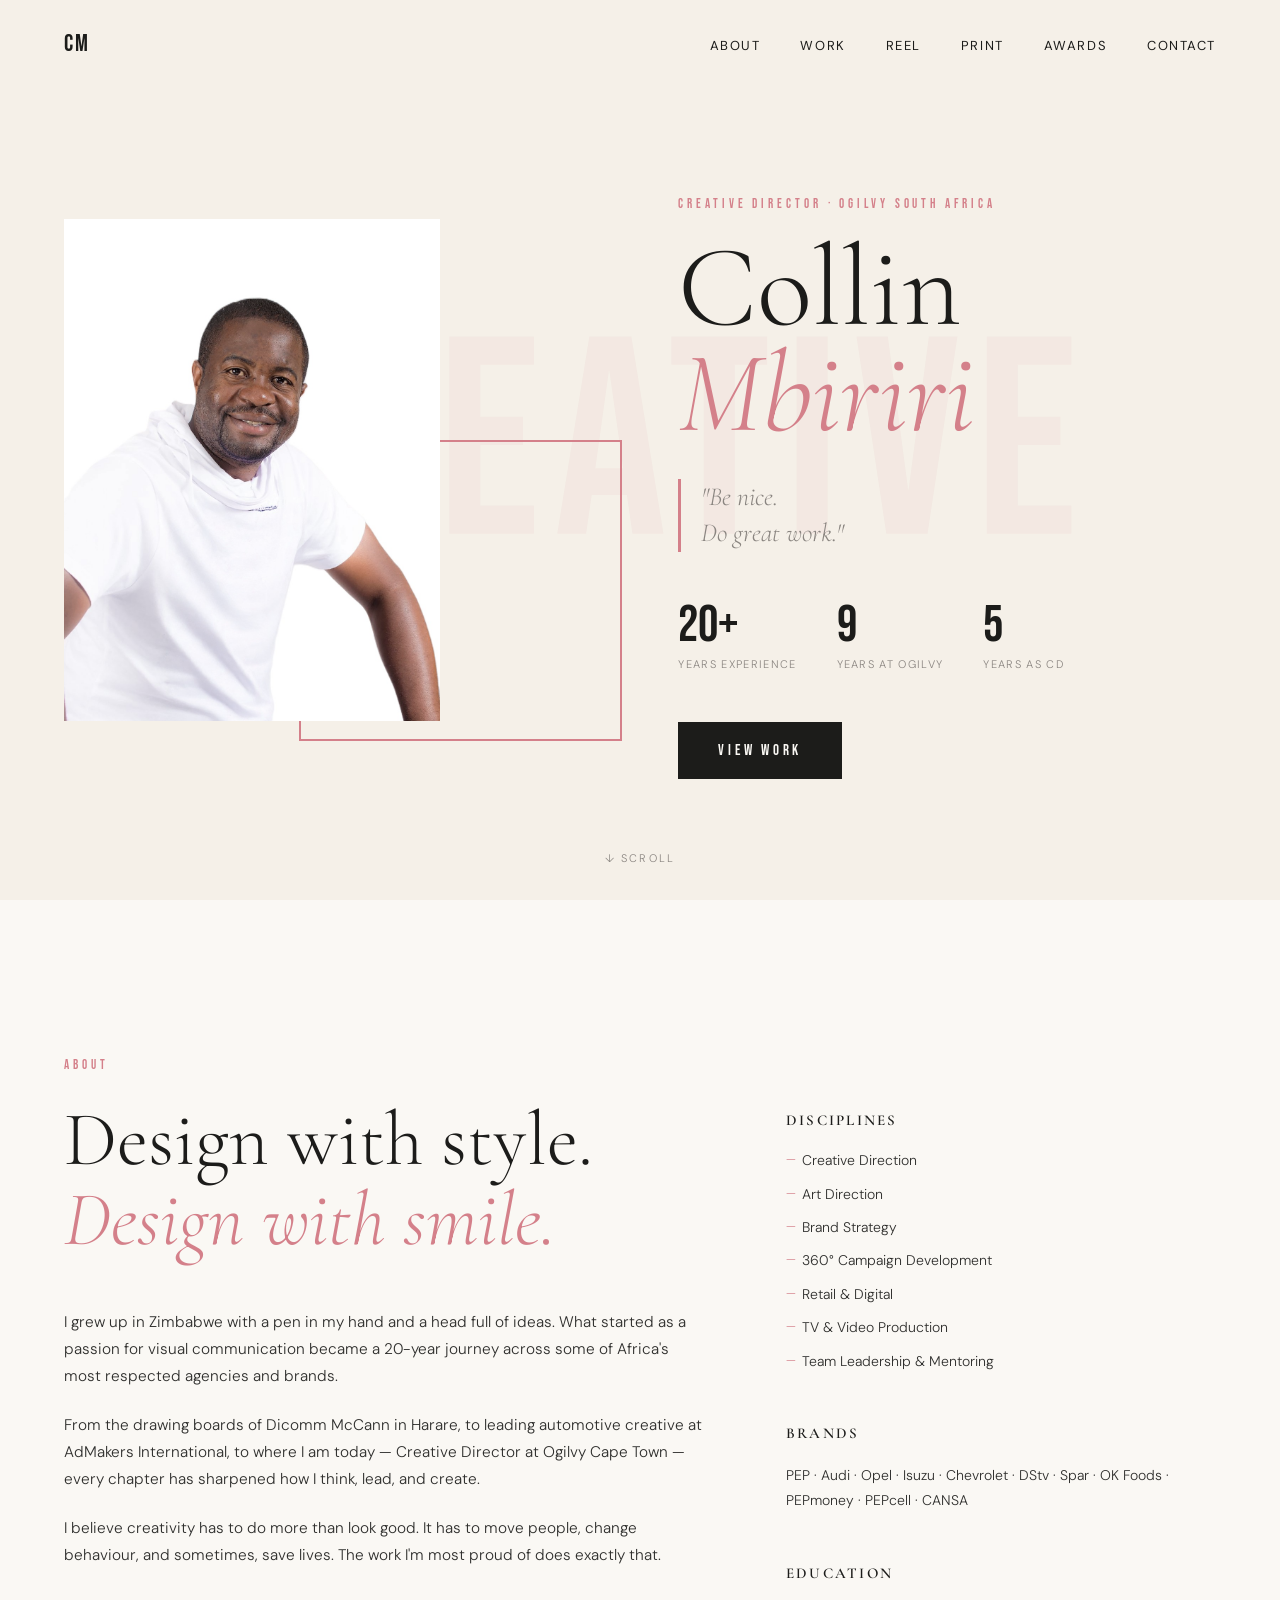
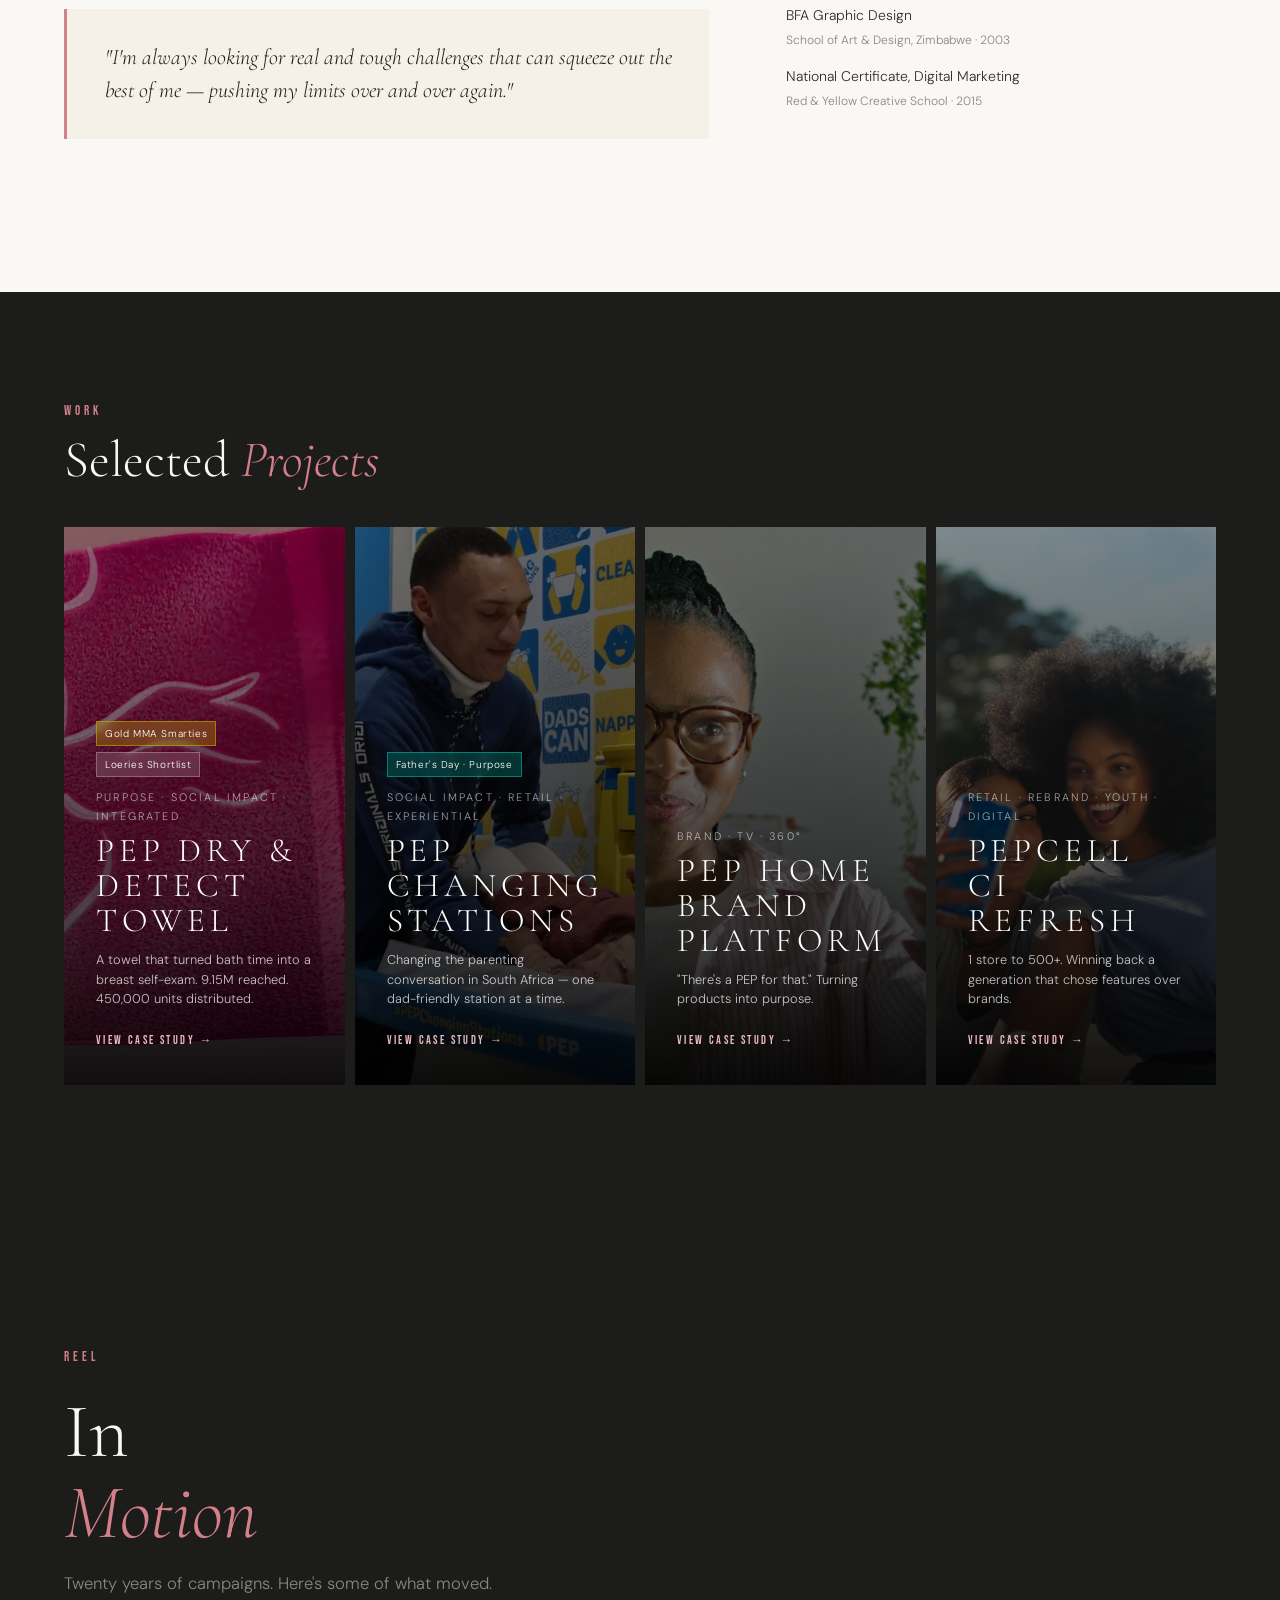
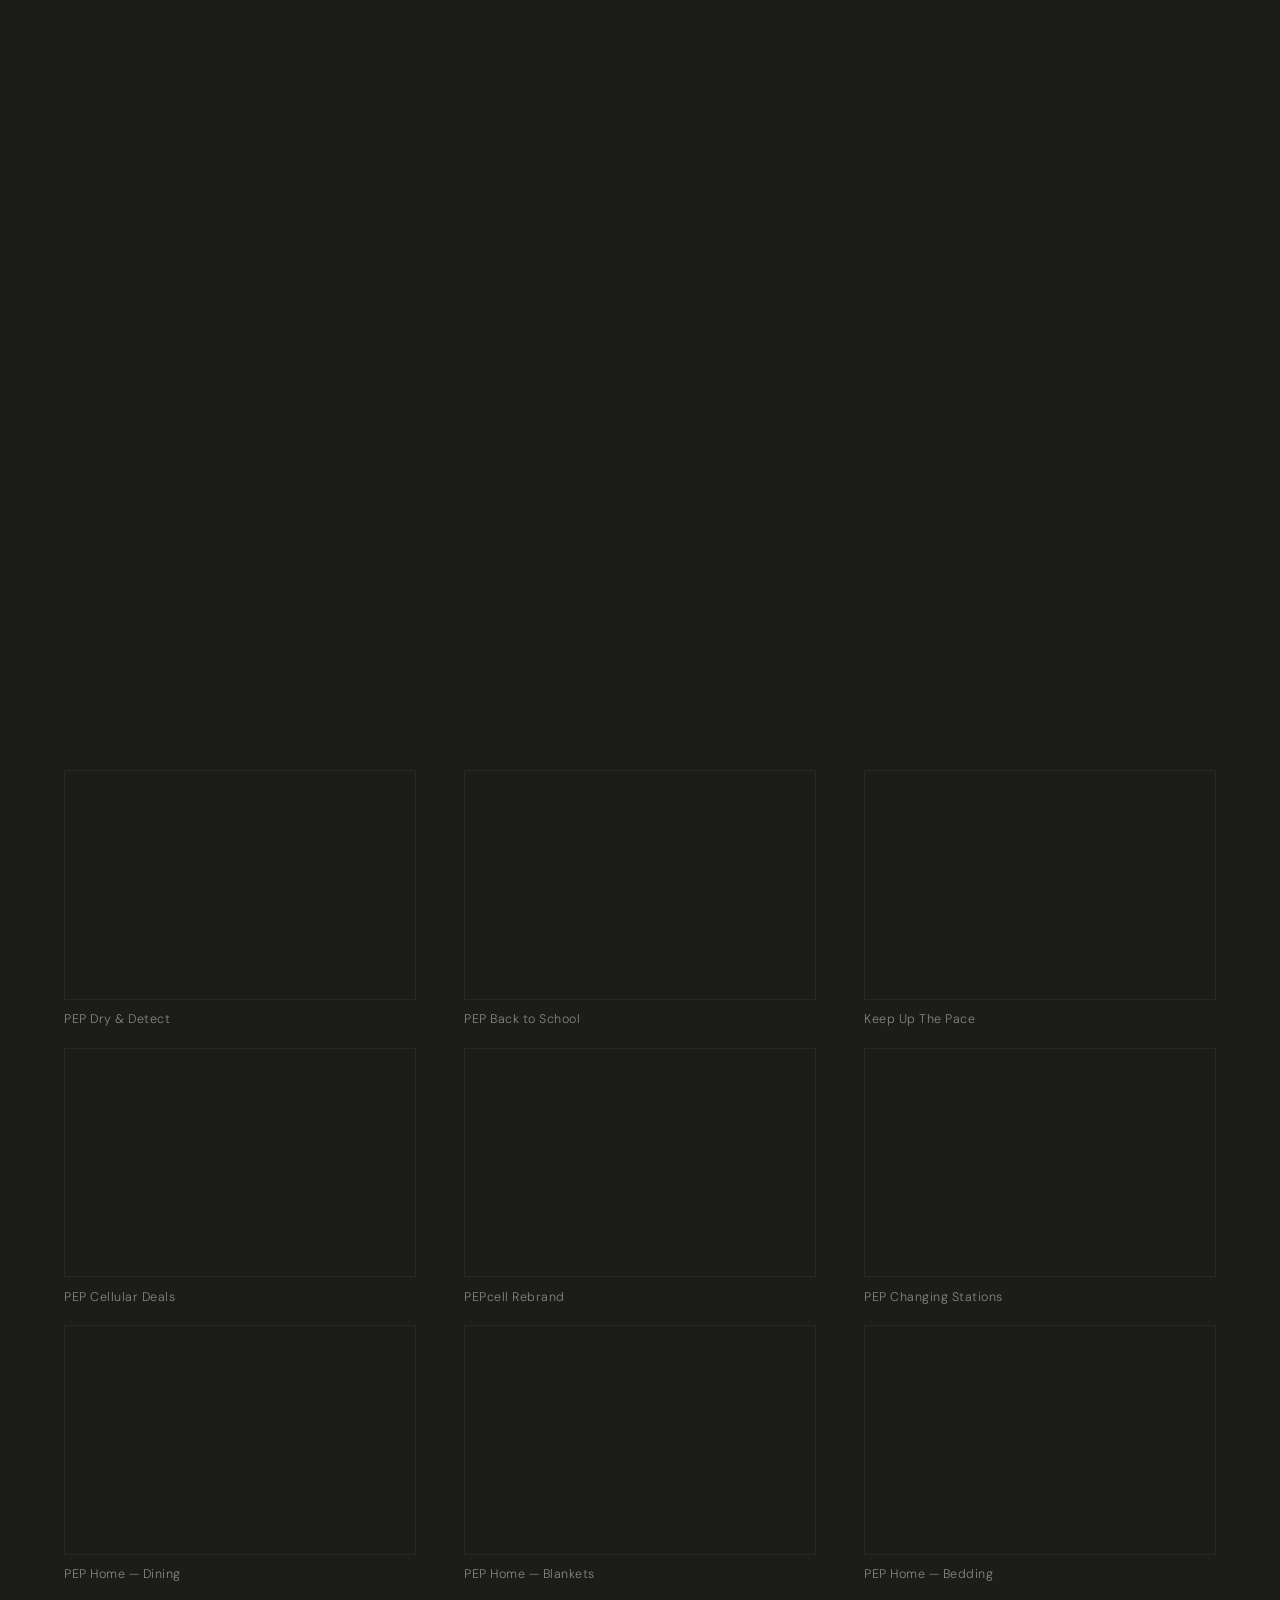
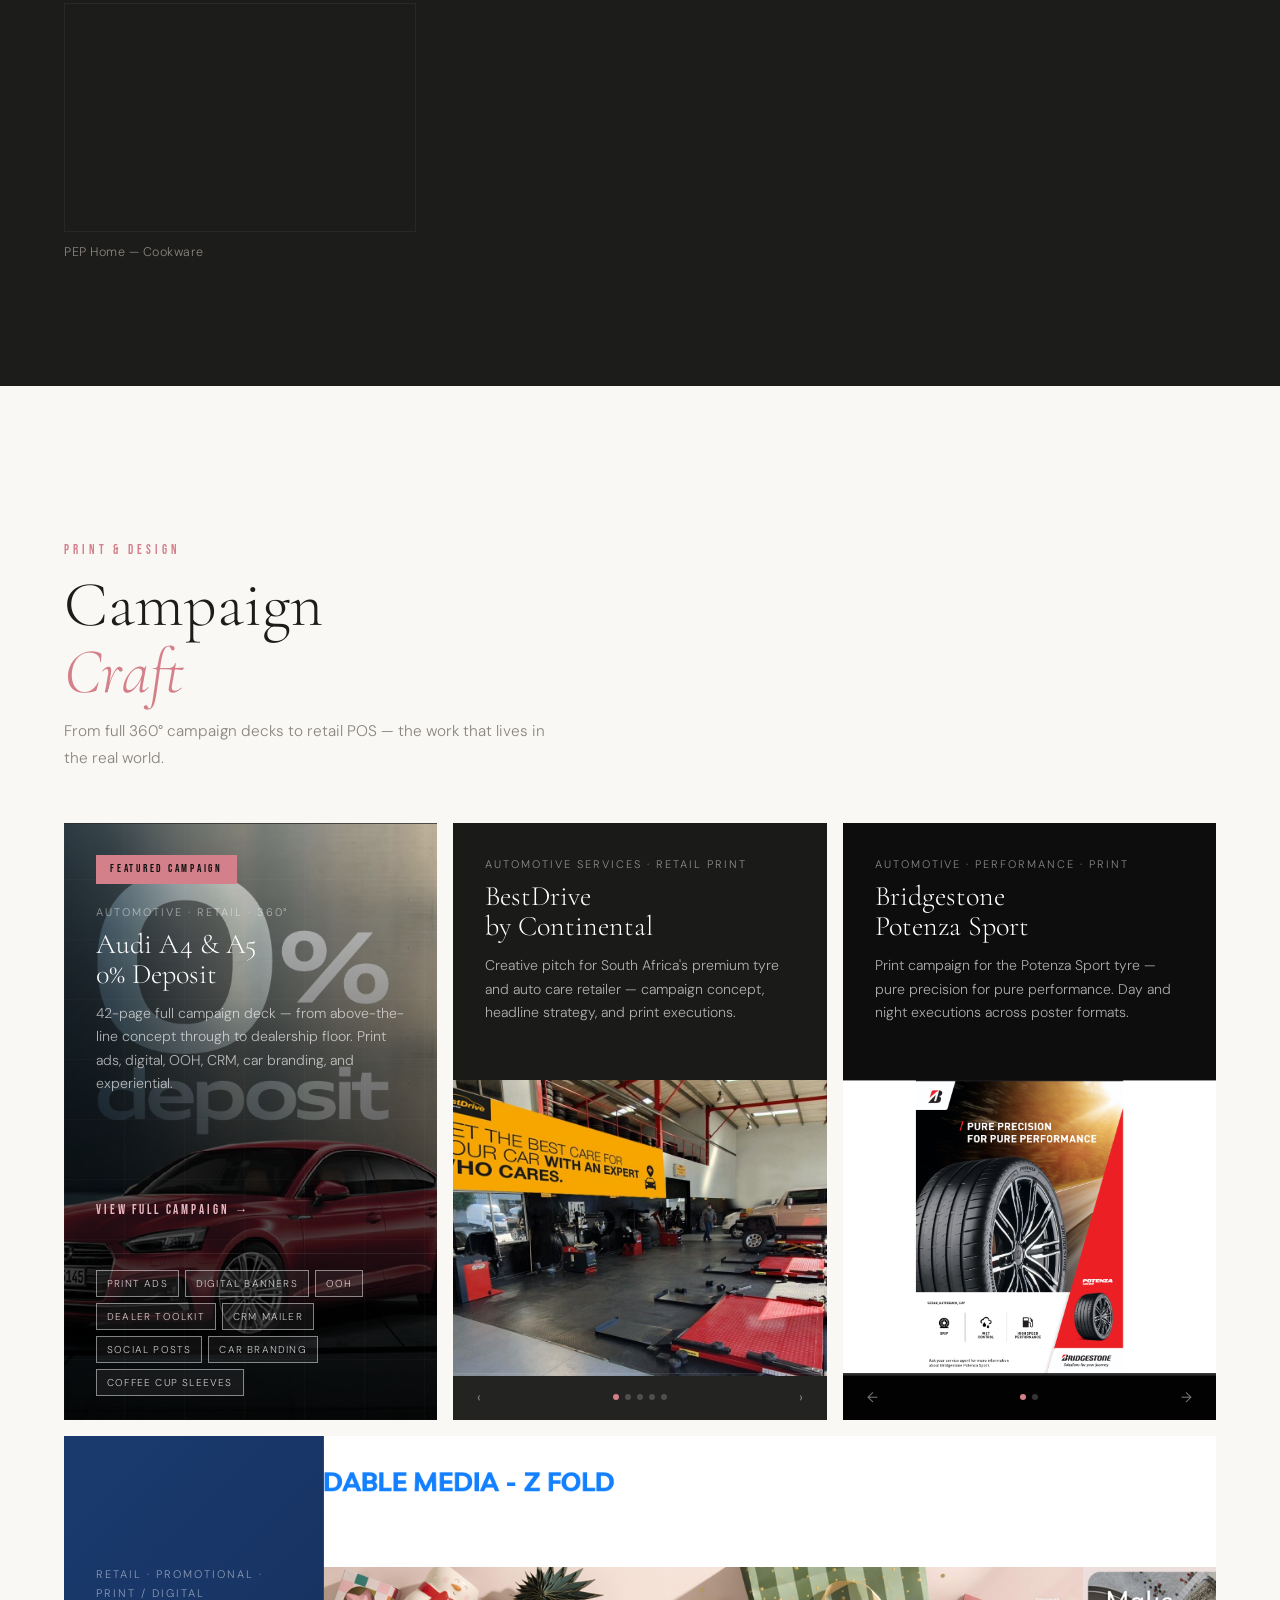
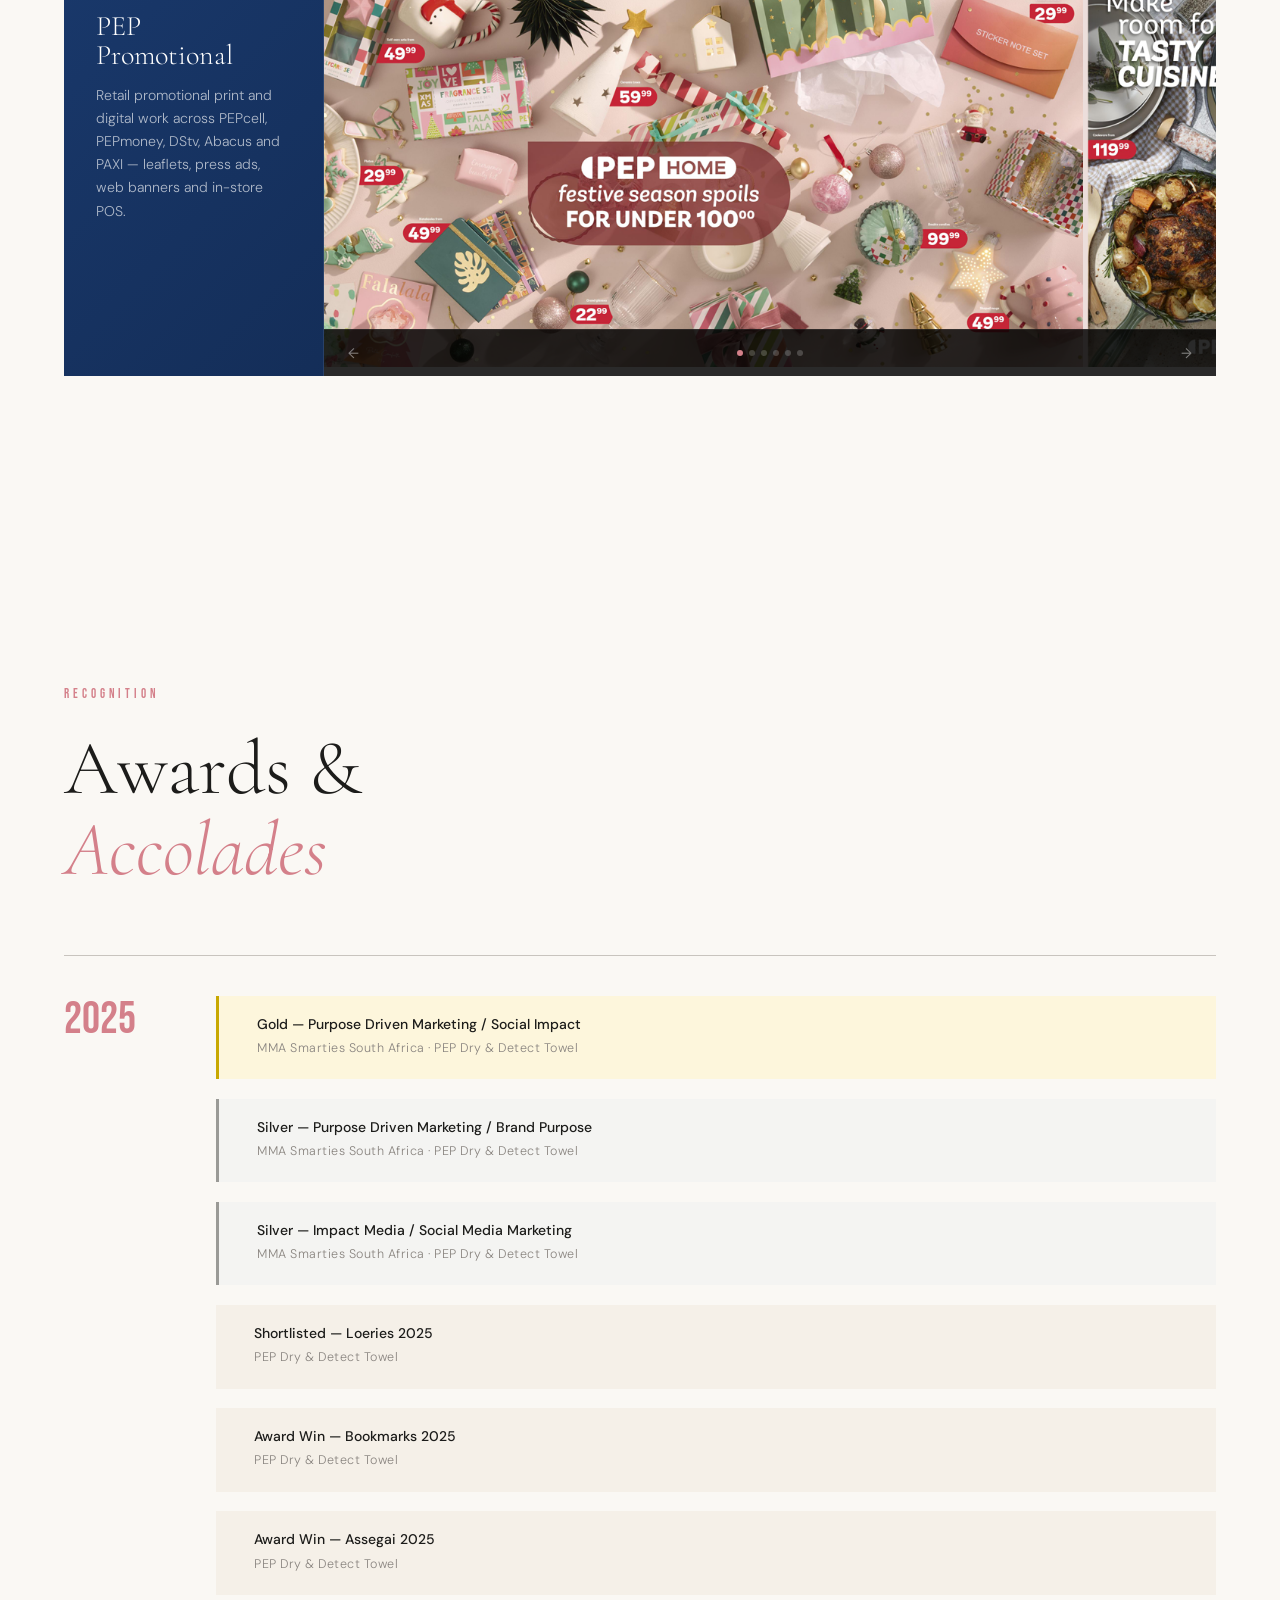
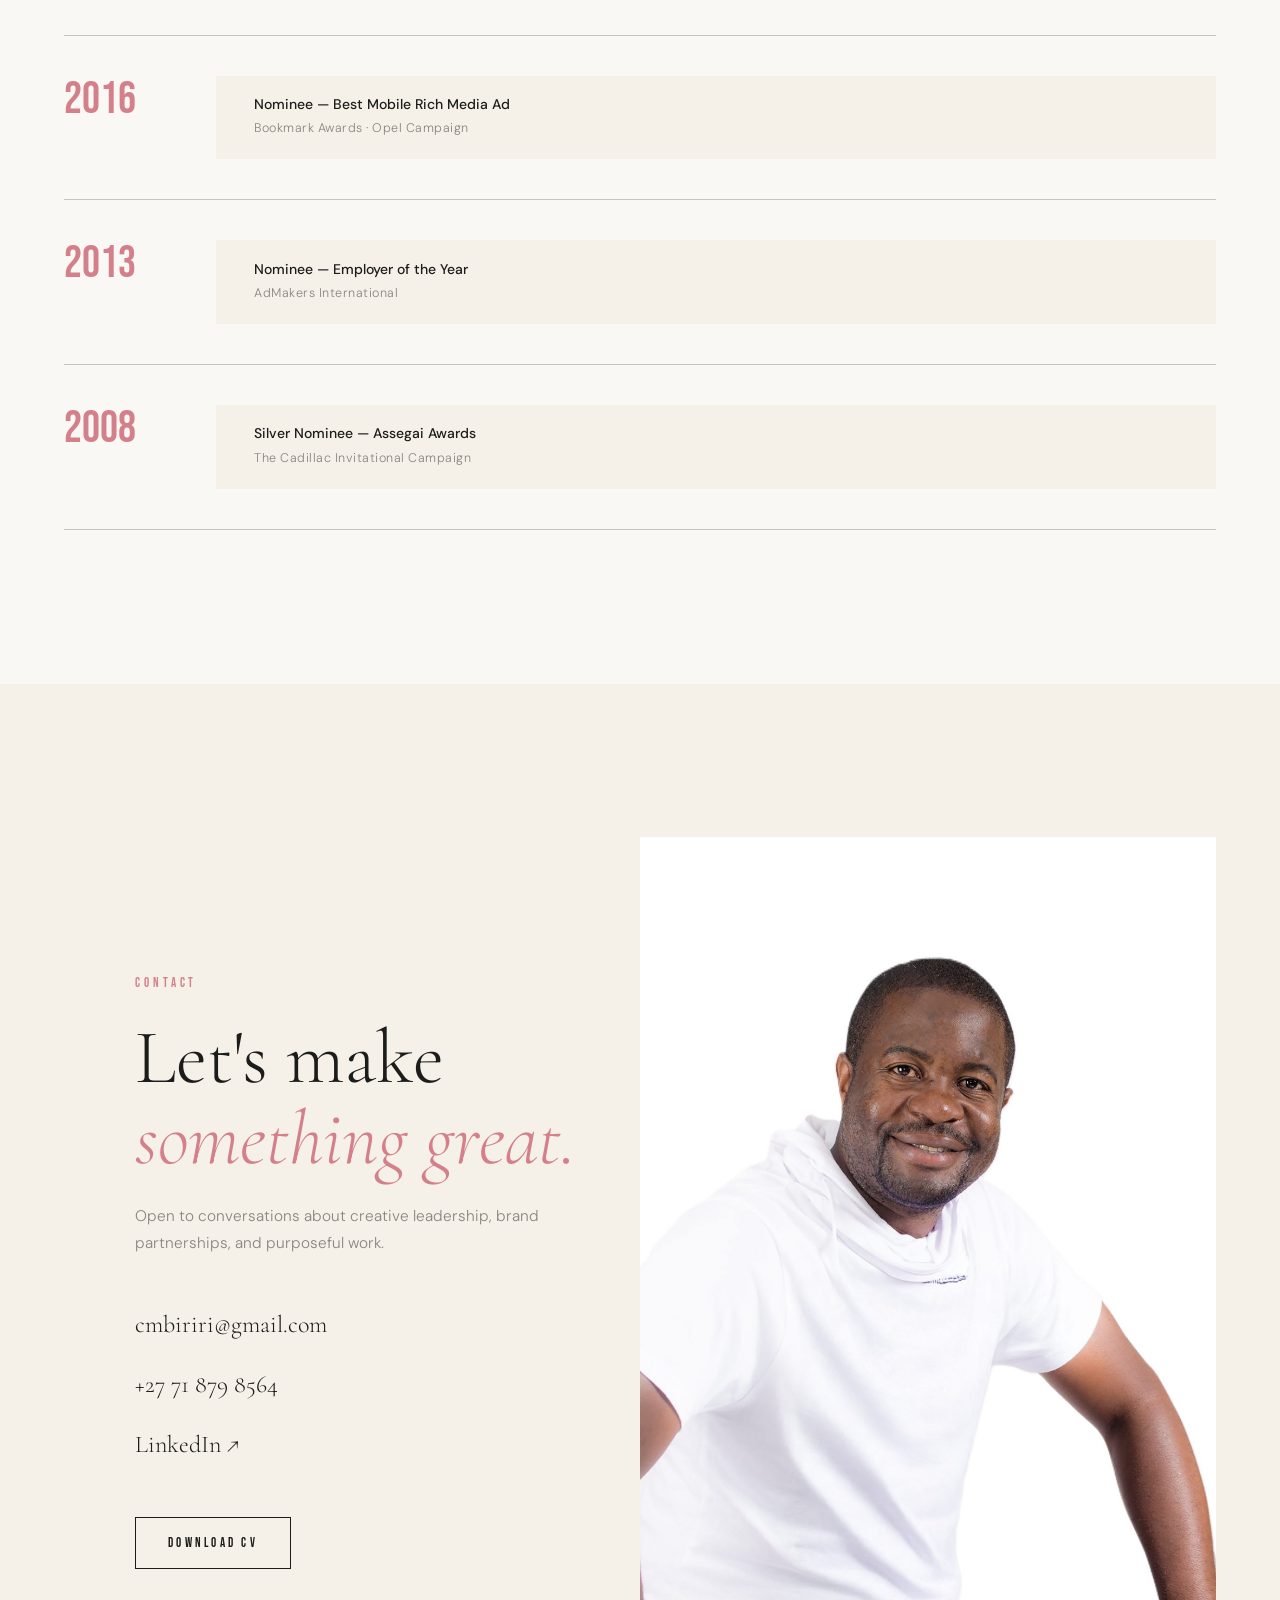
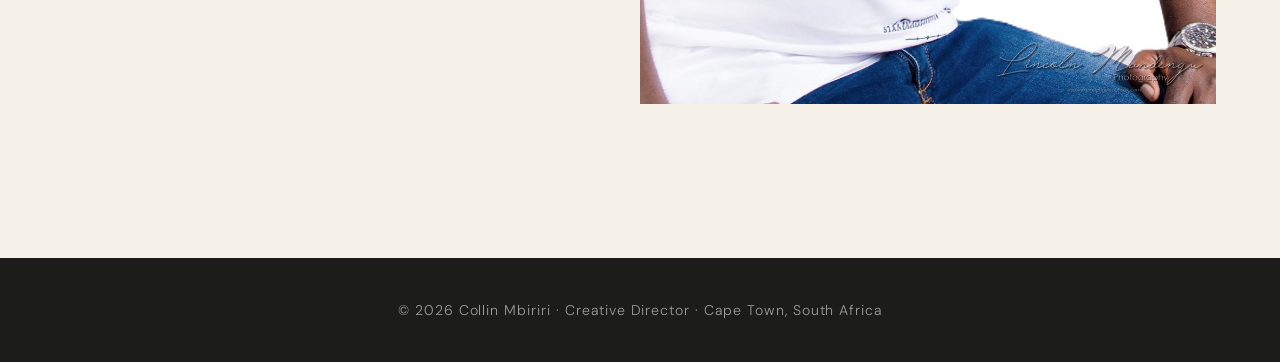
==== index.html @ 696e1a23 "n" ====
<!DOCTYPE html>
<html lang="en">

<head>
  <meta charset="UTF-8" />
  <meta name="viewport" content="width=device-width, initial-scale=1.0" />
  <title>Collin Mbiriri — Creative Director</title>
  <link rel="icon" type="image/png" href="images/icon.png" />
  <link rel="preconnect" href="https://fonts.googleapis.com" />
  <link rel="preconnect" href="https://fonts.gstatic.com" crossorigin />
  <link
    href="https://fonts.googleapis.com/css2?family=Cormorant+Garamond:ital,wght@0,300;0,400;0,600;1,300;1,400&family=DM+Sans:wght@300;400;500&family=Bebas+Neue&display=swap"
    rel="stylesheet" />
  <link rel="stylesheet" href="css/reset.css" />
  <link rel="stylesheet" href="css/variables.css" />
  <link rel="stylesheet" href="css/main.css" />
  <link rel="stylesheet" href="css/hero.css" />
  <link rel="stylesheet" href="css/about.css" />
  <link rel="stylesheet" href="css/work.css" />
  <link rel="stylesheet" href="css/reel.css" />
  <link rel="stylesheet" href="css/print.css" />
  <link rel="stylesheet" href="css/awards.css" />
  <link rel="stylesheet" href="css/contact.css" />
  <link rel="stylesheet" href="css/nav.css" />
</head>

<body>

  <!-- NAV -->
  <nav class="nav" id="nav">
    <a href="index.html" class="nav-logo">CM</a>
    <ul class="nav-links">
      <li><a href="#about">About</a></li>
      <li><a href="#work">Work</a></li>
      <li><a href="#reel">Reel</a></li>
      <li><a href="#print">Print</a></li>
      <li><a href="#awards">Awards</a></li>
      <li><a href="#contact">Contact</a></li>
    </ul>
    <button class="nav-burger" id="navBurger" aria-label="Menu">
      <span></span><span></span><span></span>
    </button>
  </nav>

  <!-- HERO -->
  <section class="hero" id="hero">
    <div class="hero-bg-text">CREATIVE</div>
    <div class="hero-inner">
      <div class="hero-image-wrap">
        <img src="images/collin-portrait.jpg" alt="Collin Mbiriri" loading="eager" class="hero-portrait fade-media" />
        <div class="hero-image-accent"></div>
      </div>
      <div class="hero-content">
        <p class="hero-eyebrow">Creative Director · Ogilvy South Africa</p>
        <h1 class="hero-name">Collin<br /><em>Mbiriri</em></h1>
        <p class="hero-tagline">"Be nice.<br />Do great work."</p>
        <div class="hero-stats">
          <div class="stat">
            <span class="stat-num">20+</span>
            <span class="stat-label">Years Experience</span>
          </div>
          <div class="stat">
            <span class="stat-num">9</span>
            <span class="stat-label">Years at Ogilvy</span>
          </div>
          <div class="stat">
            <span class="stat-num">5</span>
            <span class="stat-label">Years as CD</span>
          </div>
        </div>
        <a href="#work" class="hero-cta">View Work</a>
      </div>
    </div>
    <div class="hero-scroll">↓ scroll</div>
  </section>

  <!-- ABOUT -->
  <section class="about" id="about">
    <div class="about-inner">
      <div class="about-label">About</div>
      <div class="about-grid">
        <div class="about-text">
          <h2 class="about-heading">Design with style.<br /><em>Design with smile.</em></h2>
          <p>I grew up in Zimbabwe with a pen in my hand and a head full of ideas. What started as a passion for visual
            communication became a 20-year journey across some of Africa's most respected agencies and brands.</p>
          <p>From the drawing boards of Dicomm McCann in Harare, to leading automotive creative at AdMakers
            International, to where I am today — Creative Director at Ogilvy Cape Town — every chapter has sharpened how
            I think, lead, and create.</p>
          <p>I believe creativity has to do more than look good. It has to move people, change behaviour, and sometimes,
            save lives. The work I'm most proud of does exactly that.</p>
          <blockquote class="about-quote">
            "I'm always looking for real and tough challenges that can squeeze out the best of me — pushing my limits
            over and over again."
          </blockquote>
        </div>
        <div class="about-aside">
          <div class="about-disciplines">
            <h3>Disciplines</h3>
            <ul>
              <li>Creative Direction</li>
              <li>Art Direction</li>
              <li>Brand Strategy</li>
              <li>360° Campaign Development</li>
              <li>Retail & Digital</li>
              <li>TV & Video Production</li>
              <li>Team Leadership & Mentoring</li>
            </ul>
          </div>
          <div class="about-brands">
            <h3>Brands</h3>
            <p>PEP · Audi · Opel · Isuzu · Chevrolet · DStv · Spar · OK Foods · PEPmoney · PEPcell · CANSA</p>
          </div>
          <div class="about-edu">
            <h3>Education</h3>
            <p>BFA Graphic Design<br /><span>School of Art & Design, Zimbabwe · 2003</span></p>
            <p>National Certificate, Digital Marketing<br /><span>Red & Yellow Creative School · 2015</span></p>
          </div>
        </div>
      </div>
    </div>
  </section>

  <!-- WORK -->
  <section class="work" id="work">
    <div class="work-inner">

      <div class="work-label">Work</div>
      <h2 class="work-heading">Selected <em>Projects</em></h2>

      <!-- BENTO GRID — 4 selected projects -->
      <div class="bento">

        <!-- HERO: Dry & Detect — tall left -->
        <a href="pages/dry-detect.html" class="bento-cell bento-hero bento-dry">
          <div class="bento-bg"
            style="background-image: url('images/Dry&DetectThumbhome.png'); background-size: cover; background-position: center;">
          </div>
          <div class="bento-content">
            <div class="bento-pills">
              <span class="bento-pill bento-pill--gold">Gold MMA Smarties</span>
              <span class="bento-pill">Loeries Shortlist</span>
            </div>
            <p class="bento-tag">Purpose · Social Impact · Integrated</p>
            <h3 class="bento-title">PEP Dry &amp;<br />Detect Towel</h3>
            <p class="bento-desc">A towel that turned bath time into a breast self-exam. 9.15M reached. 450,000 units
              distributed.</p>
            <span class="bento-cta">View Case Study →</span>
          </div>
        </a>

        <!-- HERO: Changing Stations — tall second -->
        <a href="pages/changing-stations.html" class="bento-cell bento-hero bento-changing">
          <div class="bento-bg"
            style="background-image: url('images/changingstationthumb.png'); background-size: cover; background-position: center top;">
          </div>
          <div class="bento-content">
            <div class="bento-pills">
              <span class="bento-pill bento-pill--teal">Father's Day · Purpose</span>
            </div>
            <p class="bento-tag">Social Impact · Retail · Experiential</p>
            <h3 class="bento-title">PEP Changing<br />Stations</h3>
            <p class="bento-desc">Changing the parenting conversation in South Africa — one dad-friendly station at a
              time.</p>
            <span class="bento-cta">View Case Study →</span>
          </div>
        </a>

        <!-- PEP Home Brand Platform -->
        <a href="pages/pep-brand.html" class="bento-cell bento-hero bento-pep-brand">
          <div class="bento-bg"
            style="background-image: url('images/PepHomeThumb.png'); background-size: cover; background-position: center;">
          </div>
          <div class="bento-content">
            <p class="bento-tag">Brand · TV · 360°</p>
            <h3 class="bento-title">PEP Home<br />Brand Platform</h3>
            <p class="bento-desc">"There's a PEP for that." Turning products into purpose.</p>
            <span class="bento-cta">View Case Study →</span>
          </div>
        </a>

        <!-- PEPcell CI Refresh -->
        <a href="pages/pepcell.html" class="bento-cell bento-hero bento-pepcell">
          <div class="bento-bg"
            style="background-image: url('images/frontPEPcellThimb.png'); background-size: cover; background-position: center;">
          </div>
          <div class="bento-content">
            <p class="bento-tag">Retail · Rebrand · Youth · Digital</p>
            <h3 class="bento-title">PEPcell<br />CI Refresh</h3>
            <p class="bento-desc">1 store to 500+. Winning back a generation that chose features over brands.</p>
            <span class="bento-cta">View Case Study →</span>
          </div>
        </a>


      </div>
    </div>
  </section>

  <!-- REEL -->
  <section class="reel" id="reel">
    <div class="reel-inner">
      <div class="reel-label">Reel</div>
      <h2 class="reel-heading">In<br /><em>Motion</em></h2>
      <p class="reel-intro">Twenty years of campaigns. Here's some of what moved.</p>

      <div class="reel-hero">
        <video class="reel-hero-video" src="videos/PEP_FINALHOME_BRANDPLATFORM.mp4" muted playsinline
          preload="metadata"></video>
      </div>

      <div class="reel-grid">
        <div class="reel-item">
          <video class="reel-thumb-video" src="videos/PEPDRY_AND_DETECT_TOWEL_CaseStudy_2025-05-07_Mastered Final 2.mp4"
            muted loop preload="metadata"></video>
          <p>PEP Dry &amp; Detect</p>
        </div>
        <div class="reel-item">
          <video class="reel-thumb-video" src="videos/Amazing_Outfit_Deal_with_PEP_and_Back_to_School!.mp4" muted loop
            preload="metadata"></video>
          <p>PEP Back to School</p>
        </div>
        <div class="reel-item">
          <video class="reel-thumb-video" src="videos/Keep_up_the_pace.mp4" muted loop preload="metadata"></video>
          <p>Keep Up The Pace</p>
        </div>
        <div class="reel-item">
          <video class="reel-thumb-video" src="videos/PEP-CellularDeals.mp4" muted loop preload="metadata"></video>
          <p>PEP Cellular Deals</p>
        </div>
        <div class="reel-item">
          <video class="reel-thumb-video" src="videos/PEPCelular_store2008.mp4" muted loop preload="metadata"></video>
          <p>PEPcell Rebrand</p>
        </div>
        <div class="reel-item">
          <video class="reel-thumb-video" src="videos/PEP_Changing_Stations.mp4" muted loop preload="metadata"></video>
          <p>PEP Changing Stations</p>
        </div>
        <div class="reel-item">
          <video class="reel-thumb-video" src="videos/PEPHome_Wk22_Dining_10_16x9_Online_v05.mp4" muted loop
            preload="metadata"></video>
          <p>PEP Home — Dining</p>
        </div>
        <div class="reel-item">
          <video class="reel-thumb-video" src="videos/PEPHome_Wk26_Blankets_10_16x9_Online_v05.mp4" muted loop
            preload="metadata"></video>
          <p>PEP Home — Blankets</p>
        </div>
        <div class="reel-item">
          <video class="reel-thumb-video" src="videos/PEPHome_Wk30_BeddingBasics_10_16x9_Offline_v19.mp4" muted loop
            preload="metadata"></video>
          <p>PEP Home — Bedding</p>
        </div>
        <div class="reel-item">
          <video class="reel-thumb-video" src="videos/PEPHome_Wk35_Cookware_10_16x9_Online_v05.mp4" muted loop
            preload="metadata"></video>
          <p>PEP Home — Cookware</p>
        </div>
      </div>
    </div>
  </section>

  <!-- PRINT & DESIGN -->
  <section class="print-section" id="print">
    <div class="print-inner">
      <div class="print-label">Print &amp; Design</div>
      <h2 class="print-heading">Campaign<br /><em>Craft</em></h2>
      <p class="print-intro">From full 360° campaign decks to retail POS — the work that lives in the real world.</p>

      <div class="print-grid">

        <!-- AUDI — Featured / highlighted -->
        <a href="pages/audi.html" class="print-card print-card--featured print-audi">
          <div class="print-card-bg"></div>
          <div class="print-card-content">
            <div class="print-featured-badge">Featured Campaign</div>
            <p class="print-card-tag">Automotive · Retail · 360°</p>
            <h3 class="print-card-title">Audi A4 &amp; A5<br />0% Deposit</h3>
            <p class="print-card-desc">42-page full campaign deck — from above-the-line concept through to dealership
              floor. Print ads, digital, OOH, CRM, car branding, and experiential.</p>
            <span class="print-card-cta">View Full Campaign →</span>
          </div>
          <!-- Mini preview strip of executions -->
          <div class="print-audi-executions">
            <span>Print Ads</span>
            <span>Digital Banners</span>
            <span>OOH</span>
            <span>Dealer Toolkit</span>
            <span>CRM Mailer</span>
            <span>Social Posts</span>
            <span>Car Branding</span>
            <span>Coffee Cup Sleeves</span>
          </div>
        </a>

        <!-- BESTDRIVE — Slideshow -->
        <div class="print-card print-card--slide print-bestdrive">
          <div class="print-card-bg"></div>
          <div class="print-card-content">
            <p class="print-card-tag">Automotive Services · Retail Print</p>
            <h3 class="print-card-title">BestDrive<br />by Continental</h3>
            <p class="print-card-desc">Creative pitch for South Africa's premium tyre and auto care retailer — campaign
              concept, headline strategy, and print executions.</p>
          </div>
          <div class="print-slideshow" id="bestdrive-slides">
            <div class="print-slide active">
              <div class="slide-img-wrap">
                <img src="images/BestDrive/BestDrive (1).jpeg" alt="BestDrive — Summer holidays press ad" class="slide-img" />
              </div>
            </div>
            <div class="print-slide">
              <div class="slide-img-wrap">
                <img src="images/BestDrive/BestDrive (2).jpeg" alt="BestDrive — Workshop banner" class="slide-img" />
              </div>
            </div>
            <div class="print-slide">
              <div class="slide-img-wrap">
                <img src="images/BestDrive/BestDrive (3).jpeg" alt="BestDrive — In-store POS rollups" class="slide-img" />
              </div>
            </div>
            <div class="print-slide">
              <div class="slide-img-wrap">
                <img src="images/BestDrive/BestDrive (4).jpeg" alt="BestDrive — CAR-AID leaflet" class="slide-img" />
              </div>
            </div>
            <div class="print-slide">
              <div class="slide-img-wrap">
                <img src="images/BestDrive/BestDrive (5).jpeg" alt="BestDrive — Showroom poster display" class="slide-img" />
              </div>
            </div>

            <div class="print-controls">
              <button class="prev slide-btn">‹</button>
              <div class="print-dots">
                <span class="dot active"></span>
                <span class="dot"></span>
                <span class="dot"></span>
                <span class="dot"></span>
                <span class="dot"></span>
              </div>
              <button class="next slide-btn">›</button>
            </div>
          </div>
        </div>

        <!-- BRIDGESTONE — Slideshow -->
        <div class="print-card print-card--slide print-bridgestone">
          <div class="print-card-bg"></div>
          <div class="print-card-content">
            <p class="print-card-tag">Automotive · Performance · Print</p>
            <h3 class="print-card-title">Bridgestone<br />Potenza Sport</h3>
            <p class="print-card-desc">Print campaign for the Potenza Sport tyre — pure precision for pure performance.
              Day and night executions across poster formats.</p>
          </div>
          <div class="print-slideshow" id="bridgestone-slides">
            <div class="print-slide active">
              <div class="slide-img-wrap">
                <img src="images/BridgeStone/brightStone (1).png" alt="Bridgestone Potenza Sport — Night execution" class="slide-img" />
              </div>
            </div>
            <div class="print-slide">
              <div class="slide-img-wrap">
                <img src="images/BridgeStone/brightStone (2).png" alt="Bridgestone Potenza Sport — Day execution" class="slide-img" />
              </div>
            </div>
            <div class="slide-controls">
              <button class="slide-btn" data-target="bridgestone-slides" data-dir="-1">←</button>
              <div class="slide-dots">
                <span class="dot active"></span><span class="dot"></span>
              </div>
              <button class="slide-btn" data-target="bridgestone-slides" data-dir="1">→</button>
            </div>
          </div>
        </div>

        <!-- PEP PROMOTIONAL — Slideshow -->
        <div class="print-card print-card--slide print-pep-promo">
          <div class="print-card-bg"></div>

          <!-- LEFT: info panel -->
          <div class="print-card-content pep-info-panel">
            <p class="print-card-tag">Retail · Promotional · Print / Digital</p>
            <h3 class="print-card-title">PEP<br />Promotional</h3>
            <p class="print-card-desc">Retail promotional print and digital work across PEPcell, PEPmoney, DStv, Abacus
              and PAXI — leaflets, press ads, web banners and in-store POS.</p>
          </div>

          <!-- RIGHT: image slideshow -->
          <div class="print-slideshow pep-slide-panel" id="pep-slides">

            <div class="print-slide active">
              <div class="slide-img-wrap">
                <img src="images/PEPPromotion/pepPromo (1).png" alt="PEPcell — Surf Stream Connect press ad (man)" class="slide-img" />
              </div>
            </div>

            <div class="print-slide">
              <div class="slide-img-wrap">
                <img src="images/PEPPromotion/pepPromo (2).png" alt="PEPcell — Surf Stream Connect press ad (woman)" class="slide-img" />
              </div>
            </div>

            <div class="print-slide">
              <div class="slide-img-wrap">
                <img src="images/PEPPromotion/pepPromo (3).png" alt="PEPcell — More Deals More Laughs" class="slide-img" />
              </div>
            </div>

            <div class="print-slide">
              <div class="slide-img-wrap">
                <img src="images/PEPPromotion/pepPromo (4).png" alt="PEPcell — Deals to Keep You Connected leaflet" class="slide-img" />
              </div>
            </div>

            <div class="print-slide">
              <div class="slide-img-wrap">
                <img src="images/PEPPromotion/pepPromo (5).png" alt="PEP Home — Dorm Room Dreaming POS" class="slide-img" />
              </div>
            </div>

            <div class="print-slide">
              <div class="slide-img-wrap">
                <img src="images/PEPPromotion/pepPromo (6).png" alt="PEPcell — Pose Snap Post Samsung / Hisense leaflet" class="slide-img" />
              </div>
            </div>

            <div class="slide-controls">
              <button class="slide-btn" data-target="pep-slides" data-dir="-1">←</button>
              <div class="slide-dots">
                <span class="dot active"></span><span class="dot"></span><span class="dot"></span>
                <span class="dot"></span><span class="dot"></span><span class="dot"></span>
              </div>
              <button class="slide-btn" data-target="pep-slides" data-dir="1">→</button>
            </div>

          </div>
        </div>

      </div>
    </div>
  </section>

  <!-- AWARDS -->
  <section class="awards" id="awards">
    <div class="awards-inner">
      <div class="awards-label">Recognition</div>
      <h2 class="awards-heading">Awards &amp;<br /><em>Accolades</em></h2>

      <div class="awards-list">

        <div class="award-year-block">
          <div class="award-year">2025</div>
          <div class="award-items">
            <div class="award-item award-item--gold">
              <span class="award-medal"></span>
              <div>
                <p class="award-title">Gold — Purpose Driven Marketing / Social Impact</p>
                <p class="award-body">MMA Smarties South Africa · PEP Dry &amp; Detect Towel</p>
              </div>
            </div>
            <div class="award-item award-item--silver">
              <span class="award-medal"></span>
              <div>
                <p class="award-title">Silver — Purpose Driven Marketing / Brand Purpose</p>
                <p class="award-body">MMA Smarties South Africa · PEP Dry &amp; Detect Towel</p>
              </div>
            </div>
            <div class="award-item award-item--silver">
              <span class="award-medal"></span>
              <div>
                <p class="award-title">Silver — Impact Media / Social Media Marketing</p>
                <p class="award-body">MMA Smarties South Africa · PEP Dry &amp; Detect Towel</p>
              </div>
            </div>
            <div class="award-item">
              <span class="award-medal"></span>
              <div>
                <p class="award-title">Shortlisted — Loeries 2025</p>
                <p class="award-body">PEP Dry &amp; Detect Towel</p>
              </div>
            </div>
            <div class="award-item">
              <span class="award-medal"></span>
              <div>
                <p class="award-title">Award Win — Bookmarks 2025</p>
                <p class="award-body">PEP Dry &amp; Detect Towel</p>
              </div>
            </div>
            <div class="award-item">
              <span class="award-medal"></span>
              <div>
                <p class="award-title">Award Win — Assegai 2025</p>
                <p class="award-body">PEP Dry &amp; Detect Towel</p>
              </div>
            </div>
          </div>
        </div>

        <div class="award-year-block">
          <div class="award-year">2016</div>
          <div class="award-items">
            <div class="award-item">
              <span class="award-medal"></span>
              <div>
                <p class="award-title">Nominee — Best Mobile Rich Media Ad</p>
                <p class="award-body">Bookmark Awards · Opel Campaign</p>
              </div>
            </div>
          </div>
        </div>

        <div class="award-year-block">
          <div class="award-year">2013</div>
          <div class="award-items">
            <div class="award-item">
              <span class="award-medal"></span>
              <div>
                <p class="award-title">Nominee — Employer of the Year</p>
                <p class="award-body">AdMakers International</p>
              </div>
            </div>
          </div>
        </div>

        <div class="award-year-block">
          <div class="award-year">2008</div>
          <div class="award-items">
            <div class="award-item">
              <span class="award-medal"></span>
              <div>
                <p class="award-title">Silver Nominee — Assegai Awards</p>
                <p class="award-body">The Cadillac Invitational Campaign</p>
              </div>
            </div>
          </div>
        </div>

      </div>
    </div>
  </section>

  <!-- CONTACT -->
  <section class="contact" id="contact">
    <div class="contact-inner">
      <div class="contact-label">Contact</div>
      <h2 class="contact-heading">Let's make<br /><em>something great.</em></h2>
      <p class="contact-sub">Open to conversations about creative leadership, brand partnerships, and purposeful work.
      </p>
      <div class="contact-links">
        <a href="mailto:cmbiriri@gmail.com" class="contact-link">cmbiriri@gmail.com</a>
        <a href="tel:+27718798564" class="contact-link">+27 71 879 8564</a>
        <a href="https://www.linkedin.com/in/collinmbiriri/" target="_blank" class="contact-link">LinkedIn ↗</a>
      </div>
      <a href="pdf/Collin Mbiriri CV-Portfolio 2024-compressed.pdf" download class="contact-cv">Download CV</a>
    </div>
    <div class="contact-portrait">
      <img src="images/collin-portrait.jpg" alt="Collin Mbiriri" />
    </div>
  </section>

  <footer class="footer">
    <p>© 2026 Collin Mbiriri · Creative Director · Cape Town, South Africa</p>
  </footer>

  <script src="js/nav.js"></script>
  <script src="js/scroll.js" defer></script>
  <script src="js/slideshow.js" defer></script>
  <script src="js/print.js"></script>


  <div class="video-modal" id="videoModal">
    <button class="video-close" id="videoClose">✕</button>
    <video id="modalVideo" controls></video>
  </div>

</body>

</html>
---- css/variables.css ----
:root {
  /* Colors */
  --cream:        #F5F0E8;
  --warm-white:   #FAF8F4;
  --charcoal:     #1C1C1A;
  --charcoal-mid: #2E2E2C;
  --warm-grey:    #8A8580;
  --warm-grey-lt: #C8C4BE;
  --blush:        #D4808A;
  --blush-lt:     #EAB8C0;
  --ink:          #141412;

  /* Typography */
  --font-display: 'Cormorant Garamond', Georgia, serif;
  --font-sans:    'DM Sans', sans-serif;
  --font-impact:  'Bebas Neue', sans-serif;

  /* Spacing */
  --section-pad:  clamp(80px, 12vw, 160px);
  --inner-max:    1320px;
  --gutter:       clamp(24px, 5vw, 80px);

  /* Transitions */
  --ease:         cubic-bezier(0.25, 0.46, 0.45, 0.94);
  --ease-out:     cubic-bezier(0.16, 1, 0.3, 1);
}
---- css/main.css ----
body {
  background-color: var(--warm-white);
  color: var(--charcoal);
  font-family: var(--font-sans);
  font-weight: 300;
  line-height: 1.7;
}

/* Section shared */
section {
  position: relative;
}

.section-inner {
  max-width: var(--inner-max);
  margin: 0 auto;
  padding: var(--section-pad) var(--gutter);
}

/* Section label */
.about-label,
.work-label,
.reel-label,
.awards-label,
.contact-label {
  font-family: var(--font-impact);
  font-size: clamp(10px, 1.2vw, 13px);
  letter-spacing: 0.3em;
  color: var(--blush);
  text-transform: uppercase;
  margin-bottom: 1.5rem;
}

/* Global heading style */
h2 {
  font-family: var(--font-display);
  font-weight: 300;
  font-size: clamp(42px, 6vw, 88px);
  line-height: 1.05;
  color: var(--charcoal);
}

h2 em {
  font-style: italic;
  color: var(--blush);
}

h3 {
  font-family: var(--font-display);
  font-weight: 600;
  font-size: clamp(13px, 1.4vw, 15px);
  letter-spacing: 0.15em;
  text-transform: uppercase;
  color: var(--charcoal);
  margin-bottom: 1rem;
}

p {
  font-size: clamp(14px, 1.1vw, 16px);
  color: var(--charcoal-mid);
  line-height: 1.75;
}

/* Reveal animation */
.reveal {
  opacity: 0;
  transform: translateY(40px);
  transition: opacity 0.8s var(--ease-out), transform 0.8s var(--ease-out);
}

.reveal.visible {
  opacity: 1;
  transform: translateY(0);
}

/* Footer */
.footer {
  background: var(--charcoal);
  color: var(--warm-white);
  text-align: center;
  padding: 2.5rem var(--gutter);
  font-size: 12px;
  letter-spacing: 0.08em;
}

.footer p{
 color: rgba(255, 255, 255, 0.559);

}
---- css/hero.css ----
.hero {
  min-height: 100vh;
  background-color: var(--cream);
  display: flex;
  flex-direction: column;
  justify-content: center;
  align-items: center;
  position: relative;
  overflow: hidden;
  padding: 100px var(--gutter) 60px;
}

/* Big background word */
.hero-bg-text {
  position: absolute;
  top: 50%;
  left: 50%;
  transform: translate(-50%, -50%);
  font-family: var(--font-impact);
  font-size: clamp(120px, 22vw, 320px);
  letter-spacing: 0.05em;
  color: rgba(212, 128, 138, 0.07);
  pointer-events: none;
  white-space: nowrap;
  user-select: none;
}

.hero-inner {
  display: grid;
  grid-template-columns: 1fr 1fr;
  gap: clamp(40px, 6vw, 100px);
  align-items: center;
  max-width: var(--inner-max);
  width: 100%;
  position: relative;
  z-index: 1;
}

/* Portrait */
.hero-image-wrap {
  position: relative;
}

.hero-portrait {
  width: 70%;
  max-width: 520px;
  aspect-ratio: 3/4;
  object-fit: cover;
  object-position: top center;
  display: block;
  filter: grayscale(25%);
  opacity: 0.7;
}

.hero-image-accent {
  position: absolute;
  bottom: -20px;
  right: -20px;
  width: 60%;
  height: 60%;
  border: 2px solid var(--blush);
  z-index: -1;
  pointer-events: none;
}

/* Content */
.hero-content {
  padding-top: 2rem;
}

.hero-eyebrow {
  font-family: var(--font-impact);
  font-size: clamp(11px, 1.1vw, 13px);
  letter-spacing: 0.3em;
  text-transform: uppercase;
  color: var(--blush);
  margin-bottom: 1.2rem;
}

.hero-name {
  font-family: var(--font-display);
  font-weight: 300;
  font-size: clamp(60px, 9vw, 130px);
  line-height: 0.92;
  color: var(--charcoal);
  margin-bottom: 2rem;
}

.hero-name em {
  font-style: italic;
  color: var(--blush);
}

.hero-tagline {
  font-family: var(--font-display);
  font-size: clamp(18px, 2.2vw, 26px);
  font-style: italic;
  color: var(--warm-grey);
  line-height: 1.4;
  margin-bottom: 3rem;
  border-left: 3px solid var(--blush);
  padding-left: 1.2rem;
}

/* Stats */
.hero-stats {
  display: flex;
  gap: 2.5rem;
  margin-bottom: 3rem;
}

.stat {
  display: flex;
  flex-direction: column;
}

.stat-num {
  font-family: var(--font-impact);
  font-size: clamp(32px, 4vw, 52px);
  color: var(--charcoal);
  line-height: 1;
}

.stat-label {
  font-size: 11px;
  letter-spacing: 0.12em;
  text-transform: uppercase;
  color: var(--warm-grey);
  margin-top: 4px;
}

/* CTA */
.hero-cta {
  display: inline-block;
  font-family: var(--font-impact);
  font-size: 15px;
  letter-spacing: 0.25em;
  text-transform: uppercase;
  color: var(--warm-white);
  background: var(--charcoal);
  padding: 1rem 2.5rem;
  transition: background 0.3s, color 0.3s, transform 0.3s;
}

.hero-cta:hover {
  background: var(--blush);
  transform: translateY(-2px);
}

/* Scroll hint */
.hero-scroll {
  position: absolute;
  bottom: 2rem;
  left: 50%;
  transform: translateX(-50%);
  font-size: 11px;
  letter-spacing: 0.2em;
  text-transform: uppercase;
  color: var(--warm-grey);
  animation: bounce 2s infinite;
}

.fade-media {
  opacity: 0;
  transition: opacity 0.6s ease;
}

.fade-media.loaded {
  opacity: 1;
}
.hero-image-wrap::after {
  content: "";
  position: absolute;
  inset: 0;
  background: linear-gradient(
    90deg,
    transparent,
    rgba(255,255,255,0.06),
    transparent
  );
  animation: shimmer 1.5s infinite;
}

@keyframes shimmer {
  0% { transform: translateX(-100%); }
  100% { transform: translateX(100%); }
}

/* remove shimmer when loaded */
.hero-image-wrap.loaded::after {
  display: none;
}


@keyframes bounce {
  0%, 100% { transform: translateX(-50%) translateY(0); }
  50%       { transform: translateX(-50%) translateY(6px); }
}

/* Hero entrance animations */
.hero-eyebrow,
.hero-name,
.hero-tagline,
.hero-stats,
.hero-cta {
  animation: heroFadeUp 0.9s var(--ease-out) both;
}
.hero-eyebrow { animation-delay: 0.1s; }
.hero-name    { animation-delay: 0.25s; }
.hero-tagline { animation-delay: 0.4s; }
.hero-stats   { animation-delay: 0.55s; }
.hero-cta     { animation-delay: 0.7s; }

.hero-portrait {
  animation: heroFadeIn 1.2s var(--ease-out) 0.2s both;
}

@keyframes heroFadeUp {
  from { opacity: 0; transform: translateY(30px); }
  to   { opacity: 1; transform: translateY(0); }
}

@keyframes heroFadeIn {
  from { opacity: 0; }
  to   { opacity: 1; }
}

/* Responsive */
@media (max-width: 900px) {
  .hero-inner {
    grid-template-columns: 1fr;
    text-align: center;
  }

  .hero-image-wrap {
    max-width: 340px;
    margin: 0 auto;
    order: -1;
  }

  .hero-tagline {
    border-left: none;
    padding-left: 0;
    border-top: 2px solid var(--blush);
    padding-top: 1rem;
  }

  .hero-stats {
    justify-content: center;
  }

  .hero-bg-text {
    font-size: clamp(80px, 30vw, 160px);
  }
}
---- css/about.css ----
.about {
  background: var(--warm-white);
  padding: var(--section-pad) var(--gutter);
}

.about-inner {
  max-width: var(--inner-max);
  margin: 0 auto;
}

.about-heading {
  margin-bottom: 3rem;
}

.about-grid {
  display: grid;
  grid-template-columns: 1.5fr 1fr;
  gap: clamp(40px, 6vw, 100px);
  align-items: start;
}

/* Text column */
.about-text p {
  margin-bottom: 1.4rem;
  font-size: clamp(15px, 1.2vw, 17px);
  color: var(--charcoal-mid);
}

.about-quote {
  margin-top: 2.5rem;
  padding: 2rem 2rem 2rem 2.4rem;
  border-left: 3px solid var(--blush);
  font-family: var(--font-display);
  font-style: italic;
  font-size: clamp(18px, 2vw, 22px);
  color: var(--charcoal);
  line-height: 1.5;
  background: var(--cream);
  quotes: none;
}

/* Aside column */
.about-aside {
  display: flex;
  flex-direction: column;
  gap: 3rem;
  padding-top: 0.5rem;
}

.about-disciplines ul {
  display: flex;
  flex-direction: column;
  gap: 0.6rem;
}

.about-disciplines li {
  font-size: 14px;
  color: var(--charcoal-mid);
  padding-left: 1rem;
  position: relative;
}

.about-disciplines li::before {
  content: '—';
  position: absolute;
  left: 0;
  color: var(--blush);
  font-size: 12px;
}

.about-brands p,
.about-edu p {
  font-size: 14px;
  color: var(--charcoal-mid);
  line-height: 1.8;
}

.about-edu p {
  margin-bottom: 0.8rem;
}

.about-edu span {
  display: block;
  font-size: 12px;
  color: var(--warm-grey);
  margin-top: 2px;
}

@media (max-width: 900px) {
  .about-grid {
    grid-template-columns: 1fr;
  }
}
---- css/work.css ----
/* ─── WORK SECTION ───────────────────────────────── */
.work {
  background: var(--charcoal);
  padding: clamp(60px, 8vw, 100px) var(--gutter);
  min-height: 100vh;
  display: flex;
  align-items: center;
}

.work-inner {
  max-width: var(--inner-max);
  margin: 0 auto;
  width: 100%;
}

.work-label {
  font-family: var(--font-impact);
  font-size: clamp(10px, 1.2vw, 13px);
  letter-spacing: 0.3em;
  color: var(--blush);
  text-transform: uppercase;
  margin-bottom: 0.6rem;
}

.work-heading {
  color: var(--warm-white);
  font-size: clamp(32px, 4vw, 56px);
  margin-bottom: clamp(24px, 3vw, 40px);
  line-height: 1.1;
}

.work-heading em {
  color: var(--blush);
  font-style: italic;
}

/* ─── BENTO GRID — 4 equal projects ─────────────── */
.bento {
  display: grid;
  grid-template-columns: 1fr 1fr 1fr 1fr;
  grid-template-rows: 1fr;
  gap: 10px;
  height: clamp(500px, 62vh, 720px);
}

.bento-dry        { grid-column: 1; grid-row: 1; }
.bento-changing   { grid-column: 2; grid-row: 1; }
.bento-pep-brand  { grid-column: 3; grid-row: 1; }
.bento-pepcell    { grid-column: 4; grid-row: 1; }

/* ─── CELL BASE ──────────────────────────────────── */
.bento-cell {
  position: relative;
  overflow: hidden;
  display: flex;
  flex-direction: column;
  justify-content: flex-end;
  text-decoration: none;
  transition: transform 0.45s var(--ease-out);
}

.bento-cell:hover {
  transform: scale(1.015);
  z-index: 2;
}

.bento-bg {
  position: absolute;
  inset: 0;
  transition: transform 0.6s var(--ease-out);
}

.bento-cell:hover .bento-bg {
  transform: scale(1.05);
}

.bento-cell::after {
  content: '';
  position: absolute;
  inset: 0;
  background: linear-gradient(to top, rgba(0,0,0,0.92) 0%, rgba(0,0,0,0.65) 40%, rgba(0,0,0,0.4) 100%);
  pointer-events: none;
}

.bento-content {
  position: relative;
  z-index: 1;
  padding: clamp(14px, 2vw, 24px);
}

/* ─── HERO CELLS ─────────────────────────────────── */
.bento-hero .bento-content {
  padding: clamp(16px, 2.5vw, 32px);
}

.bento-tag {
  font-family: var(--font-sans);
  font-size: clamp(9px, 0.85vw, 11px);
  letter-spacing: 0.2em;
  text-transform: uppercase;
  color: rgba(255,255,255,0.6);
  margin-bottom: 0.5rem;
  display: block;
}

.bento-title {
  font-family: var(--font-display);
  font-weight: 300;
  font-size: clamp(22px, 2.6vw, 40px);
  color: #fff;
  line-height: 1.05;
  margin-bottom: 0.7rem;
}

.bento-desc {
  font-size: clamp(11px, 1vw, 13.5px);
  color: rgba(255,255,255,0.75);
  line-height: 1.55;
  margin-bottom: 1rem;
  max-width: 280px;
}

.bento-cta {
  display: inline-block;
  font-family: var(--font-impact);
  font-size: clamp(10px, 1vw, 12px);
  letter-spacing: 0.2em;
  text-transform: uppercase;
  color: var(--blush-lt);
  transition: color 0.3s, letter-spacing 0.3s;
}

.bento-cell:hover .bento-cta {
  color: #fff;
  letter-spacing: 0.28em;
}

.bento-pills {
  display: flex;
  flex-wrap: wrap;
  gap: 6px;
  margin-bottom: 0.7rem;
}

.bento-pill {
  font-size: clamp(9px, 0.8vw, 10px);
  letter-spacing: 0.06em;
  padding: 3px 8px;
  background: rgba(255,255,255,0.15);
  border: 1px solid rgba(255,255,255,0.25);
  color: #fff;
  backdrop-filter: blur(4px);
}

.bento-pill--gold {
  background: rgba(200,168,0,0.3);
  border-color: rgba(200,168,0,0.6);
}

.bento-pill--teal {
  background: rgba(0,160,140,0.3);
  border-color: rgba(0,200,180,0.5);
}

/* ─── SMALL CELLS ────────────────────────────────── */
.bento-sm .bento-content {
  padding: clamp(12px, 1.5vw, 20px);
}

.bento-title-sm {
  font-family: var(--font-display);
  font-weight: 600;
  font-size: clamp(14px, 1.6vw, 20px);
  color: #fff;
  line-height: 1.15;
  margin-bottom: 0.5rem;
}

.bento-cta-sm {
  font-family: var(--font-impact);
  font-size: clamp(9px, 0.9vw, 11px);
  letter-spacing: 0.2em;
  text-transform: uppercase;
  color: rgba(255,255,255,0.5);
  transition: color 0.3s;
}

.bento-cell:hover .bento-cta-sm {
  color: var(--blush-lt);
}

/* ─── LABEL CELL — spans 2 cols, row 2 ──────────── */
.bento-label-cell {
  background: var(--charcoal-mid);
  display: flex;
  flex-direction: row;
  justify-content: space-between;
  align-items: center;
  padding: clamp(14px, 2vw, 28px);
  border: 1px solid rgba(255,255,255,0.07);
  cursor: default;
}

.bento-label-cell:hover {
  transform: none;
}

.bento-label-left {
  display: flex;
  flex-direction: column;
}

.bento-more-label {
  font-size: clamp(11px, 1.1vw, 13px);
  color: var(--warm-grey);
  line-height: 1.7;
  letter-spacing: 0.05em;
  margin-bottom: 0.5rem;
}

.bento-more-link {
  font-family: var(--font-impact);
  font-size: clamp(10px, 1vw, 12px);
  letter-spacing: 0.2em;
  text-transform: uppercase;
  color: var(--blush);
  text-decoration: none;
  transition: color 0.3s;
}

.bento-more-link:hover {
  color: var(--blush-lt);
}

.bento-project-count {
  font-family: var(--font-display);
  font-weight: 300;
  font-size: clamp(36px, 4vw, 60px);
  color: rgba(255,255,255,0.06);
  line-height: 1;
  letter-spacing: -0.02em;
  user-select: none;
}

/* ─── RESPONSIVE ─────────────────────────────────── */
@media (max-width: 1024px) {
  .bento {
    grid-template-columns: 1fr 1fr;
    grid-template-rows: 1fr 1fr;
    height: auto;
  }

  .bento-dry        { grid-column: 1; grid-row: 1; }
  .bento-changing   { grid-column: 2; grid-row: 1; }
  .bento-pep-brand  { grid-column: 1; grid-row: 2; }
  .bento-pepcell    { grid-column: 2; grid-row: 2; }

  .bento-cell { min-height: 300px; }
}

@media (max-width: 600px) {
  .bento {
    grid-template-columns: 1fr;
    grid-template-rows: auto;
  }

  .bento-dry, .bento-changing,
  .bento-pep-brand, .bento-pepcell {
    grid-column: 1;
    grid-row: auto;
    min-height: 260px;
  }
}
---- css/reel.css ----
.reel {
  background: var(--charcoal);
  padding: var(--section-pad) var(--gutter);
}

.reel-inner {
  max-width: var(--inner-max);
  margin: 0 auto;
}
.reel-thumb-video {
  width: 100%;
  height: 100%;
  object-fit: cover;
  display: block;
}
.reel-hero-video {
  width: 100%;
  aspect-ratio: 16/9;
  object-fit: cover;
  display: block;
}
.video-close {
  position: absolute;
  top: 30px;
  right: 40px;
  font-size: 28px;
  color: white;
  background: none;
  border: none;
  cursor: pointer;
  z-index: 1000;
}

.video-close:hover {
  opacity: 0.7;
}

.video-modal {
  position: fixed;
  top: 0;
  left: 0;
  width: 100%;
  height: 100%;
  background: rgba(0,0,0,0.95);
  display: none;
  justify-content: center;
  align-items: center;
}
.video-modal {
  opacity: 0;
  transition: opacity 0.3s ease;
}

.video-modal.show {
  display: flex;
  opacity: 1;
}

.video-modal video {
  width: 80%;
  max-width: 900px;
}
.reel-item {
  cursor: pointer;
}

.reel-item video {
  aspect-ratio: 16/9;
  width: 100%;
  border: 1px solid rgba(255,255,255,0.05);
}
.video-modal {
  position: fixed;
  top: 0;
  left: 0;
  width: 100%;
  height: 100%;
  background: rgba(0,0,0,0.9);
  display: none;
  justify-content: center;
  align-items: center;
  z-index: 999;
}

.video-modal video {
  width: 80%;
  max-width: 900px;
}
.reel-label {
  color: var(--blush);
}

.reel-heading {
  color: var(--warm-white);
  margin-bottom: 1rem;
}

.reel-heading em {
  color: var(--blush);
}

.reel-intro {
  color: var(--warm-grey);
  font-size: clamp(15px, 1.3vw, 18px);
  margin-bottom: clamp(40px, 5vw, 70px);
}

/* Hero video */
.reel-hero {
  margin-bottom: clamp(40px, 5vw, 60px);
}

.reel-video-placeholder {
  width: 100%;
  aspect-ratio: 16/9;
  background: var(--charcoal-mid);
  border: 1px solid rgba(255,255,255,0.08);
  display: flex;
  flex-direction: column;
  align-items: center;
  justify-content: center;
  gap: 1rem;
  cursor: pointer;
  transition: border-color 0.3s;
}

.reel-video-placeholder:hover {
  border-color: var(--blush);
}

.reel-video-placeholder p {
  color: var(--warm-grey-lt);
  font-size: 14px;
  letter-spacing: 0.08em;
}

.reel-video-placeholder .reel-note {
  font-size: 11px;
  color: var(--warm-grey);
  letter-spacing: 0.1em;
  text-transform: uppercase;
}

/* Replace placeholder when you have a real embed: */
.reel-hero iframe {
  width: 100%;
  aspect-ratio: 16/9;
  border: none;
  display: block;
}

.reel-play {
  font-size: 40px;
  color: var(--blush);
  line-height: 1;
}

/* Grid */
.reel-grid {
  display: grid;
  grid-template-columns: repeat(3, 1fr);
  gap: 3rem;
}

.reel-item {
  cursor: pointer;
}

.reel-item p {
  font-size: 12.5px;
  color: var(--warm-grey);
  margin-top: 0.6rem;
  letter-spacing: 0.04em;
}

.reel-thumb {
  aspect-ratio: 16/9;
  background: var(--charcoal-mid);
  display: flex;
  align-items: center;
  justify-content: center;
  transition: background 0.3s, transform 0.4s var(--ease);
  overflow: hidden;
  border: 1px solid rgba(255,255,255,0.05);
}

.reel-item:hover .reel-thumb {
  background: #2e2e2c;
  border-color: var(--blush);
  transform: translateY(-3px);
}

.reel-play-sm {
  font-size: 20px;
  color: rgba(255,255,255,0.3);
  transition: color 0.3s;
}

.reel-item:hover .reel-play-sm {
  color: var(--blush);
}

@media (max-width: 768px) {
  .reel-grid {
    grid-template-columns: repeat(2, 1fr);
  }
}

@media (max-width: 480px) {
  .reel-grid {
    grid-template-columns: 1fr;
  }
}
---- css/print.css ----
/* ─── PRINT & DESIGN SECTION ─────────────────────── */
.print-section {
  background: var(--warm-white);
  padding: var(--section-pad) var(--gutter);
}

.print-inner {
  max-width: var(--inner-max);
  margin: 0 auto;
}

.print-label {
  font-family: var(--font-impact);
  font-size: clamp(10px, 1.2vw, 13px);
  letter-spacing: 0.3em;
  color: var(--blush);
  text-transform: uppercase;
  margin-bottom: 0.6rem;
}

.print-heading {
  color: var(--charcoal);
  font-size: clamp(36px, 5vw, 72px);
  margin-bottom: 0.8rem;
}

.print-heading em {
  color: var(--blush);
  font-style: italic;
}

.print-intro {
  color: var(--warm-grey);
  font-size: clamp(14px, 1.2vw, 16px);
  margin-bottom: clamp(32px, 4vw, 56px);
  max-width: 500px;
}

/* ─── GRID ───────────────────────────────────────── */
.print-grid {
  display: grid;
  grid-template-columns: repeat(3, 1fr);
  gap: 16px;
}

/* Top row: Audi | BestDrive | Bridgestone — equal thirds */
.print-audi        { grid-column: 1;     grid-row: 1; }
.print-bestdrive   { grid-column: 2;     grid-row: 1; }
.print-bridgestone { grid-column: 3;     grid-row: 1; }
/* PEP promo below — full width */
.print-pep-promo   { grid-column: 1 / 4; grid-row: 2; }

/* ─── CARD BASE ──────────────────────────────────── */
.print-card {
  position: relative;
  overflow: hidden;
  background: var(--charcoal);
  display: flex;
  flex-direction: column;
}

.print-card-bg {
  position: absolute;
  inset: 0;
  pointer-events: none;
}

/* ─── FEATURED: AUDI ─────────────────────────────── */
.print-card--featured {
  text-decoration: none;
  cursor: pointer;
  transition: transform 0.4s var(--ease-out);
  min-height: 360px;
}

.print-card--featured:hover {
  transform: scale(1.01);
}

/* Audi dark diagonal background feel */
.print-audi .print-card-bg {
    /* position: relative; */
  background: 
  linear-gradient(
      to top,
      rgba(0, 0, 0, 0.855),   /* strong at bottom (text area) */
      rgba(0, 0, 0, 0.563),    /* mid */
      rgba(0, 0, 0, 0.1)     /* light at top */
    ),
  url("../images/Audi/AUDIThumb.png") center/cover no-repeat;
  overflow: hidden;
}

/* Subtle grid pattern overlay */
.print-audi .print-card-bg::after {
  content: '';
  position: absolute;
  inset: 0;
  background-image: repeating-linear-gradient(
    90deg, rgba(255,255,255,0.02) 0px, rgba(255,255,255,0.02) 1px, transparent 1px, transparent 60px
  ), repeating-linear-gradient(
    0deg, rgba(255,255,255,0.02) 0px, rgba(255,255,255,0.02) 1px, transparent 1px, transparent 60px
  );
}

.print-featured-badge {
  display: inline-block;
  font-family: var(--font-impact);
  font-size: 11px;
  letter-spacing: 0.25em;
  text-transform: uppercase;
  color: #111;
  background: var(--blush);
  padding: 5px 14px;
  margin-bottom: 1.2rem;
  align-self: flex-start;
}

.print-card-content {
  position: relative;
  z-index: 1;
  padding: clamp(20px, 2.5vw, 36px);
  flex: 1;
  display: flex;
  flex-direction: column;
}

.print-card-tag {
  font-size: 11px;
  letter-spacing: 0.18em;
  text-transform: uppercase;
  color: rgba(255,255,255,0.5);
  margin-bottom: 0.5rem;
}

.print-card-title {
  font-family: var(--font-display);
  font-weight: 300;
  font-size: clamp(22px, 2.2vw, 38px);
  color: #fff;
  line-height: 1.05;
  margin-bottom: 0.8rem;
  letter-spacing: 0;
  text-transform: none;
}

.print-card-desc {
  font-size: clamp(13px, 1.1vw, 15px);
  color: rgba(255,255,255,0.65);
  line-height: 1.65;
  margin-bottom: 1.5rem;
  max-width: 380px;
}

.print-card-cta {
  display: inline-block;
  font-family: var(--font-impact);
  font-size: 13px;
  letter-spacing: 0.22em;
  text-transform: uppercase;
  color: var(--blush-lt);
  margin-top: auto;
  transition: color 0.3s, letter-spacing 0.3s;
}

.print-card--featured:hover .print-card-cta {
  color: #fff;
  letter-spacing: 0.3em;
}

/* Execution tags strip at bottom of Audi card */
.print-audi-executions {
  position: relative;
  z-index: 1;
  display: flex;
  flex-wrap: wrap;
  gap: 6px;
  padding: 16px clamp(20px, 2.5vw, 36px) 24px;
  border-top: 1px solid rgba(255,255,255,0.08);
}

.print-audi-executions span {
    font-size: 10px;
    letter-spacing: 0.12em;
    text-transform: uppercase;
    color: rgb(255 255 255 / 77%);
    background: rgba(255, 255, 255, 0.06);
    border: 1px solid rgb(255 255 255 / 48%);
    padding: 4px 10px;
}

/* ─── SLIDE CARDS ────────────────────────────────── */
.print-card--slide {
  min-height: 320px;
}

/* BestDrive */
.print-bestdrive .print-card-bg {
  background: #1a1a18;
}

/* Bridgestone */
.print-bridgestone .print-card-bg {
  background: #0d0d0d;
}

/* PEP Promo — side-by-side: info left, slideshow right */
.print-pep-promo {
  flex-direction: row;
  align-items: stretch;
  overflow: hidden;
  min-height: 540px;
}

.print-pep-promo .print-card-bg {
  background: linear-gradient(135deg, #1a3a6e 0%, #0d2040 100%);
}

/* Left info panel */
.print-pep-promo .pep-info-panel {
  flex: 0 0 260px;
  border-right: 1px solid rgba(255,255,255,0.09);
  display: flex;
  flex-direction: column;
  justify-content: center;
}

/* Right slideshow panel */
.print-pep-promo .pep-slide-panel {
  flex: 1 1 0;
  min-width: 0;
  display: flex;
  flex-direction: column;
  overflow: hidden;
}

.print-pep-promo .print-slide {
  flex: 1;
  min-height: 0;
}

.print-pep-promo .print-slide .slide-mock {
  height: 100%;
  min-height: 240px;
  align-items: flex-end;
}

/* ─── SLIDESHOW ──────────────────────────────────── */
.print-slideshow {
  position: relative;
  flex: 1;
  /* Fixed height — never jumps between slides */
  min-height: 320px;
}

/* All slides stack on top of each other in the same space */
.print-slide {
  position: absolute;
  inset: 0;
  display: flex;
  flex-direction: column;
  opacity: 0;
  pointer-events: none;
  transition: opacity 0.45s ease;
  /* push controls clear — bottom bar is ~44px */
  bottom: 44px;
}

.print-slide.active {
  opacity: 1;
  pointer-events: auto;
}

/* Controls sit at the bottom of the slideshow, always visible */
.slide-controls {
  position: absolute;
  bottom: 0;
  left: 0;
  right: 0;
  z-index: 10;
  display: flex;
  align-items: center;
  justify-content: space-between;
  padding: 10px 16px;
  background: rgba(255,255,255,0.04);
  border-top: 1px solid rgba(255,255,255,0.07);
}

/* BestDrive pattern: separate prev/next + dots elements —
   wrap them together in a shared control bar */
.print-controls {
  position: absolute;
  bottom: 0;
  left: 0;
  right: 0;
  z-index: 10;
  display: flex;
  align-items: center;
  justify-content: space-between;
  padding: 10px 16px;
  background: rgba(255,255,255,0.04);
  border-top: 1px solid rgba(255,255,255,0.07);
}

/* Dots for BestDrive pattern sit inside the same bar as the buttons */
.print-dots {
  display: flex;
  gap: 6px;
  align-items: center;
}

/* Slide mock designs */
.slide-mock {
  flex: 1;
  display: flex;
  align-items: flex-end;
  padding: clamp(16px, 2vw, 28px);
  min-height: 180px;
  position: relative;
  overflow: hidden;
}

.slide-mock--yellow {
  background: linear-gradient(135deg, #f5a800 0%, #e08800 100%);
}

.slide-mock--dark {
  background: linear-gradient(135deg, #1a1a18 0%, #2e2e2c 100%);
}

.slide-mock--bs-day {
  background: linear-gradient(135deg, #c8720a 0%, #f5a800 100%);
}

.slide-mock--bs-night {
  background: linear-gradient(135deg, #0a0a12 0%, #1a1a2e 100%);
}

.slide-mock--pep-blue {
  background: linear-gradient(135deg, #0055a5 0%, #003d7a 100%);
}

.slide-mock--pep-gold {
  background: linear-gradient(135deg, #c8900a 0%, #8b5e00 100%);
}

.slide-mock--pep-green {
  background: linear-gradient(135deg, #006b3c 0%, #004d2a 100%);
}

.slide-mock-content {
  width: 100%;
}

.slide-mock-content--split {
  display: grid;
  grid-template-columns: 1fr 1fr;
  gap: 1rem;
  align-items: center;
}

.slide-headline {
  font-family: var(--font-sans);
  font-size: clamp(14px, 1.5vw, 20px);
  color: #111;
  line-height: 1.2;
  margin-bottom: 0.5rem;
}

.slide-headline strong {
  font-weight: 700;
}

.slide-headline-sm {
  font-family: var(--font-sans);
  font-size: clamp(11px, 1.1vw, 15px);
  color: #fff;
  line-height: 1.35;
  margin-bottom: 0.5rem;
}

.slide-headline-bs {
  font-family: var(--font-sans);
  font-size: clamp(13px, 1.4vw, 18px);
  color: #fff;
  line-height: 1.2;
  margin-bottom: 0.8rem;
}

.slide-headline-bs strong {
  font-weight: 700;
}

.slide-body {
  font-size: clamp(10px, 1vw, 13px);
  color: rgba(0,0,0,0.65);
  margin-bottom: 0.5rem;
  line-height: 1.4;
}

.slide-mock--dark .slide-body,
.slide-mock--bs-night .slide-body {
  color: rgba(255,255,255,0.55);
}

.slide-brand {
  font-family: var(--font-impact);
  font-size: 10px;
  letter-spacing: 0.2em;
  text-transform: uppercase;
  color: rgba(0,0,0,0.45);
  display: block;
}

.slide-mock--dark .slide-brand,
.slide-mock--bs-night .slide-brand {
  color: rgba(255,255,255,0.3);
}

.slide-pep-label {
  font-family: var(--font-impact);
  font-size: 11px;
  letter-spacing: 0.2em;
  text-transform: uppercase;
  color: rgba(255,255,255,0.5);
  margin-bottom: 0.4rem;
}

.slide-mock--pep-blue .slide-headline,
.slide-mock--pep-gold .slide-headline,
.slide-mock--pep-green .slide-headline {
  color: #fff;
}

.slide-mock--pep-blue .slide-body,
.slide-mock--pep-gold .slide-body,
.slide-mock--pep-green .slide-body {
  color: rgba(255,255,255,0.6);
}

.slide-mock--pep-blue .slide-brand,
.slide-mock--pep-gold .slide-brand,
.slide-mock--pep-green .slide-brand {
  color: rgba(255,255,255,0.3);
}

.slide-bs-icons {
  display: flex;
  gap: 1rem;
  margin-bottom: 0.8rem;
}

.slide-bs-icons span {
  font-size: 11px;
  color: rgba(255,255,255,0.7);
  letter-spacing: 0.08em;
}

.slide-person-placeholder {
  background: rgba(255,255,255,0.08);
  border: 1px solid rgba(255,255,255,0.15);
  height: 100px;
  display: flex;
  flex-direction: column;
  align-items: center;
  justify-content: center;
  font-size: 12px;
  color: rgba(255,255,255,0.6);
  font-style: italic;
}

.slide-person-placeholder span {
  font-size: 10px;
  color: rgba(255,255,255,0.35);
  margin-top: 4px;
  font-style: normal;
  letter-spacing: 0.08em;
}

/* ─── SLIDE CONTROLS ─────────────────────────────── */
.slide-controls {
  display: flex;
  align-items: center;
  justify-content: space-between;
  padding: 10px 16px;
  background: rgba(0, 0, 0, 0.834);
  border-top: 1px solid rgba(255,255,255,0.07);
}

.slide-btn {
  font-family: var(--font-sans);
  font-size: 14px;
  color: rgba(255,255,255,0.45);
  cursor: pointer;
  transition: color 0.3s;
  padding: 4px 8px;
}

.slide-btn:hover {
  color: var(--blush-lt);
}

.slide-dots {
  display: flex;
  gap: 6px;
}

.dot {
  width: 6px;
  height: 6px;
  border-radius: 50%;
  background: rgba(255,255,255,0.2);
  transition: background 0.3s;
  cursor: pointer;
}

.dot.active {
  background: var(--blush);
}

/* ─── RESPONSIVE ─────────────────────────────────── */

/* Tablet: Audi full-width top, then BestDrive + Bridgestone side by side */
@media (max-width: 1024px) {
  .print-grid {
    grid-template-columns: 1fr 1fr;
  }

  .print-audi        { grid-column: 1 / 3; grid-row: 1; min-height: 280px; }
  .print-bestdrive   { grid-column: 1;     grid-row: 2; }
  .print-bridgestone { grid-column: 2;     grid-row: 2; }
  .print-pep-promo   { grid-column: 1 / 3; grid-row: 3; flex-direction: row; }

  .print-pep-promo .pep-info-panel {
    flex: 0 0 220px;
    border-right: 1px solid rgba(255,255,255,0.09);
    border-bottom: none;
  }
}

/* Narrow tablet / large phone: PEP promo stacks */
@media (max-width: 700px) {
  .print-pep-promo {
    flex-direction: column !important;
    min-height: auto;
  }
  .print-pep-promo .pep-info-panel {
    flex: none !important;
    border-right: none !important;
    border-bottom: 1px solid rgba(255,255,255,0.09);
  }
  .print-pep-promo .pep-slide-panel {
    min-height: 260px;
  }
}

/* Mobile: single column */
@media (max-width: 600px) {
  .print-grid {
    grid-template-columns: 1fr;
  }

  .print-audi, .print-bestdrive, .print-bridgestone, .print-pep-promo {
    grid-column: 1;
    grid-row: auto;
  }

  .print-card--slide { min-height: 280px; }
}
/* ─── REAL IMAGE SLIDES ──────────────────────────── */
.slide-img-wrap {
  position: absolute;
  inset: 0;
  overflow: hidden;
}

.slide-img {
  width: 100%;
  height: 100%;
  object-fit: cover;
  object-position: center top;
  display: block;
}

/* Fixed heights per slideshow — no more jumping */
.print-bestdrive .print-slideshow  { min-height: 340px; }
.print-bridgestone .print-slideshow { min-height: 340px; }
.pep-slide-panel                   { min-height: 360px; }

/* PEP panel: slides fill to bottom, controls overlay on top */
.pep-slide-panel .print-slide {
  bottom: 0;
}
---- css/awards.css ----
.awards {
  background: var(--warm-white);
  padding: var(--section-pad) var(--gutter);
}

.awards-inner {
  max-width: var(--inner-max);
  margin: 0 auto;
}

.awards-heading {
  margin-bottom: clamp(40px, 5vw, 70px);
}

/* Timeline */
.awards-list {
  display: flex;
  flex-direction: column;
  gap: 0;
}

.award-year-block {
  display: grid;
  grid-template-columns: 120px 1fr;
  gap: 2rem;
  padding: 2.5rem 0;
  border-top: 1px solid var(--warm-grey-lt);
  align-items: start;
}

.award-year-block:last-child {
  border-bottom: 1px solid var(--warm-grey-lt);
}

.award-year {
  font-family: var(--font-impact);
  font-size: clamp(28px, 3.5vw, 48px);
  color: var(--blush);
  line-height: 1;
  padding-top: 2px;
}

.award-items {
  display: flex;
  flex-direction: column;
  gap: 1.2rem;
}

.award-item {
  display: flex;
  align-items: flex-start;
  gap: 1rem;
  padding: 1.2rem 1.4rem;
  background: var(--cream);
  transition: transform 0.3s var(--ease);
}

.award-item:hover {
  transform: translateX(6px);
}

.award-item--gold {
  background: #fdf6dc;
  border-left: 3px solid #c8a800;
}

.award-item--silver {
  background: #f4f4f2;
  border-left: 3px solid #9a9a96;
}

.award-medal {
  font-size: 22px;
  flex-shrink: 0;
  margin-top: 1px;
}

.award-title {
  font-size: 14px;
  font-weight: 500;
  color: var(--charcoal);
  margin-bottom: 0.25rem;
  line-height: 1.4;
}

.award-body {
  font-size: 12.5px;
  color: var(--warm-grey);
  letter-spacing: 0.04em;
}

@media (max-width: 600px) {
  .award-year-block {
    grid-template-columns: 70px 1fr;
    gap: 1rem;
  }

  .award-year {
    font-size: 28px;
  }
}
---- css/contact.css ----
.contact {
  background: var(--cream);
  padding: var(--section-pad) var(--gutter);
  display: grid;
  grid-template-columns: 1fr 1fr;
  max-width: 100%;
  min-height: 70vh;
  align-items: center;
}

.contact-inner {
  padding: 0 var(--gutter) 0 calc((100vw - var(--inner-max)) / 2 + var(--gutter));
  max-width: calc(var(--inner-max) / 2 + 80px);
  margin-left: auto;
}

.contact-heading {
  margin-bottom: 1.5rem;
}

.contact-sub {
  font-size: clamp(15px, 1.2vw, 17px);
  color: var(--warm-grey);
  margin-bottom: 3rem;
  max-width: 420px;
}

.contact-links {
  display: flex;
  flex-direction: column;
  gap: 1rem;
  margin-bottom: 3rem;
}

.contact-link {
  font-family: var(--font-display);
  font-size: clamp(18px, 2vw, 24px);
  color: var(--charcoal);
  display: inline-flex;
  align-items: center;
  gap: 0.5rem;
  transition: color 0.3s;
  border-bottom: 1px solid transparent;
  padding-bottom: 2px;
}

.contact-link:hover {
  color: var(--blush);
  border-bottom-color: var(--blush);
}

.contact-cv {
  display: inline-block;
  font-family: var(--font-impact);
  font-size: 13px;
  letter-spacing: 0.25em;
  text-transform: uppercase;
  color: var(--charcoal);
  border: 1.5px solid var(--charcoal);
  padding: 0.9rem 2rem;
  transition: background 0.3s, color 0.3s;
}

.contact-cv:hover {
  background: var(--charcoal);
  color: var(--warm-white);
}

/* Portrait side */
.contact-portrait {
  height: 100%;
  min-height: 500px;
  overflow: hidden;
  position: relative;
}

.contact-portrait img {
  width: 100%;
  height: 100%;
  object-fit: cover;
  object-position: top center;
  filter: grayscale(20%);
}

@media (max-width: 900px) {
  .contact {
    grid-template-columns: 1fr;
  }

  .contact-inner {
    padding: 0;
    max-width: 100%;
    margin: 0;
  }

  .contact-portrait {
    min-height: 350px;
    order: -1;
  }
}
---- css/nav.css ----
.nav {
  position: fixed;
  top: 0;
  left: 0;
  right: 0;
  z-index: 100;
  display: flex;
  align-items: center;
  justify-content: space-between;
  padding: 1.5rem var(--gutter);
  transition: background 0.4s var(--ease), padding 0.4s var(--ease);
}

.nav.scrolled {
  background: rgba(250, 248, 244, 0.96);
  backdrop-filter: blur(12px);
  padding: 1rem var(--gutter);
  border-bottom: 1px solid rgba(0,0,0,0.06);
}

/* When menu is open, kill the backdrop-filter on the nav bar.
   backdrop-filter creates a new stacking context that traps
   position:fixed children, so the overlay gets clipped to the nav bar. */
.nav.menu-open {
  background: transparent;
  backdrop-filter: none;
  border-bottom: none;
}

.nav-logo {
  font-family: var(--font-impact);
  font-size: 24px;
  letter-spacing: 0.1em;
  color: var(--charcoal);
  transition: color 0.3s;
  /* Keep logo above the overlay */
  position: relative;
  z-index: 102;
}

.nav-logo:hover {
  color: var(--blush);
}

.nav-links {
  display: flex;
  gap: 2.5rem;
  align-items: center;
}

.nav-links a {
  font-family: var(--font-sans);
  font-size: 13px;
  font-weight: 400;
  letter-spacing: 0.12em;
  text-transform: uppercase;
  color: var(--charcoal);
  position: relative;
  padding-bottom: 2px;
  transition: color 0.3s;
}

.nav-links a::after {
  content: '';
  position: absolute;
  bottom: 0;
  left: 0;
  width: 0;
  height: 1px;
  background: var(--blush);
  transition: width 0.3s var(--ease);
}

.nav-links a:hover {
  color: var(--blush);
}

.nav-links a:hover::after {
  width: 100%;
}

.nav-burger {
  display: none;
  flex-direction: column;
  gap: 5px;
  padding: 4px;
}

.nav-burger span {
  display: block;
  width: 24px;
  height: 1.5px;
  background: var(--charcoal);
  transition: transform 0.3s, opacity 0.3s;
}

@media (max-width: 768px) {
  .nav-links {
    display: none;
    /* Attach to viewport, not the nav stacking context */
    position: fixed;
    top: 0;
    left: 0;
    right: 0;
    bottom: 0;
    /* Must be above nav (100) and burger (101) */
    z-index: 99;
    background: var(--warm-white);
    flex-direction: column;
    justify-content: center;
    align-items: center;
    gap: 2.5rem;
    font-size: 18px;
  }

  .nav-links.open {
    display: flex;
  }

  .nav-burger {
    display: flex;
    /* Burger sits above the overlay */
    position: relative;
    z-index: 102;
  }

  .nav-burger.open span:nth-child(1) {
    transform: translateY(6.5px) rotate(45deg);
  }

  .nav-burger.open span:nth-child(2) {
    opacity: 0;
  }

  .nav-burger.open span:nth-child(3) {
    transform: translateY(-6.5px) rotate(-45deg);
  }
}
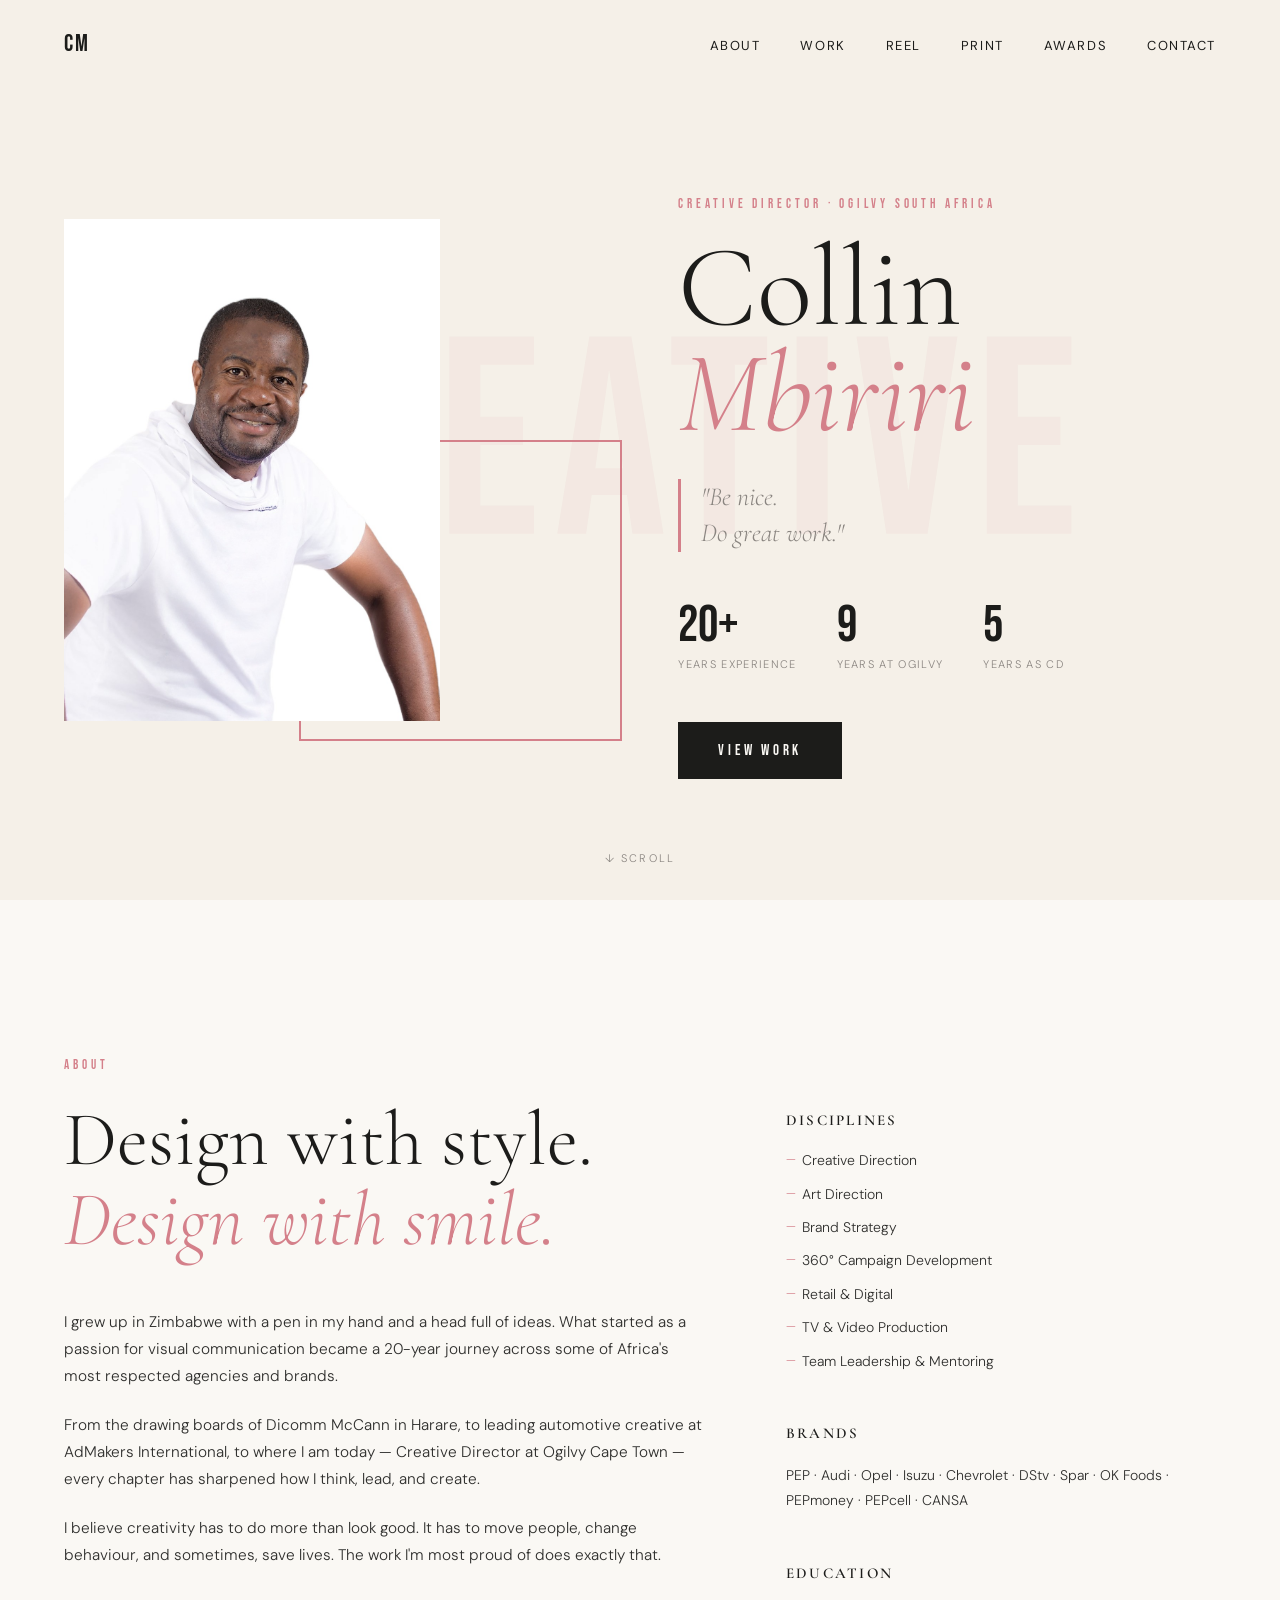
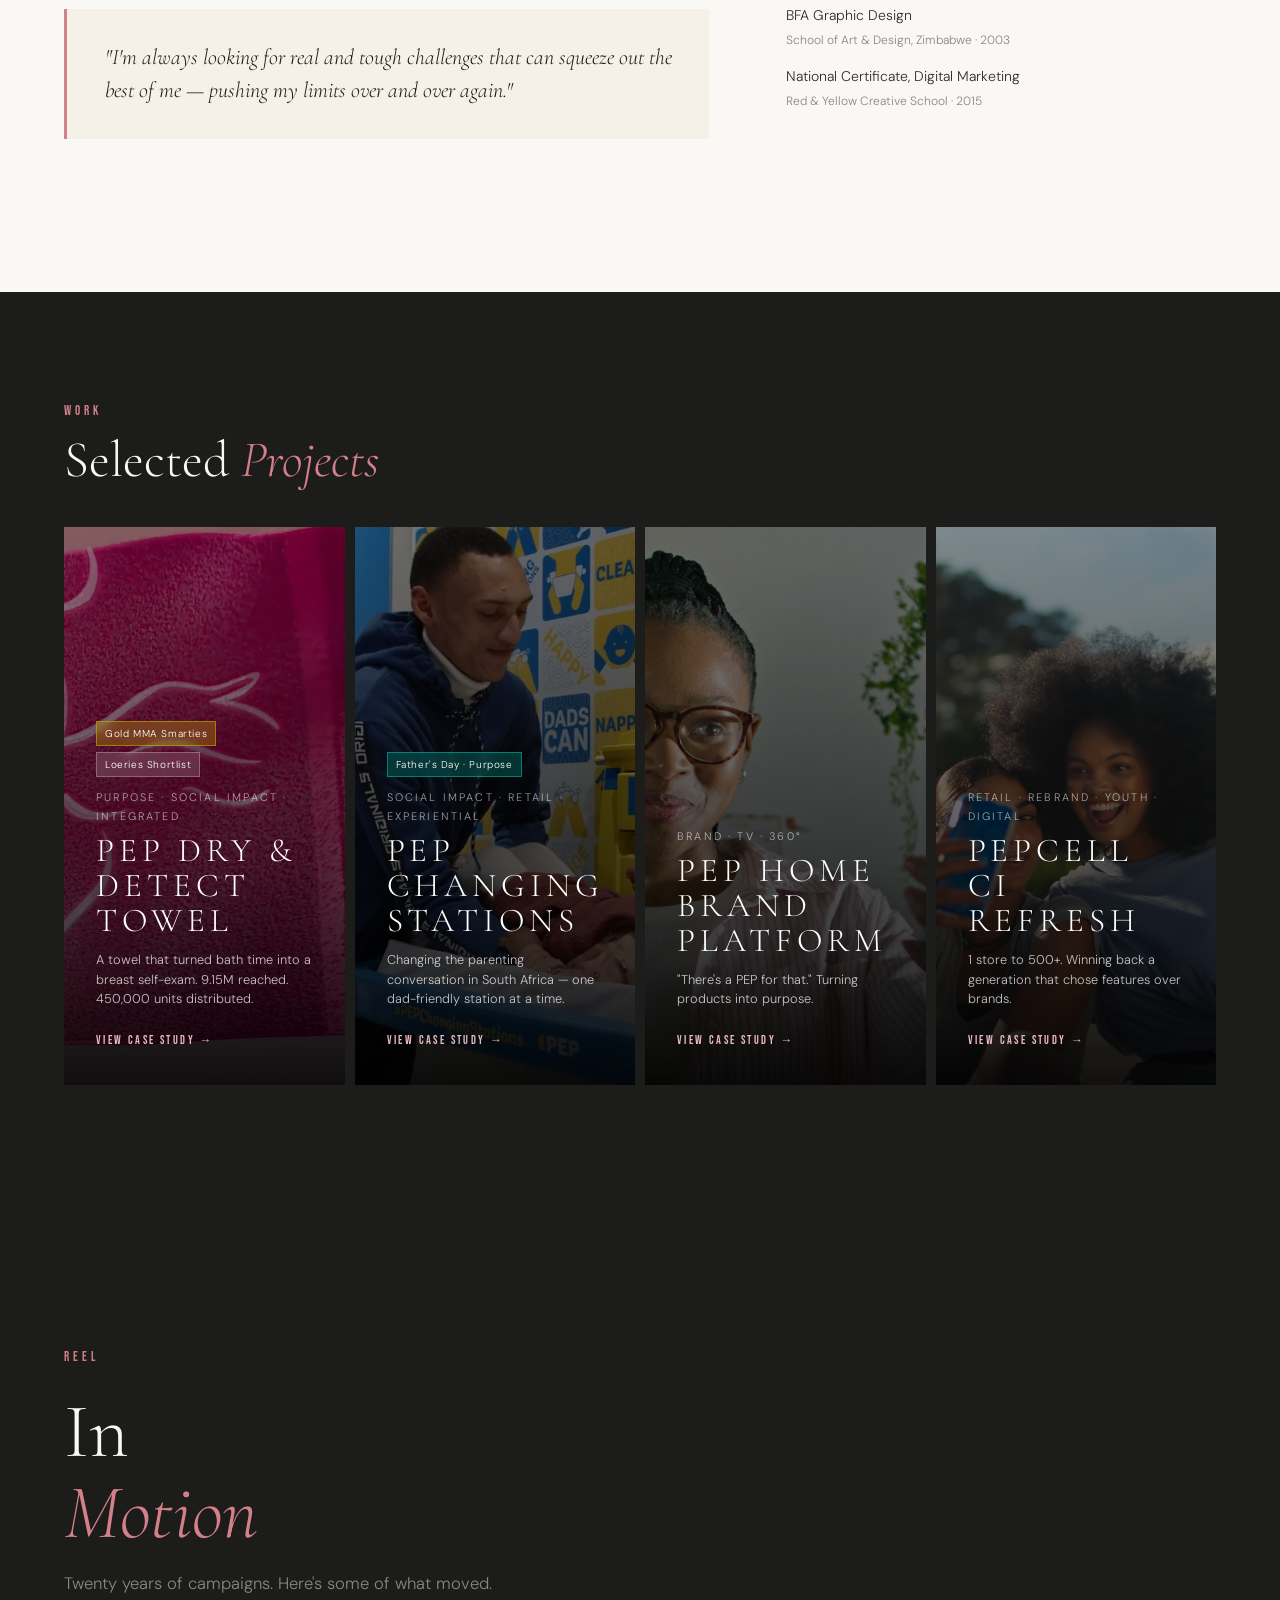
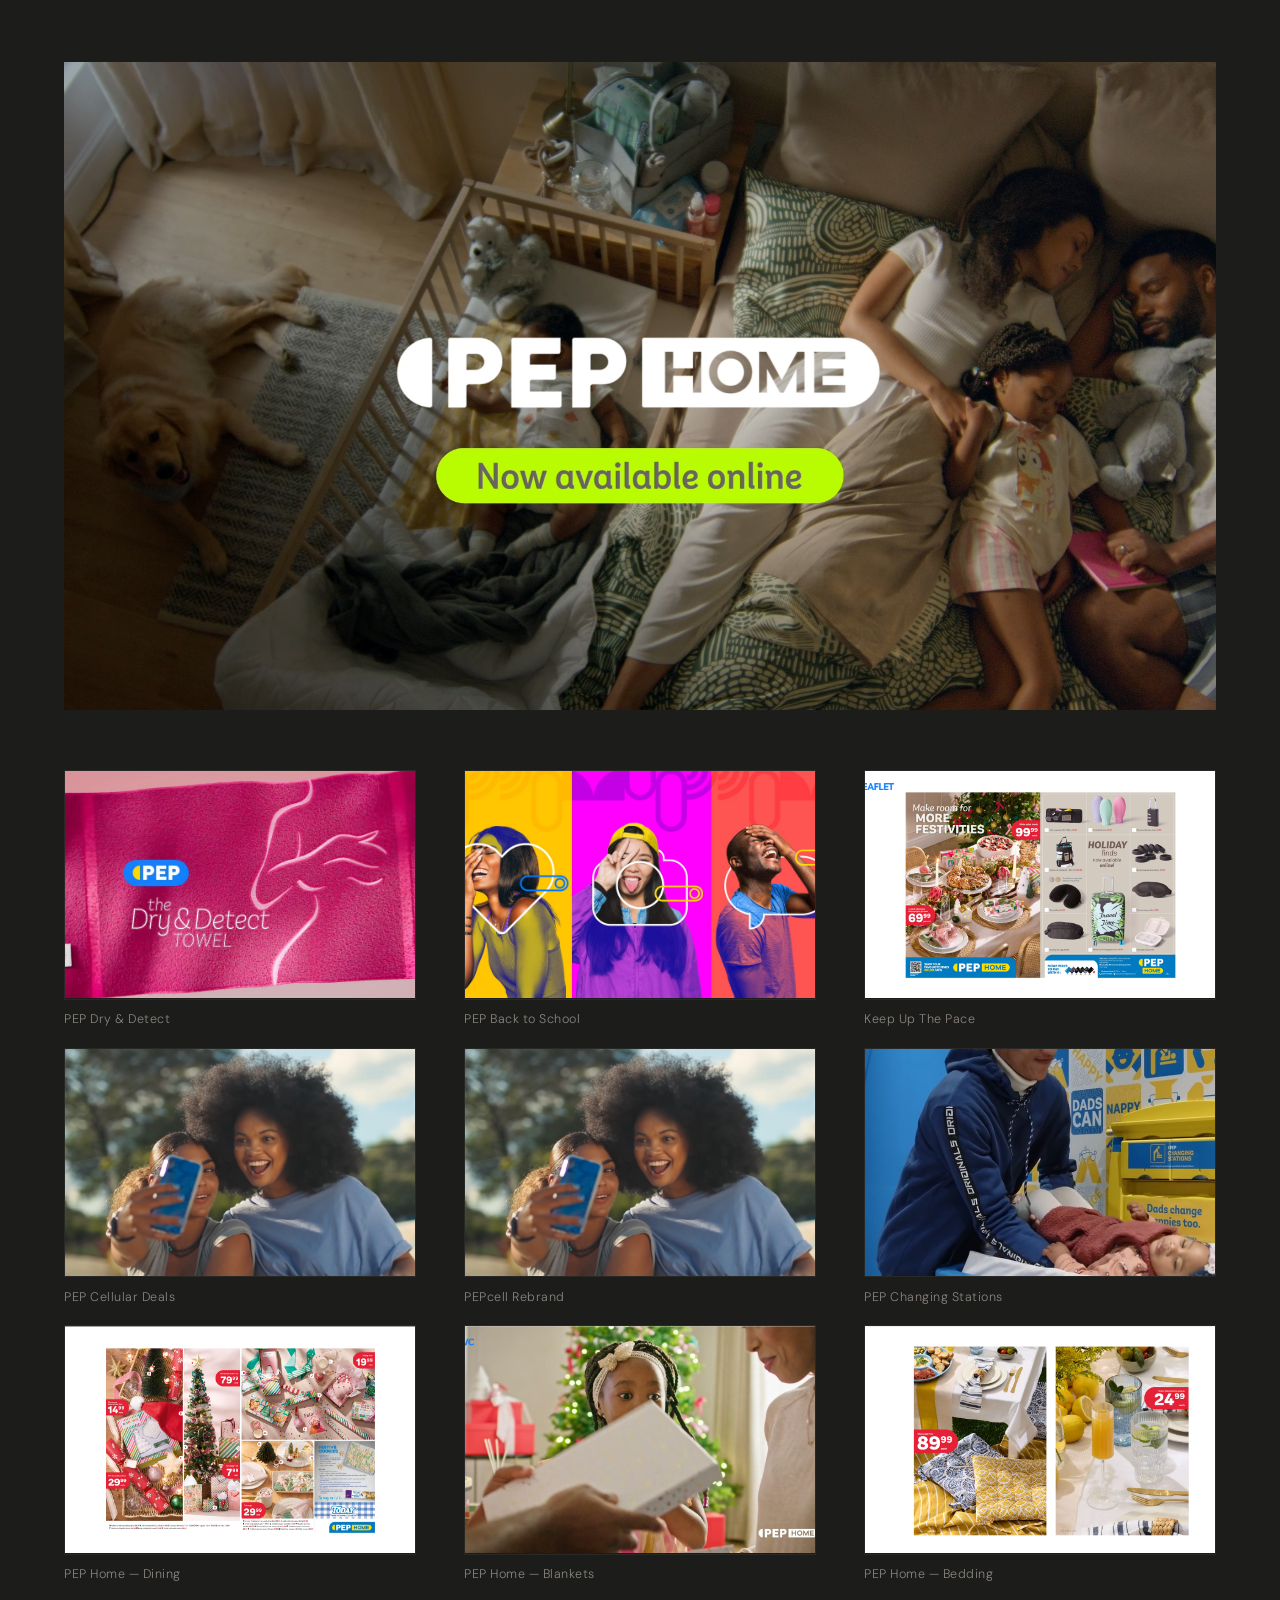
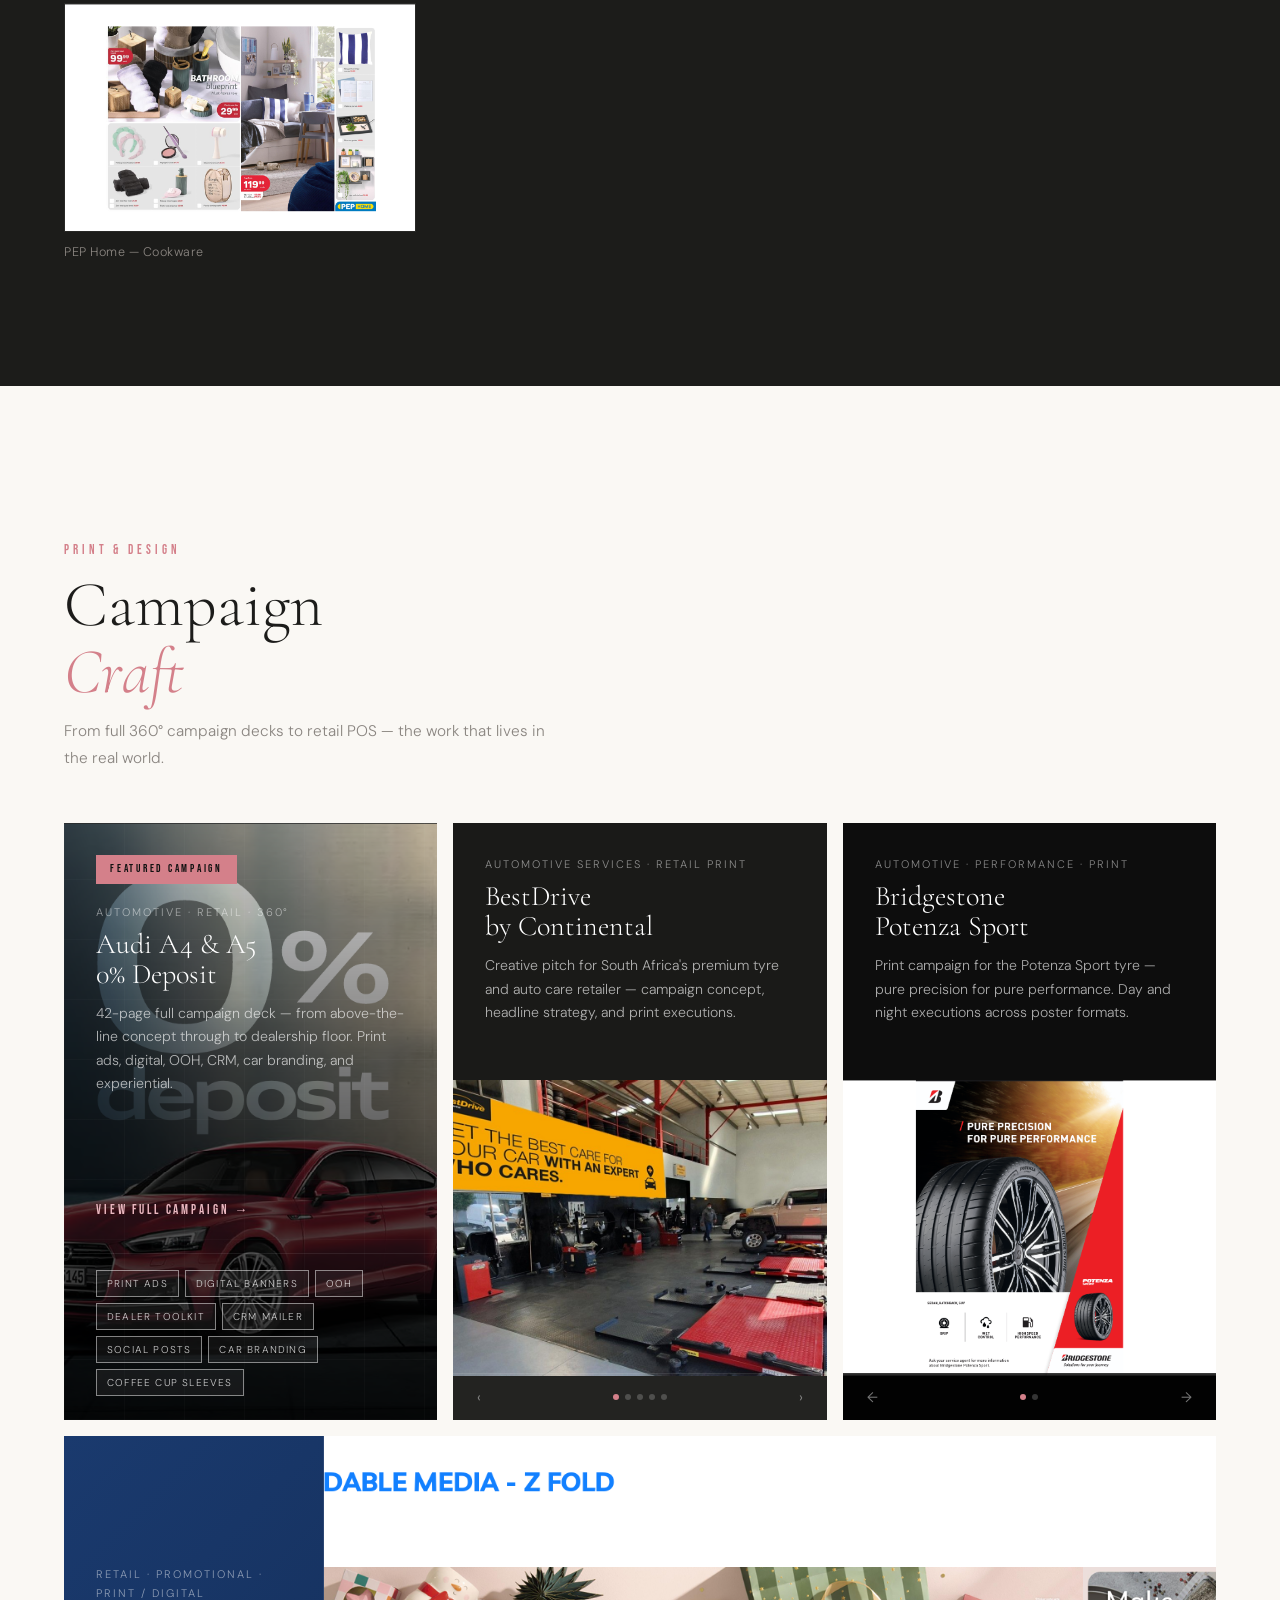
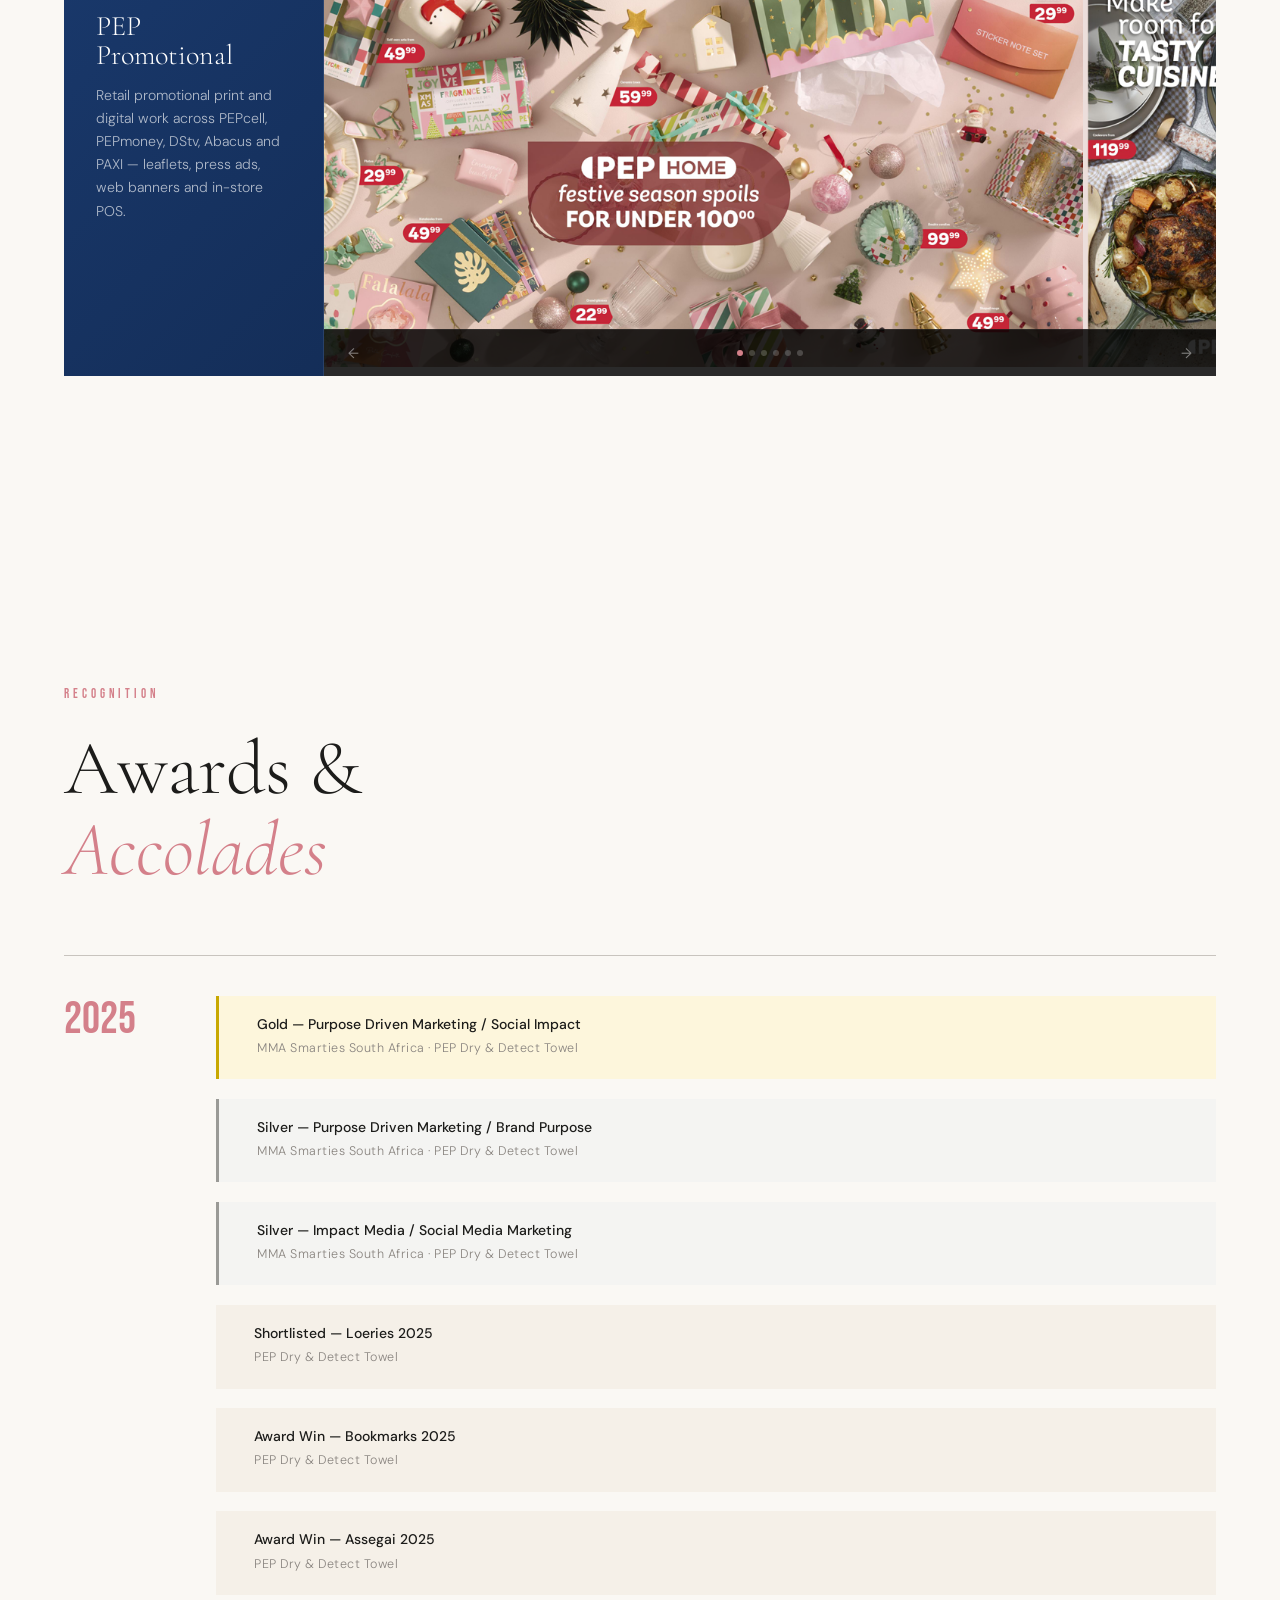
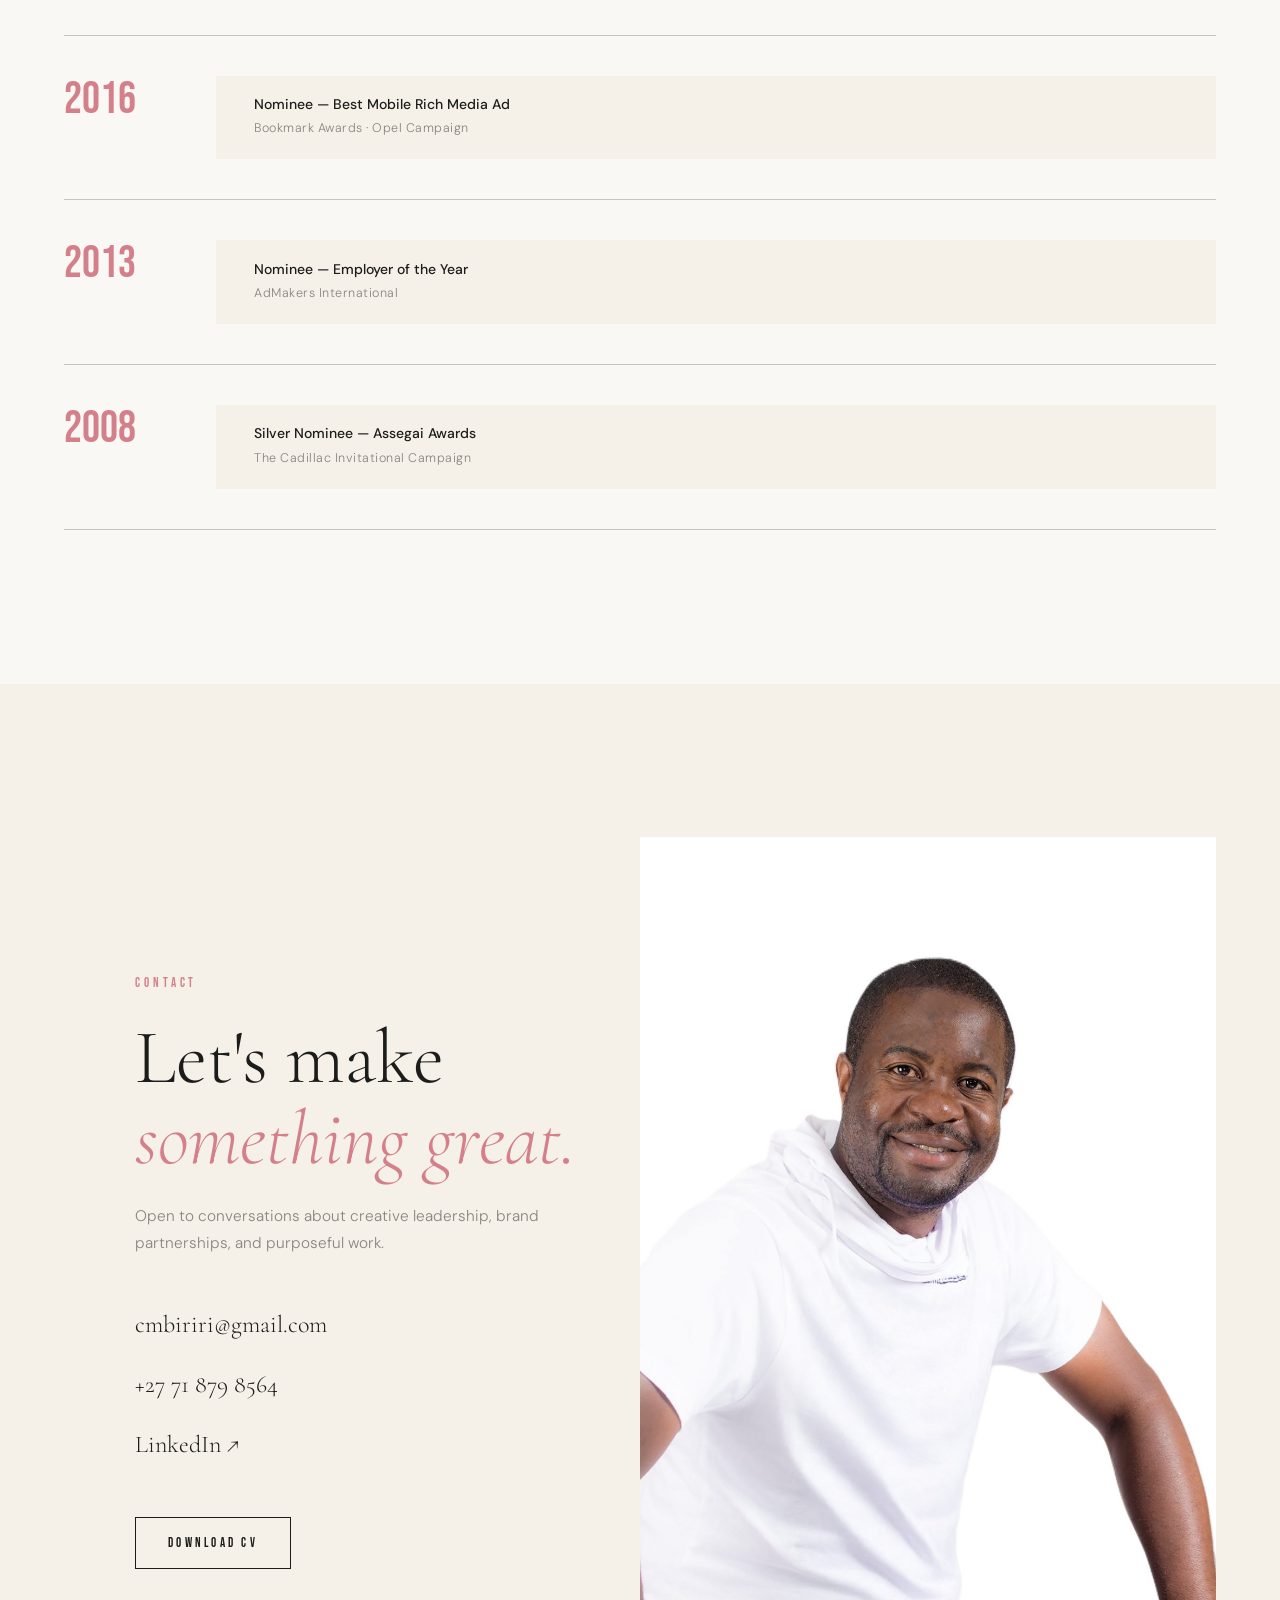
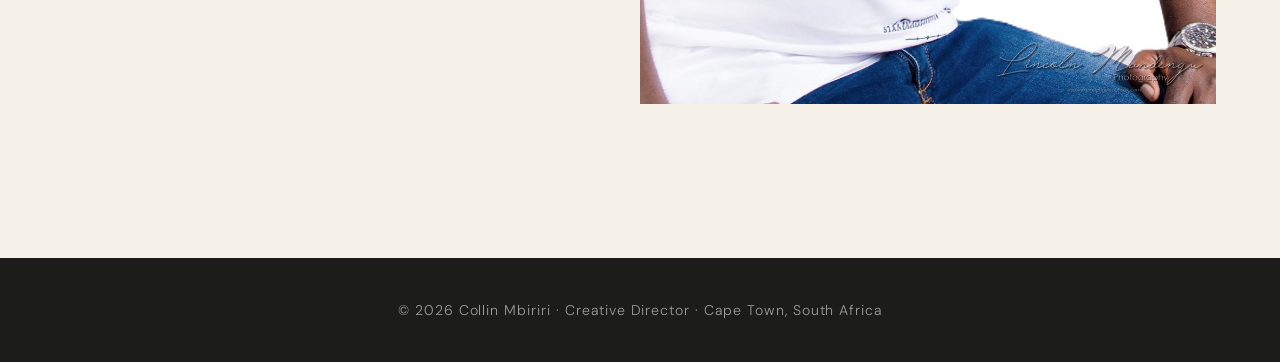
==== commit 82b15c2c: "d" ====
--- a/index.html
+++ b/index.html
@@ -204,55 +204,70 @@
       <p class="reel-intro">Twenty years of campaigns. Here's some of what moved.</p>
 
       <div class="reel-hero">
-        <video class="reel-hero-video" src="videos/PEP_FINALHOME_BRANDPLATFORM.mp4" muted playsinline
-          preload="metadata"></video>
+        <video class="reel-hero-video" src="videos/PEP_FINALHOME_BRANDPLATFORM.mp4"
+          poster="images/pep_home_page_thumb.png"
+          muted playsinline preload="metadata"></video>
       </div>
 
       <div class="reel-grid">
         <div class="reel-item">
-          <video class="reel-thumb-video" src="videos/PEPDRY_AND_DETECT_TOWEL_CaseStudy_2025-05-07_Mastered Final 2.mp4"
+          <video class="reel-thumb-video" src="videos/PEP_DRY_AND_DETECT_TOWEL_CaseStudy_2025-05-07_Mastered Final 2.mp4"
+            poster="images/Dry&DetectThumb.png"
             muted loop preload="metadata"></video>
           <p>PEP Dry &amp; Detect</p>
         </div>
         <div class="reel-item">
-          <video class="reel-thumb-video" src="videos/Amazing_Outfit_Deal_with_PEP_and_Back_to_School!.mp4" muted loop
-            preload="metadata"></video>
+          <video class="reel-thumb-video" src="videos/Amazing_Outfit_Deal_with_PEP_and_Back_to_School!.mp4"
+            poster="images/PEP_sale_thumbNail.png"
+            muted loop preload="metadata"></video>
           <p>PEP Back to School</p>
         </div>
         <div class="reel-item">
-          <video class="reel-thumb-video" src="videos/Keep_up_the_pace.mp4" muted loop preload="metadata"></video>
+          <video class="reel-thumb-video" src="videos/Keep_up_the_pace.mp4"
+            poster="images/PepHome/Pep-Home (1).png"
+            muted loop preload="metadata"></video>
           <p>Keep Up The Pace</p>
         </div>
         <div class="reel-item">
-          <video class="reel-thumb-video" src="videos/PEP-CellularDeals.mp4" muted loop preload="metadata"></video>
+          <video class="reel-thumb-video" src="videos/PEP-CellularDeals.mp4"
+            poster="images/frontPEPcellThimb.png"
+            muted loop preload="metadata"></video>
           <p>PEP Cellular Deals</p>
         </div>
         <div class="reel-item">
-          <video class="reel-thumb-video" src="videos/PEPCelular_store2008.mp4" muted loop preload="metadata"></video>
+          <video class="reel-thumb-video" src="videos/PEPCelular_store2008.mp4"
+            poster="images/frontPEPcellThimb.png"
+            muted loop preload="metadata"></video>
           <p>PEPcell Rebrand</p>
         </div>
         <div class="reel-item">
-          <video class="reel-thumb-video" src="videos/PEP_Changing_Stations.mp4" muted loop preload="metadata"></video>
+          <video class="reel-thumb-video" src="videos/PEP_Changing_Stations.mp4"
+            poster="images/changingstationthumb.png"
+            muted loop preload="metadata"></video>
           <p>PEP Changing Stations</p>
         </div>
         <div class="reel-item">
-          <video class="reel-thumb-video" src="videos/PEPHome_Wk22_Dining_10_16x9_Online_v05.mp4" muted loop
-            preload="metadata"></video>
+          <video class="reel-thumb-video" src="videos/PEPHome_Wk22_Dining_10_16x9_Online_v05.mp4"
+            poster="images/PepHome/Pep-Home (2).png"
+            muted loop preload="metadata"></video>
           <p>PEP Home — Dining</p>
         </div>
         <div class="reel-item">
-          <video class="reel-thumb-video" src="videos/PEPHome_Wk26_Blankets_10_16x9_Online_v05.mp4" muted loop
-            preload="metadata"></video>
+          <video class="reel-thumb-video" src="videos/PEPHome_Wk26_Blankets_10_16x9_Online_v05.mp4"
+            poster="images/PepHome/Pep-Home (3).png"
+            muted loop preload="metadata"></video>
           <p>PEP Home — Blankets</p>
         </div>
         <div class="reel-item">
-          <video class="reel-thumb-video" src="videos/PEPHome_Wk30_BeddingBasics_10_16x9_Offline_v19.mp4" muted loop
-            preload="metadata"></video>
+          <video class="reel-thumb-video" src="videos/PEPHome_Wk30_BeddingBasics_10_16x9_Offline_v19.mp4"
+            poster="images/PepHome/Pep-Home (4).png"
+            muted loop preload="metadata"></video>
           <p>PEP Home — Bedding</p>
         </div>
         <div class="reel-item">
-          <video class="reel-thumb-video" src="videos/PEPHome_Wk35_Cookware_10_16x9_Online_v05.mp4" muted loop
-            preload="metadata"></video>
+          <video class="reel-thumb-video" src="videos/PEPHome_Wk35_Cookware_10_16x9_Online_v05.mp4"
+            poster="images/PepHome/Pep-Home (5).png"
+            muted loop preload="metadata"></video>
           <p>PEP Home — Cookware</p>
         </div>
       </div>
@@ -563,7 +578,6 @@
 
   <script src="js/nav.js"></script>
   <script src="js/scroll.js" defer></script>
-  <script src="js/slideshow.js" defer></script>
   <script src="js/print.js"></script>
 
 
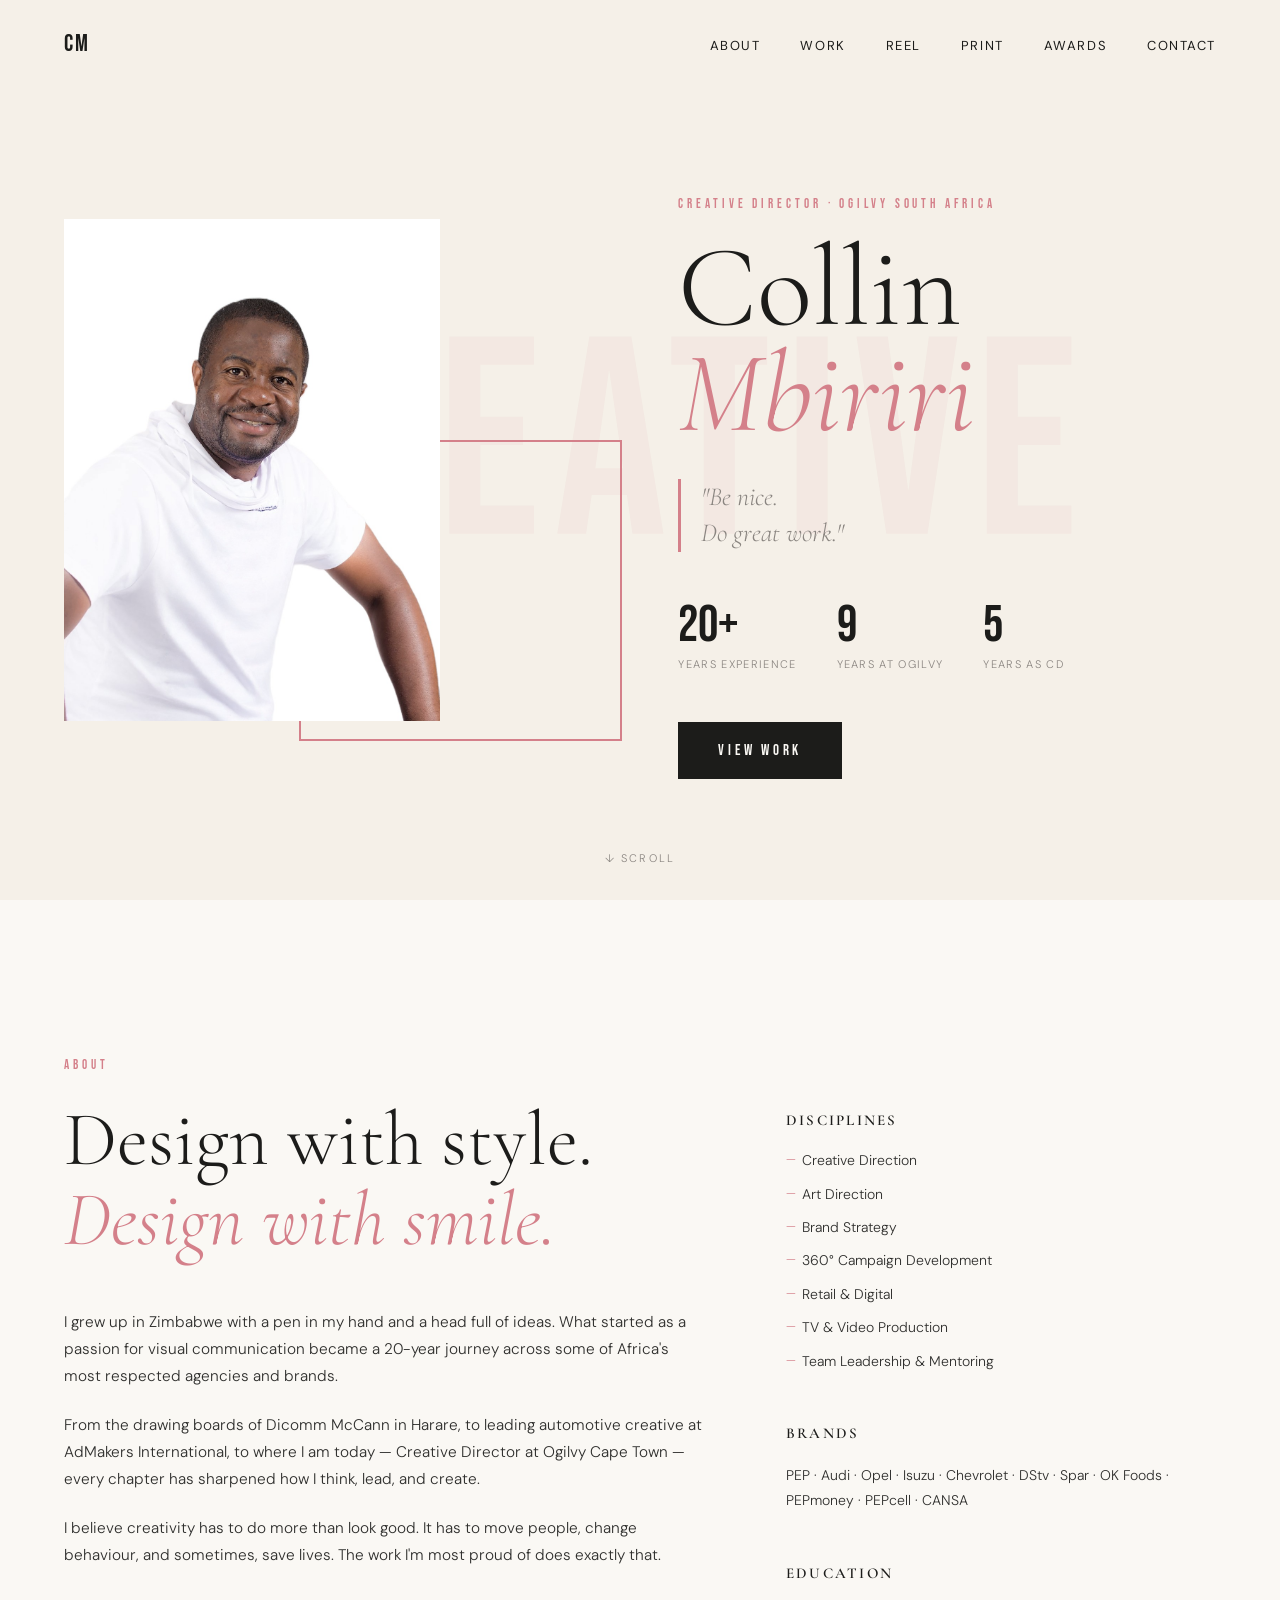
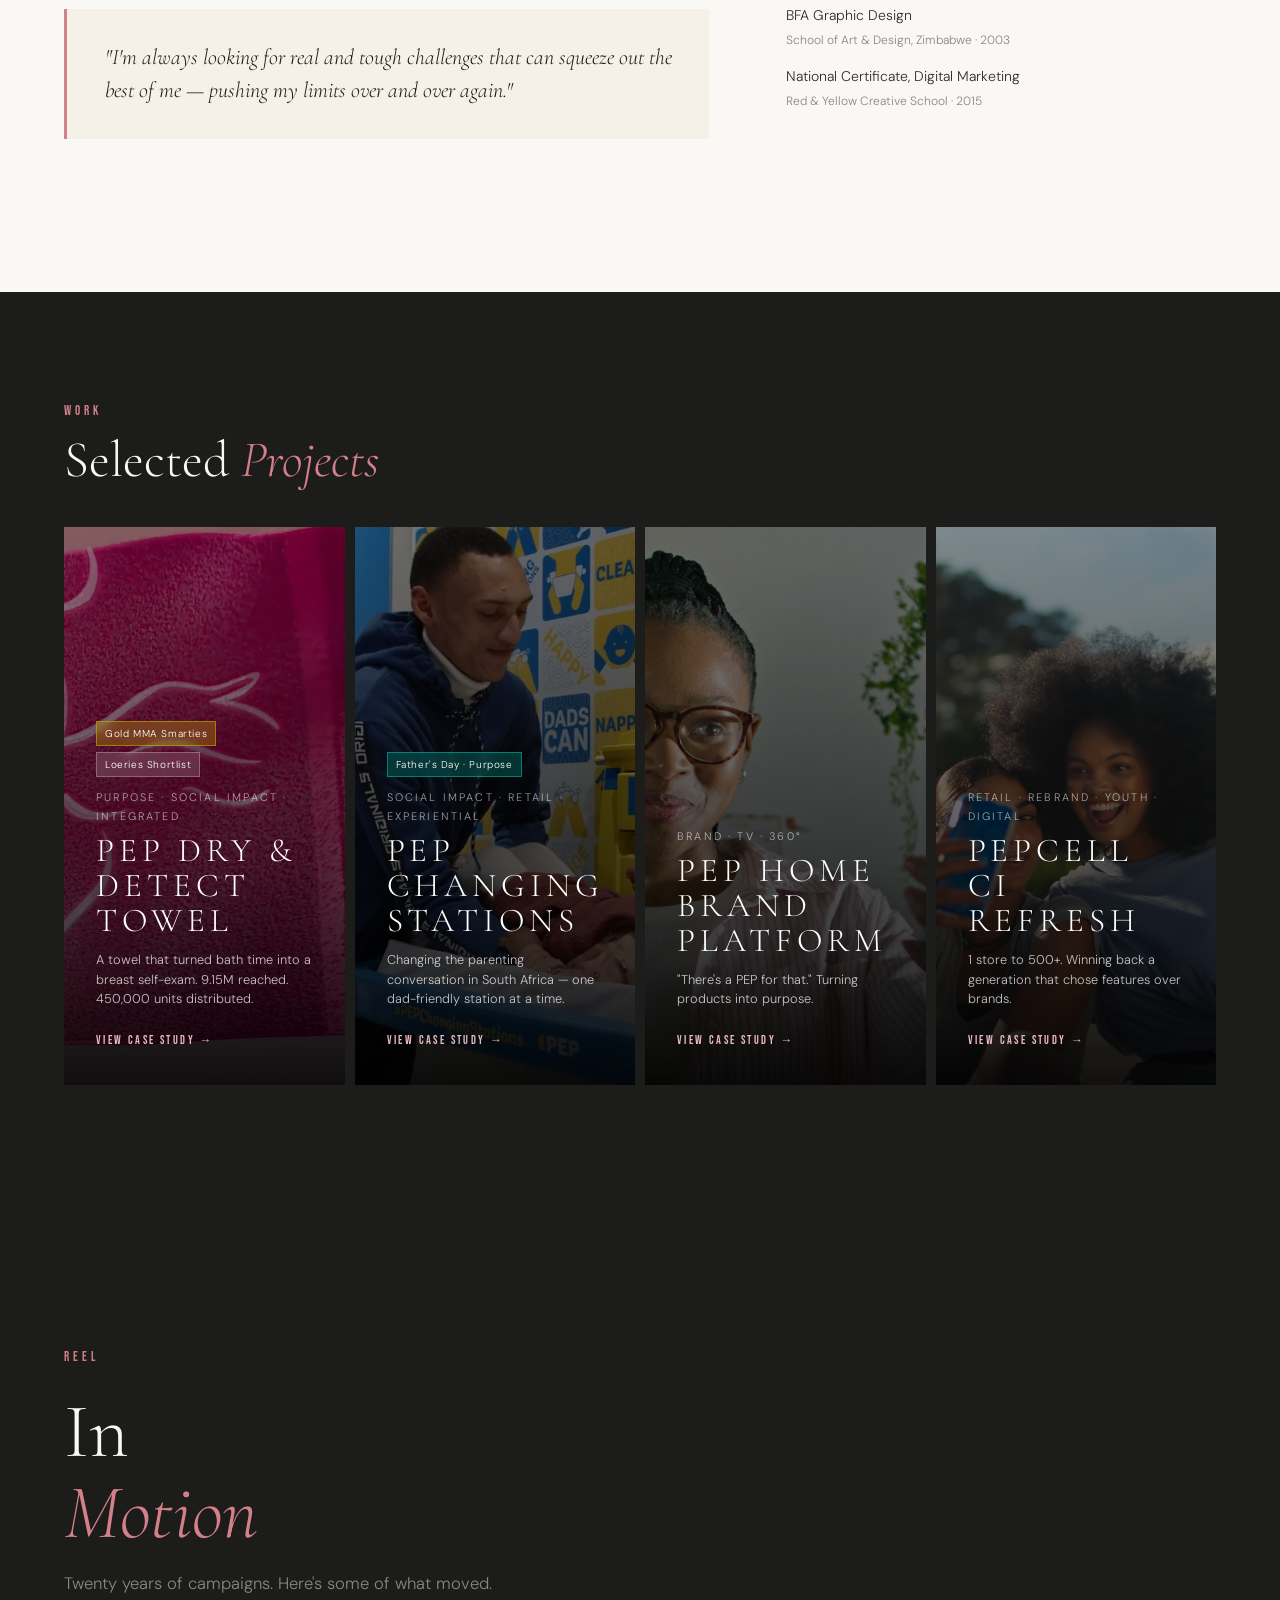
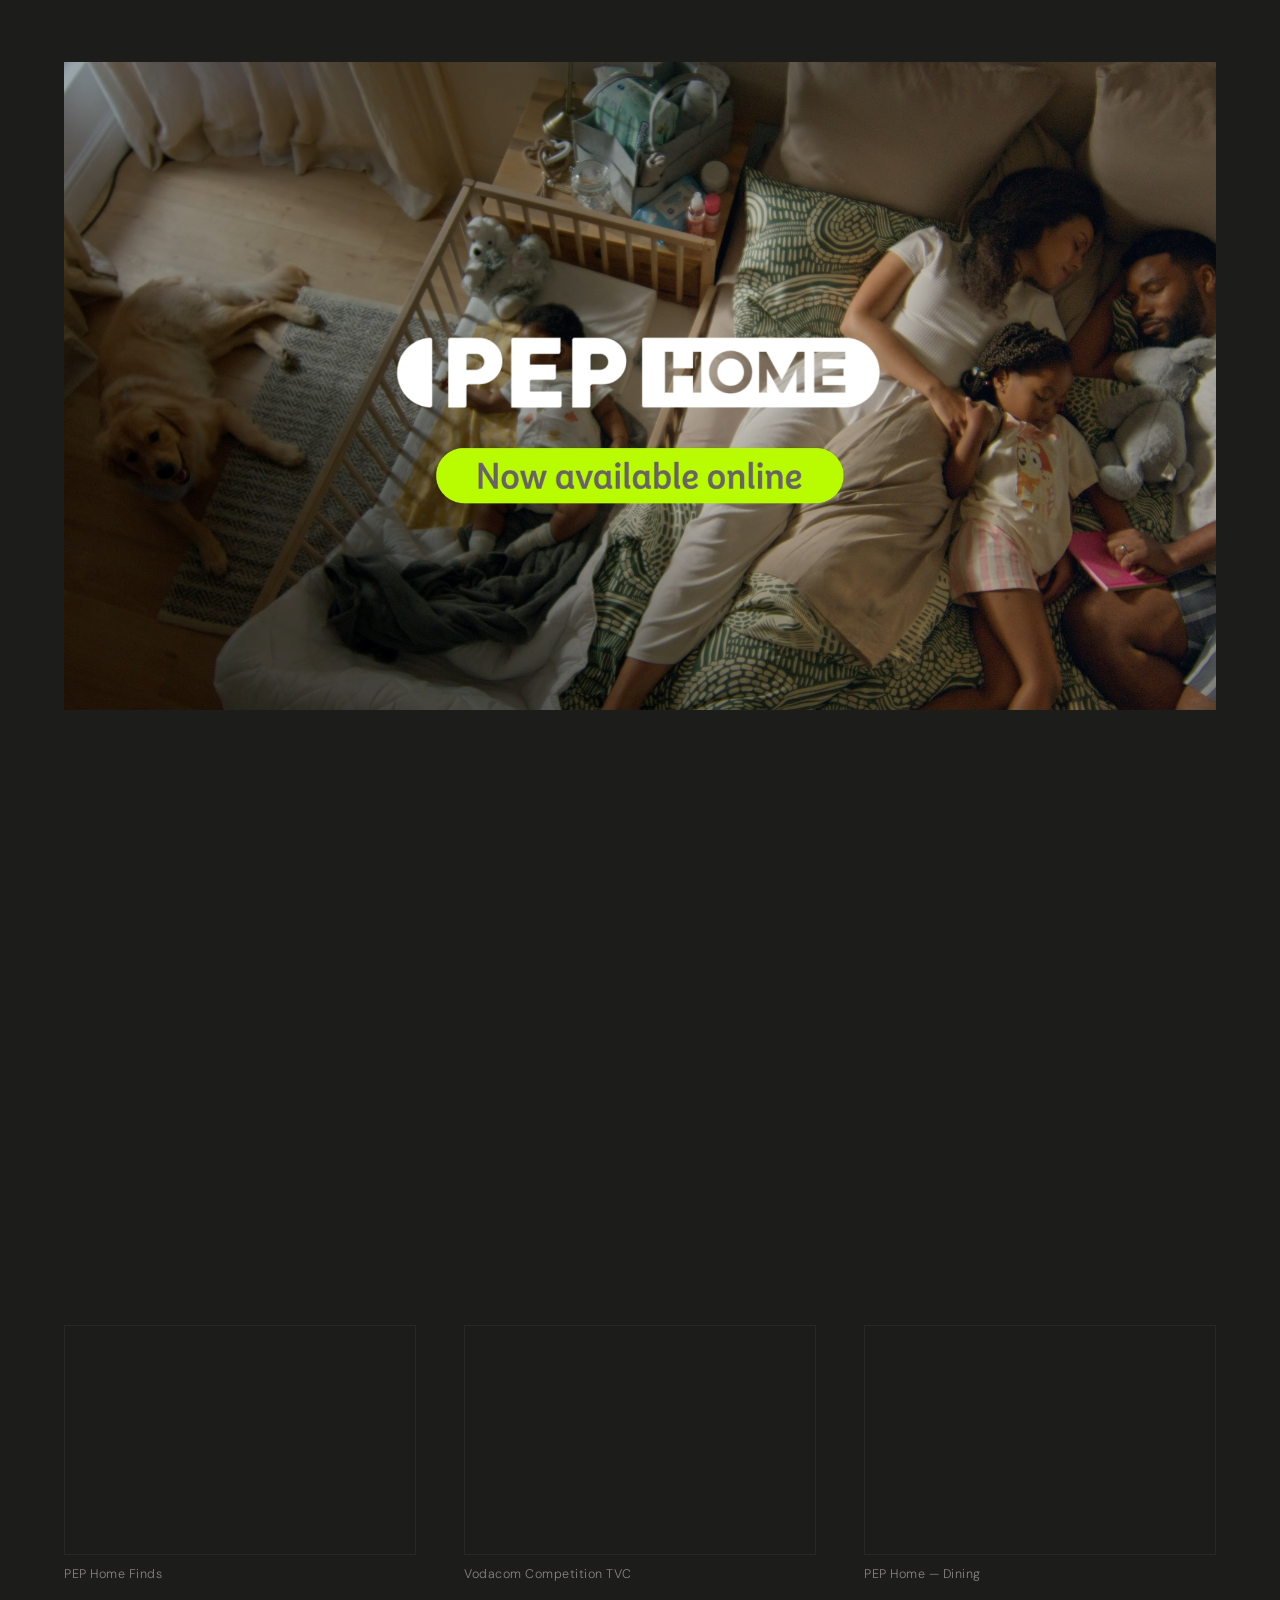
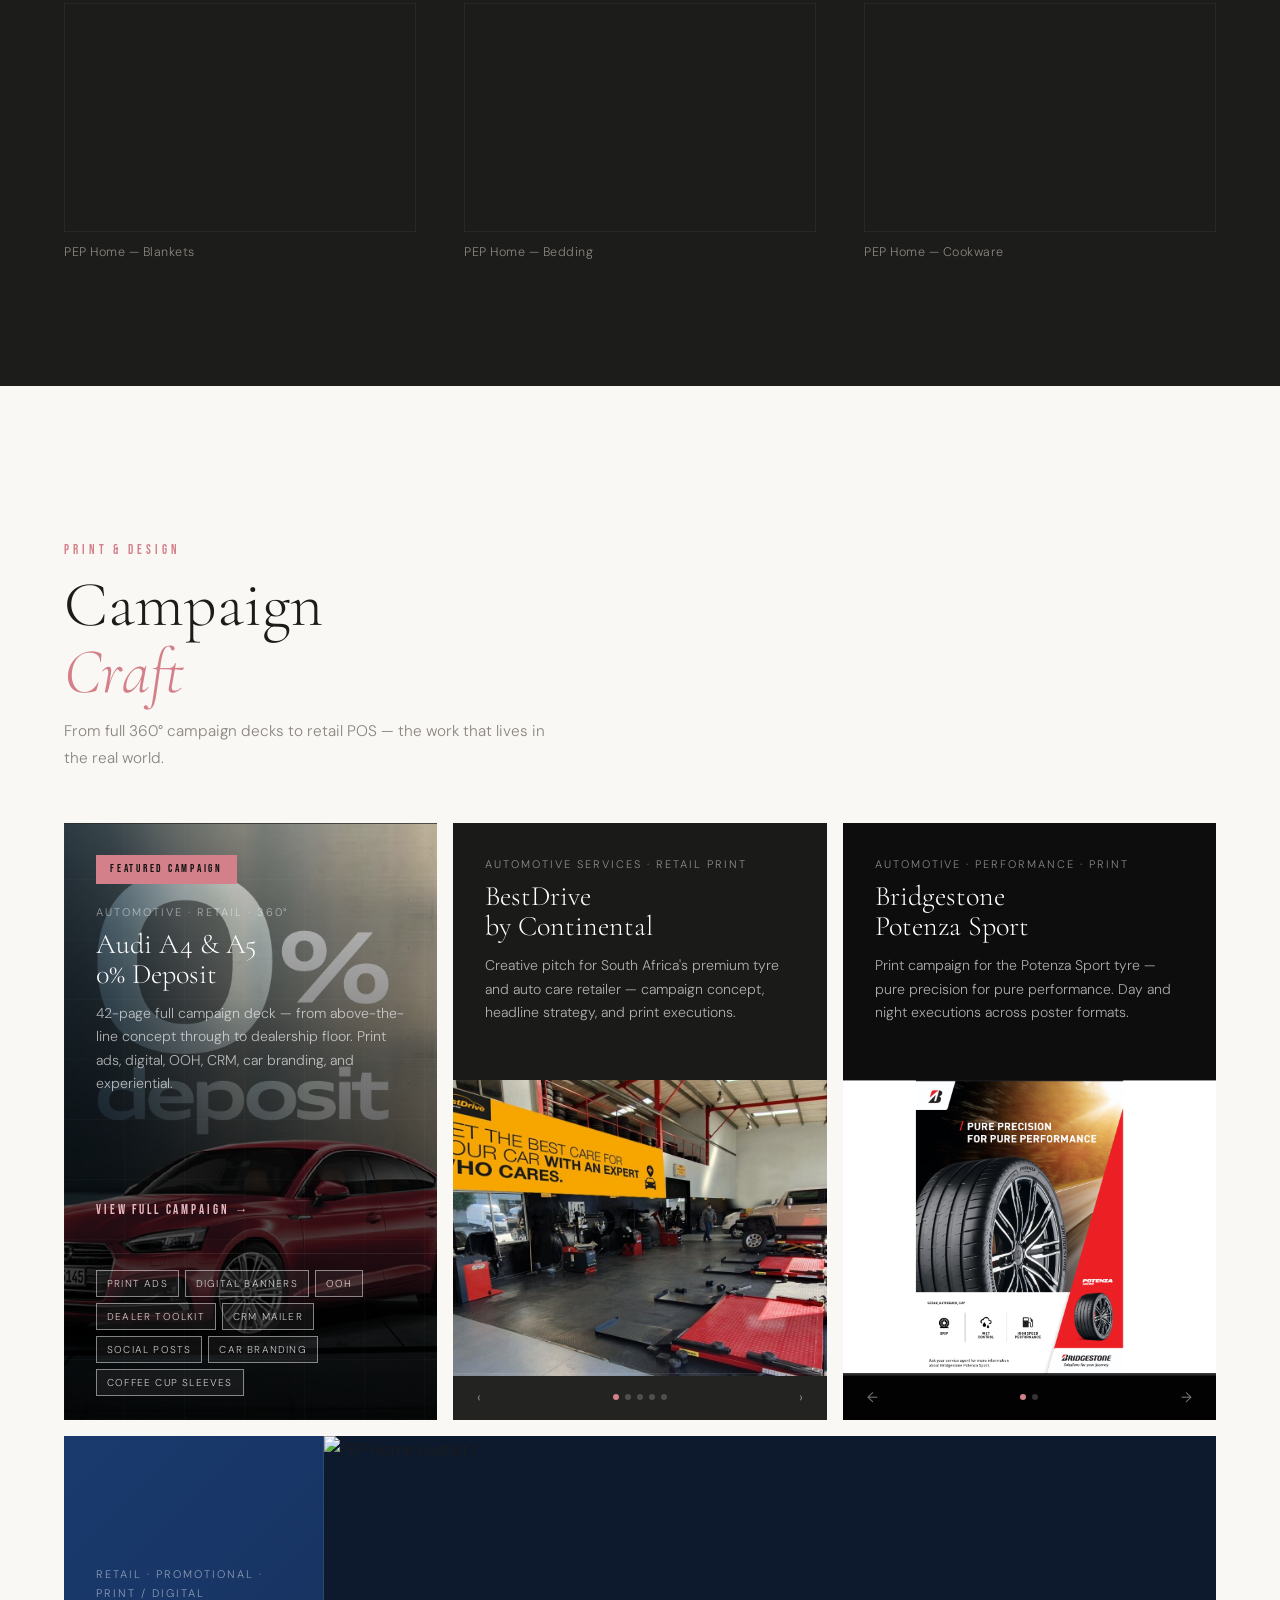
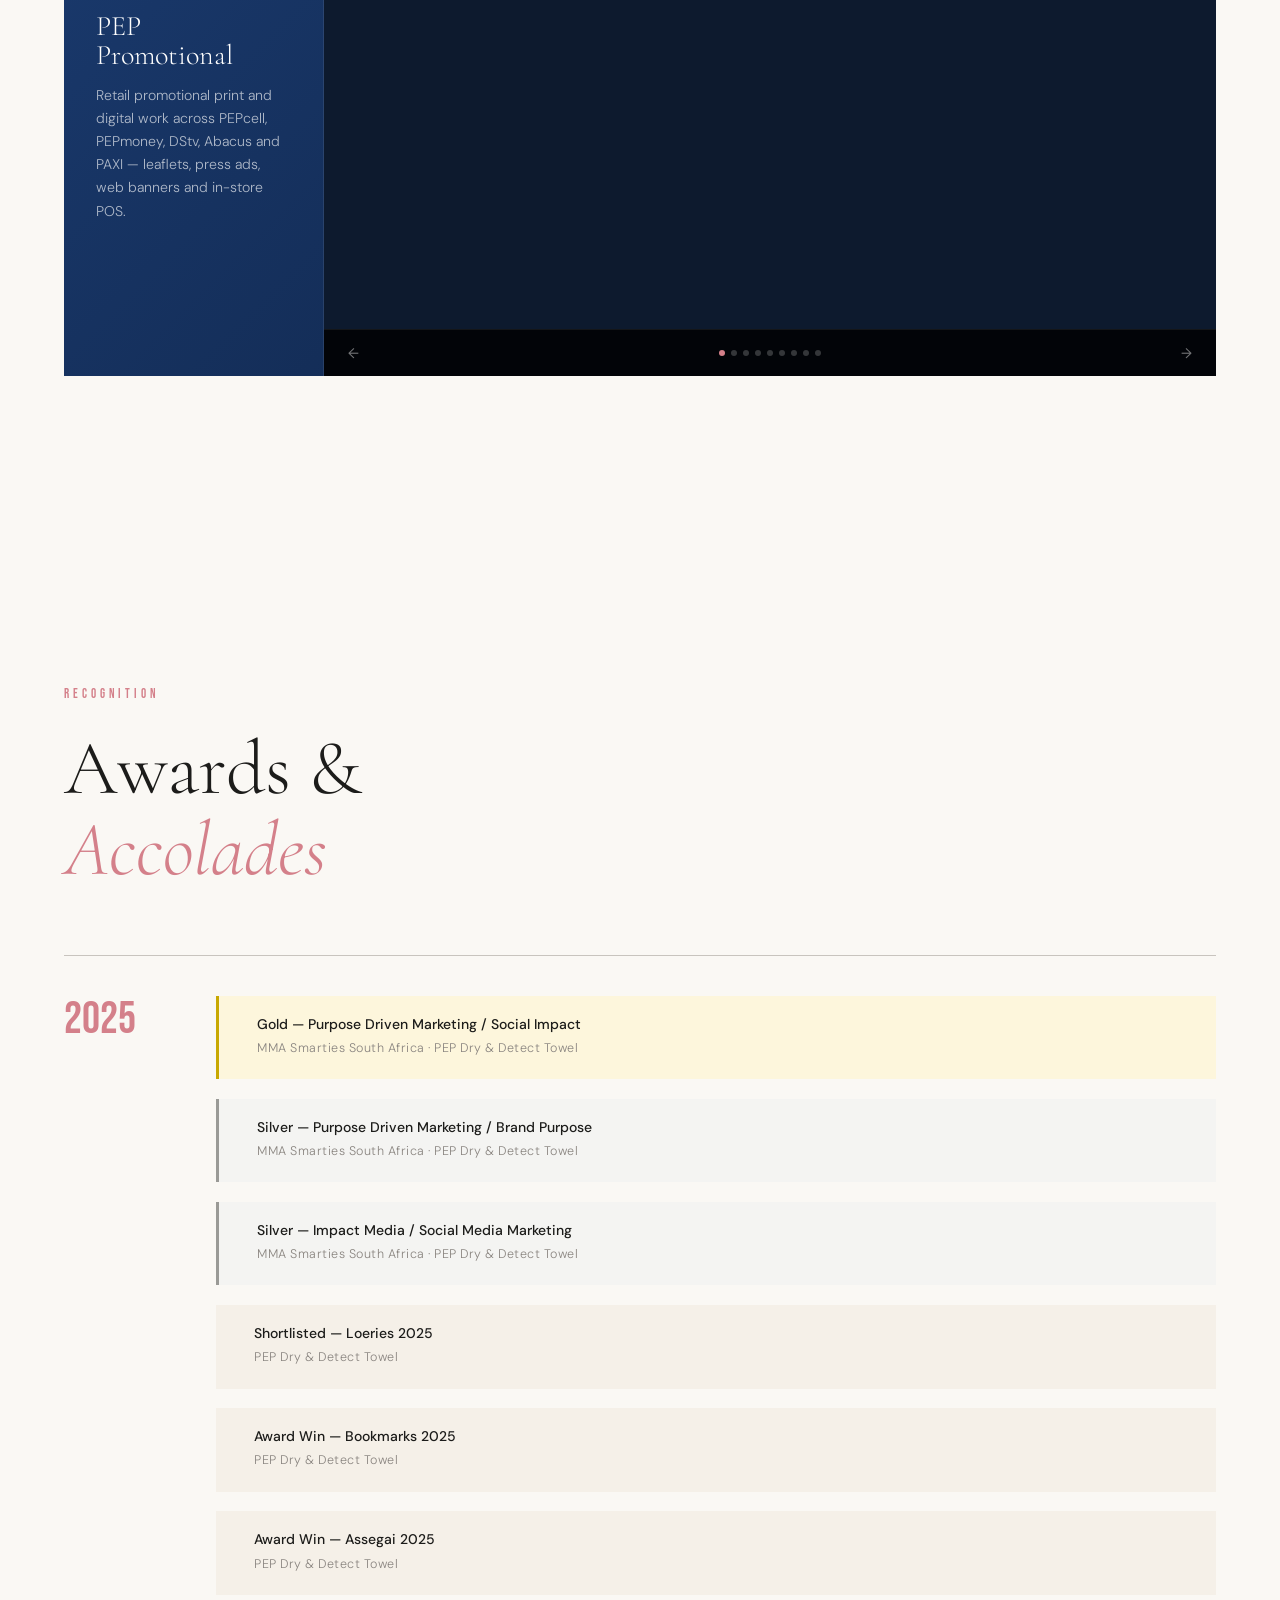
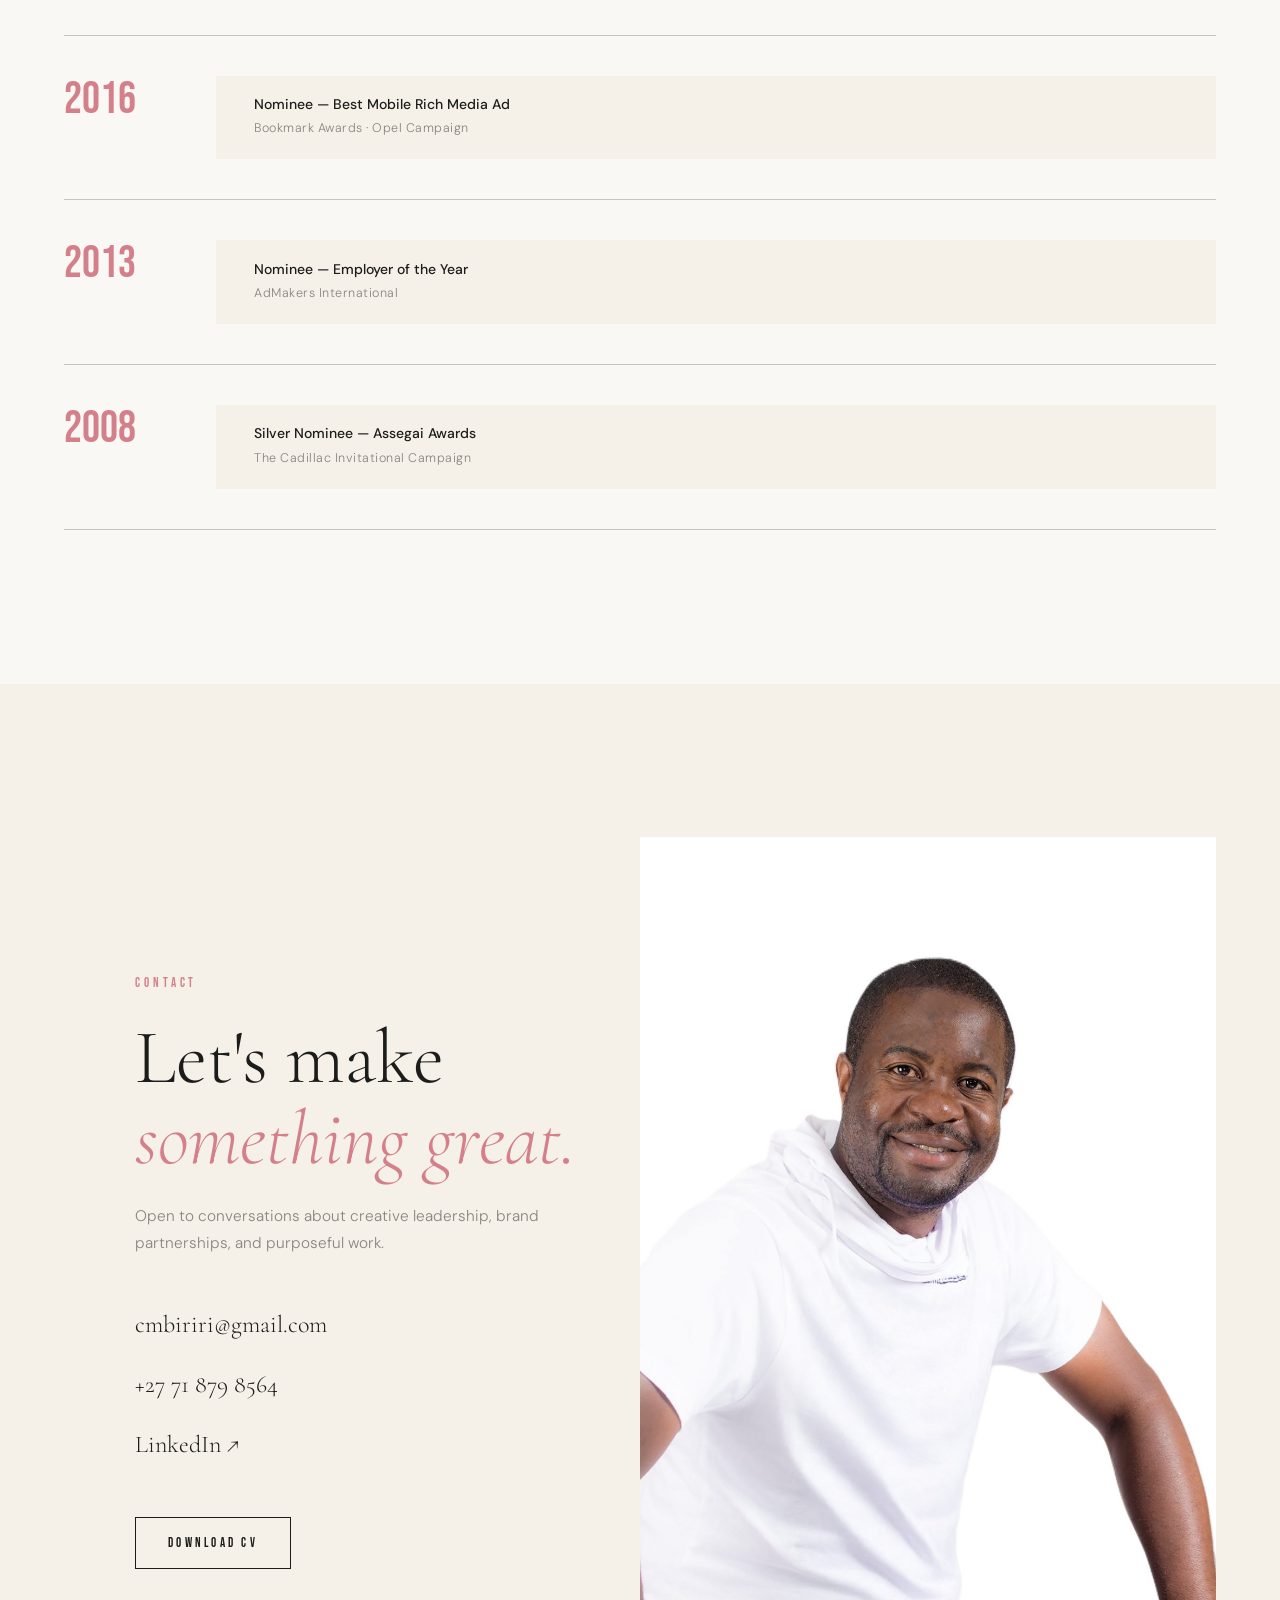
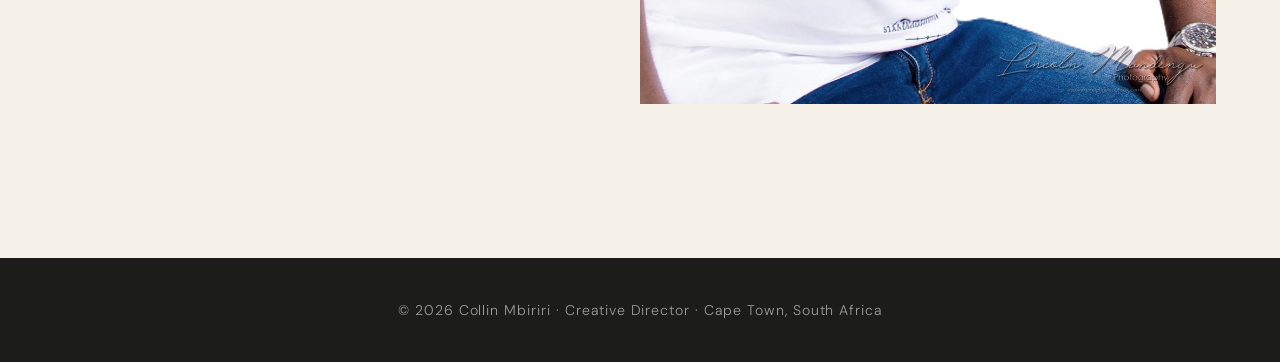
==== commit ed5ee979: "m" ====
--- a/index.html
+++ b/index.html
@@ -218,55 +218,56 @@
         </div>
         <div class="reel-item">
           <video class="reel-thumb-video" src="videos/Amazing_Outfit_Deal_with_PEP_and_Back_to_School!.mp4"
-            poster="images/PEP_sale_thumbNail.png"
             muted loop preload="metadata"></video>
           <p>PEP Back to School</p>
         </div>
         <div class="reel-item">
           <video class="reel-thumb-video" src="videos/Keep_up_the_pace.mp4"
-            poster="images/PepHome/Pep-Home (1).png"
             muted loop preload="metadata"></video>
           <p>Keep Up The Pace</p>
         </div>
         <div class="reel-item">
           <video class="reel-thumb-video" src="videos/PEP-CellularDeals.mp4"
-            poster="images/frontPEPcellThimb.png"
             muted loop preload="metadata"></video>
           <p>PEP Cellular Deals</p>
         </div>
         <div class="reel-item">
           <video class="reel-thumb-video" src="videos/PEPCelular_store2008.mp4"
-            poster="images/frontPEPcellThimb.png"
             muted loop preload="metadata"></video>
           <p>PEPcell Rebrand</p>
         </div>
         <div class="reel-item">
           <video class="reel-thumb-video" src="videos/PEP_Changing_Stations.mp4"
-            poster="images/changingstationthumb.png"
             muted loop preload="metadata"></video>
           <p>PEP Changing Stations</p>
         </div>
         <div class="reel-item">
+          <video class="reel-thumb-video" src="videos/PEP_Home_Finds_2026_final.mp4"
+            muted loop preload="metadata"></video>
+          <p>PEP Home Finds</p>
+        </div>
+        <div class="reel-item">
+          <video class="reel-thumb-video" src="videos/Vodacom_compatition_TVC.mp4"
+            muted loop preload="metadata"></video>
+          <p>Vodacom Competition TVC</p>
+        </div>
+        <div class="reel-item">
           <video class="reel-thumb-video" src="videos/PEPHome_Wk22_Dining_10_16x9_Online_v05.mp4"
-            poster="images/PepHome/Pep-Home (2).png"
             muted loop preload="metadata"></video>
           <p>PEP Home — Dining</p>
         </div>
         <div class="reel-item">
           <video class="reel-thumb-video" src="videos/PEPHome_Wk26_Blankets_10_16x9_Online_v05.mp4"
-            poster="images/PepHome/Pep-Home (3).png"
             muted loop preload="metadata"></video>
           <p>PEP Home — Blankets</p>
         </div>
         <div class="reel-item">
           <video class="reel-thumb-video" src="videos/PEPHome_Wk30_BeddingBasics_10_16x9_Offline_v19.mp4"
-            poster="images/PepHome/Pep-Home (4).png"
             muted loop preload="metadata"></video>
           <p>PEP Home — Bedding</p>
         </div>
         <div class="reel-item">
           <video class="reel-thumb-video" src="videos/PEPHome_Wk35_Cookware_10_16x9_Online_v05.mp4"
-            poster="images/PepHome/Pep-Home (5).png"
             muted loop preload="metadata"></video>
           <p>PEP Home — Cookware</p>
         </div>
@@ -404,37 +405,55 @@
 
             <div class="print-slide active">
               <div class="slide-img-wrap">
-                <img src="images/PEPPromotion/pepPromo (1).png" alt="PEPcell — Surf Stream Connect press ad (man)" class="slide-img" />
-              </div>
-            </div>
-
-            <div class="print-slide">
-              <div class="slide-img-wrap">
-                <img src="images/PEPPromotion/pepPromo (2).png" alt="PEPcell — Surf Stream Connect press ad (woman)" class="slide-img" />
-              </div>
-            </div>
-
-            <div class="print-slide">
-              <div class="slide-img-wrap">
-                <img src="images/PEPPromotion/pepPromo (3).png" alt="PEPcell — More Deals More Laughs" class="slide-img" />
-              </div>
-            </div>
-
-            <div class="print-slide">
-              <div class="slide-img-wrap">
-                <img src="images/PEPPromotion/pepPromo (4).png" alt="PEPcell — Deals to Keep You Connected leaflet" class="slide-img" />
-              </div>
-            </div>
-
-            <div class="print-slide">
-              <div class="slide-img-wrap">
-                <img src="images/PEPPromotion/pepPromo (5).png" alt="PEP Home — Dorm Room Dreaming POS" class="slide-img" />
-              </div>
-            </div>
-
-            <div class="print-slide">
-              <div class="slide-img-wrap">
-                <img src="images/PEPPromotion/pepPromo (6).png" alt="PEPcell — Pose Snap Post Samsung / Hisense leaflet" class="slide-img" />
+                <img src="images/PepHomeSlide/PEP HOME LEAFLET PRINT-01.jpg" alt="PEP Home Leaflet 1" class="slide-img slide-img--portrait" />
+              </div>
+            </div>
+
+            <div class="print-slide">
+              <div class="slide-img-wrap">
+                <img src="images/PepHomeSlide/PEP HOME LEAFLET PRINT-02.jpg" alt="PEP Home Leaflet 2" class="slide-img slide-img--portrait" />
+              </div>
+            </div>
+
+            <div class="print-slide">
+              <div class="slide-img-wrap">
+                <img src="images/PepHomeSlide/PEP HOME LEAFLET PRINT-03.jpg" alt="PEP Home Leaflet 3" class="slide-img slide-img--portrait" />
+              </div>
+            </div>
+
+            <div class="print-slide">
+              <div class="slide-img-wrap">
+                <img src="images/PepHomeSlide/PEP HOME LEAFLET PRINT-04.jpg" alt="PEP Home Leaflet 4" class="slide-img slide-img--portrait" />
+              </div>
+            </div>
+
+            <div class="print-slide">
+              <div class="slide-img-wrap">
+                <img src="images/PepCellSlide/Screenshot 2026-05-03 124549.png" alt="PEPcell 1" class="slide-img slide-img--portrait" />
+              </div>
+            </div>
+
+            <div class="print-slide">
+              <div class="slide-img-wrap">
+                <img src="images/PepCellSlide/Screenshot 2026-05-03 124619.png" alt="PEPcell 2" class="slide-img slide-img--portrait" />
+              </div>
+            </div>
+
+            <div class="print-slide">
+              <div class="slide-img-wrap">
+                <img src="images/PepCellSlide/Screenshot 2026-05-03 124644.png" alt="PEPcell 3" class="slide-img slide-img--portrait" />
+              </div>
+            </div>
+
+            <div class="print-slide">
+              <div class="slide-img-wrap">
+                <img src="images/PepCellSlide/Screenshot 2026-05-03 124703.png" alt="PEPcell 4" class="slide-img slide-img--portrait" />
+              </div>
+            </div>
+
+            <div class="print-slide">
+              <div class="slide-img-wrap">
+                <img src="images/PepCellSlide/Screenshot 2026-05-03 124726.png" alt="PEPcell 5" class="slide-img slide-img--portrait" />
               </div>
             </div>
 
@@ -442,6 +461,7 @@
               <button class="slide-btn" data-target="pep-slides" data-dir="-1">←</button>
               <div class="slide-dots">
                 <span class="dot active"></span><span class="dot"></span><span class="dot"></span>
+                <span class="dot"></span><span class="dot"></span><span class="dot"></span>
                 <span class="dot"></span><span class="dot"></span><span class="dot"></span>
               </div>
               <button class="slide-btn" data-target="pep-slides" data-dir="1">→</button>
--- a/css/print.css
+++ b/css/print.css
@@ -582,12 +582,194 @@
   display: block;
 }
 
+/* Portrait/vertical images — fit by height, never crop top or bottom */
+.slide-img--portrait {
+  object-fit: contain;
+  object-position: center center;
+  background: #0d1a2e;
+}
+
 /* Fixed heights per slideshow — no more jumping */
 .print-bestdrive .print-slideshow  { min-height: 340px; }
 .print-bridgestone .print-slideshow { min-height: 340px; }
-.pep-slide-panel                   { min-height: 360px; }
+.pep-slide-panel                   { min-height: 520px; }
 
 /* PEP panel: slides fill to bottom, controls overlay on top */
 .pep-slide-panel .print-slide {
   bottom: 0;
+}
+
+/* ─── BOOK VIEWER (PEP Promo) ───────────────────────────── */
+.pep-book-panel {
+  flex: 1;
+  min-width: 0;
+  display: flex;
+  flex-direction: column;
+  overflow: hidden;
+}
+
+.book-spread-wrap {
+  flex: 1;
+  display: flex;
+  align-items: stretch;
+  padding: 20px;
+  min-height: 460px;
+  perspective: 2000px;
+  perspective-origin: center center;
+}
+
+.book-spread {
+  position: relative;
+  display: flex;
+  width: 100%;
+  transform-style: preserve-3d;
+  box-shadow: 0 12px 48px rgba(0,0,0,0.7);
+}
+
+/* ─── PAGES ─────────────────────────────────────────────── */
+.book-page {
+  width: 50%;
+  overflow: hidden;
+  position: relative;
+  background: #0e1c2e;
+}
+
+.book-page--left  { box-shadow: inset -8px 0 24px rgba(0,0,0,0.45); }
+.book-page--right { box-shadow: inset  8px 0 24px rgba(0,0,0,0.45); }
+
+.book-img {
+  width: 100%;
+  height: 100%;
+  object-fit: contain;
+  object-position: center;
+  display: block;
+}
+
+/* Spine */
+.book-spine {
+  position: absolute;
+  left: 50%;
+  top: 0; bottom: 0;
+  width: 8px;
+  transform: translateX(-50%);
+  background: linear-gradient(to right,
+    rgba(0,0,0,0.7)  0%,
+    rgba(0,0,0,0.08) 45%,
+    rgba(0,0,0,0.08) 55%,
+    rgba(0,0,0,0.7)  100%
+  );
+  z-index: 20;
+  pointer-events: none;
+}
+
+/* ─── FLIPPERS ───────────────────────────────────────────── */
+.book-flipper {
+  position: absolute;
+  top: 0;
+  height: 100%;
+  width: 50%;
+  transform-style: preserve-3d;
+  z-index: 10;
+  pointer-events: none;
+}
+
+/* Forward: sits on right half, pivots from left (spine) edge */
+.book-flipper--fwd {
+  right: 0;
+  transform-origin: left center;
+}
+
+/* Backward: sits on left half, pivots from right (spine) edge */
+.book-flipper--bwd {
+  left: 0;
+  transform-origin: right center;
+}
+
+.book-flipper--fwd.flip {
+  animation: flipFwd 0.75s cubic-bezier(0.4, 0, 0.2, 1) forwards;
+}
+.book-flipper--bwd.flip {
+  animation: flipBwd 0.75s cubic-bezier(0.4, 0, 0.2, 1) forwards;
+}
+
+@keyframes flipFwd {
+  0%   { transform: rotateY(0deg);    }
+  100% { transform: rotateY(-180deg); }
+}
+@keyframes flipBwd {
+  0%   { transform: rotateY(0deg);   }
+  100% { transform: rotateY(180deg); }
+}
+
+.flipper-face {
+  position: absolute;
+  inset: 0;
+  overflow: hidden;
+  background: #0e1c2e;
+  backface-visibility: hidden;
+  -webkit-backface-visibility: hidden;
+}
+
+/* Back face is pre-rotated 180° so it shows correctly after flip */
+.flipper-back {
+  transform: rotateY(180deg);
+}
+
+/* Subtle shadow on the flipping page edge */
+.book-flipper--fwd .flipper-front::after,
+.book-flipper--bwd .flipper-front::after {
+  content: '';
+  position: absolute;
+  inset: 0;
+  background: linear-gradient(to left, rgba(0,0,0,0.3) 0%, transparent 50%);
+  pointer-events: none;
+}
+.book-flipper--bwd .flipper-front::after {
+  background: linear-gradient(to right, rgba(0,0,0,0.3) 0%, transparent 50%);
+}
+
+/* ─── BOOK NAV ───────────────────────────────────────────── */
+.book-nav {
+  display: flex;
+  align-items: center;
+  justify-content: space-between;
+  padding: 10px 16px;
+  background: rgba(255,255,255,0.04);
+  border-top: 1px solid rgba(255,255,255,0.08);
+}
+
+.book-btn {
+  font-family: var(--font-sans);
+  font-size: 13px;
+  letter-spacing: 0.06em;
+  color: rgba(255,255,255,0.45);
+  cursor: pointer;
+  padding: 6px 10px;
+  transition: color 0.25s;
+}
+
+.book-btn:hover    { color: var(--blush-lt); }
+.book-btn:disabled { opacity: 0.2; cursor: default; }
+
+.book-counter {
+  font-family: var(--font-sans);
+  font-size: 11px;
+  letter-spacing: 0.15em;
+  text-transform: uppercase;
+  color: rgba(255,255,255,0.3);
+}
+
+/* Mobile: flip animation off, stack vertically */
+@media (max-width: 600px) {
+  .book-spread { flex-direction: column; }
+  .book-page   { width: 100%; min-height: 240px; }
+  .book-spine  {
+    left: 0; right: 0; top: 50%; bottom: auto;
+    width: 100%; height: 6px;
+    transform: translateY(-50%);
+    background: linear-gradient(to bottom,
+      rgba(0,0,0,0.7) 0%, rgba(0,0,0,0.1) 50%, rgba(0,0,0,0.7) 100%
+    );
+  }
+  .book-flipper { display: none; }
 }
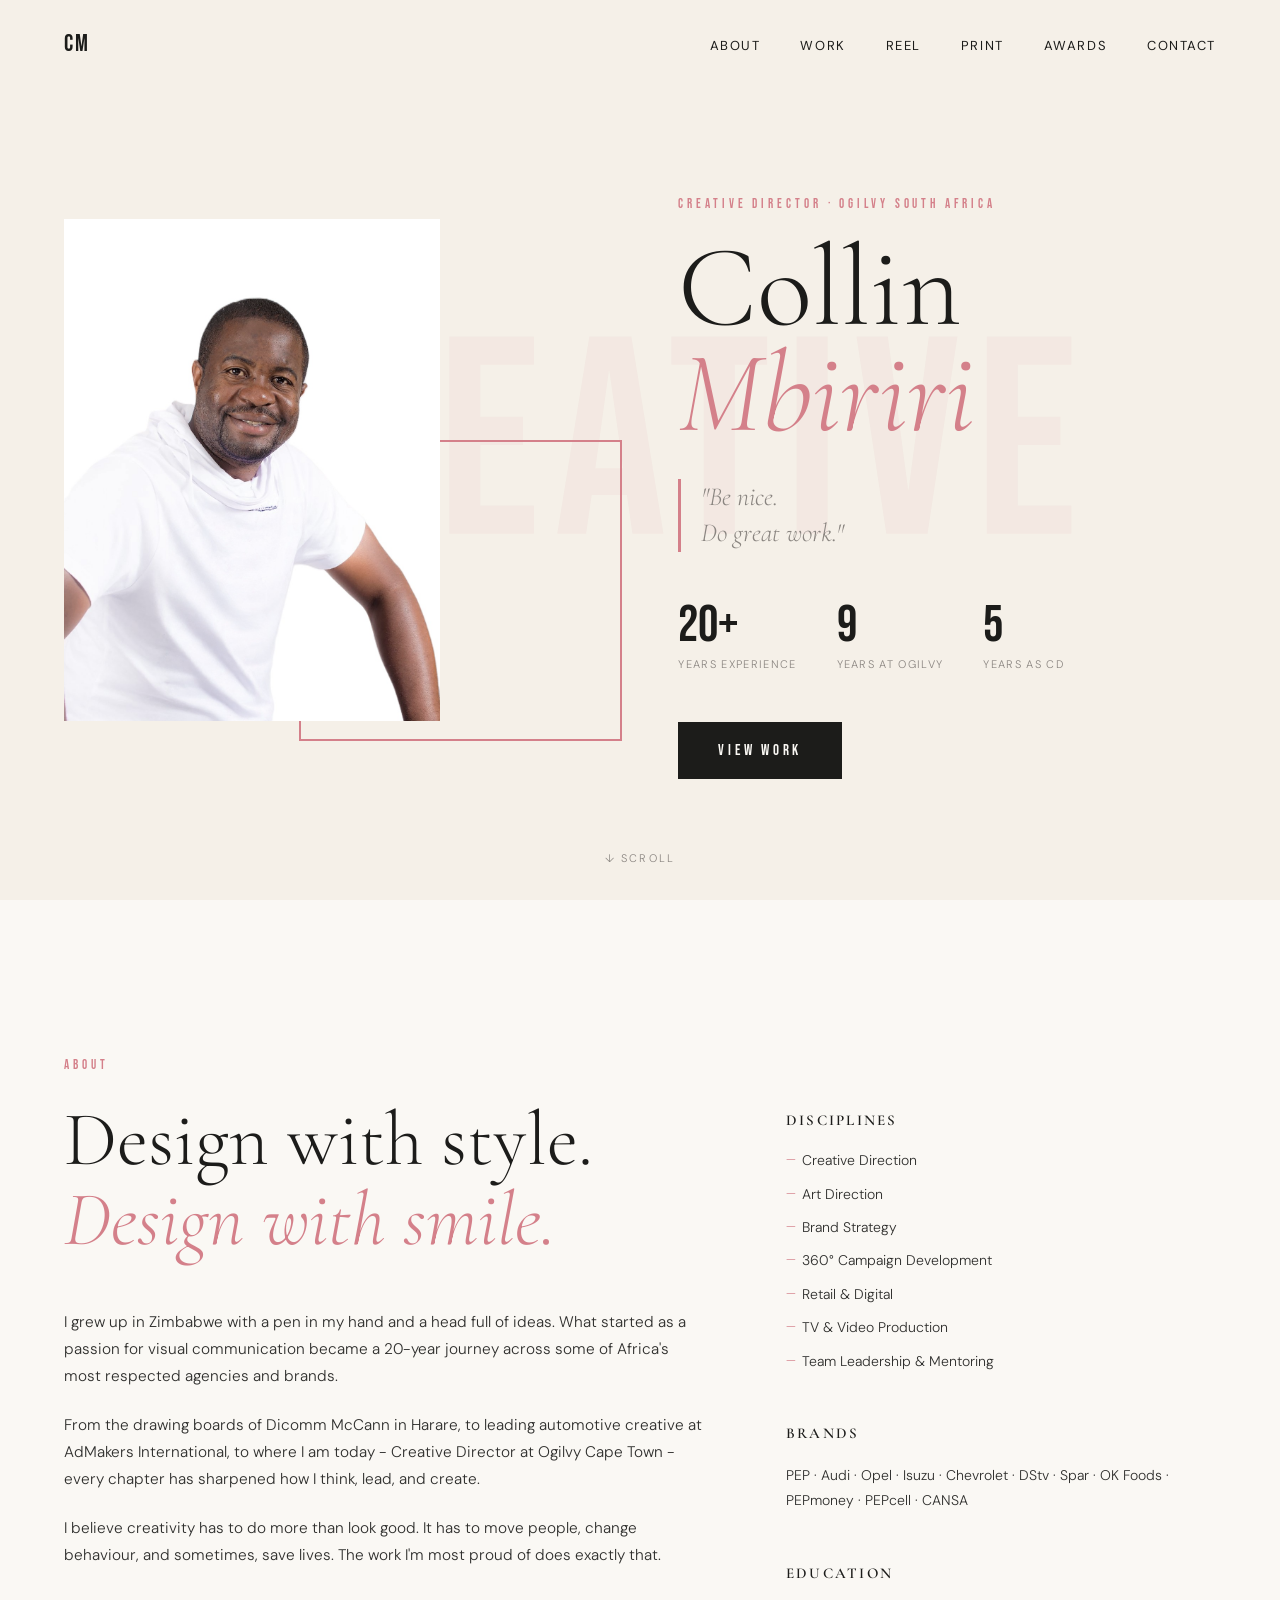
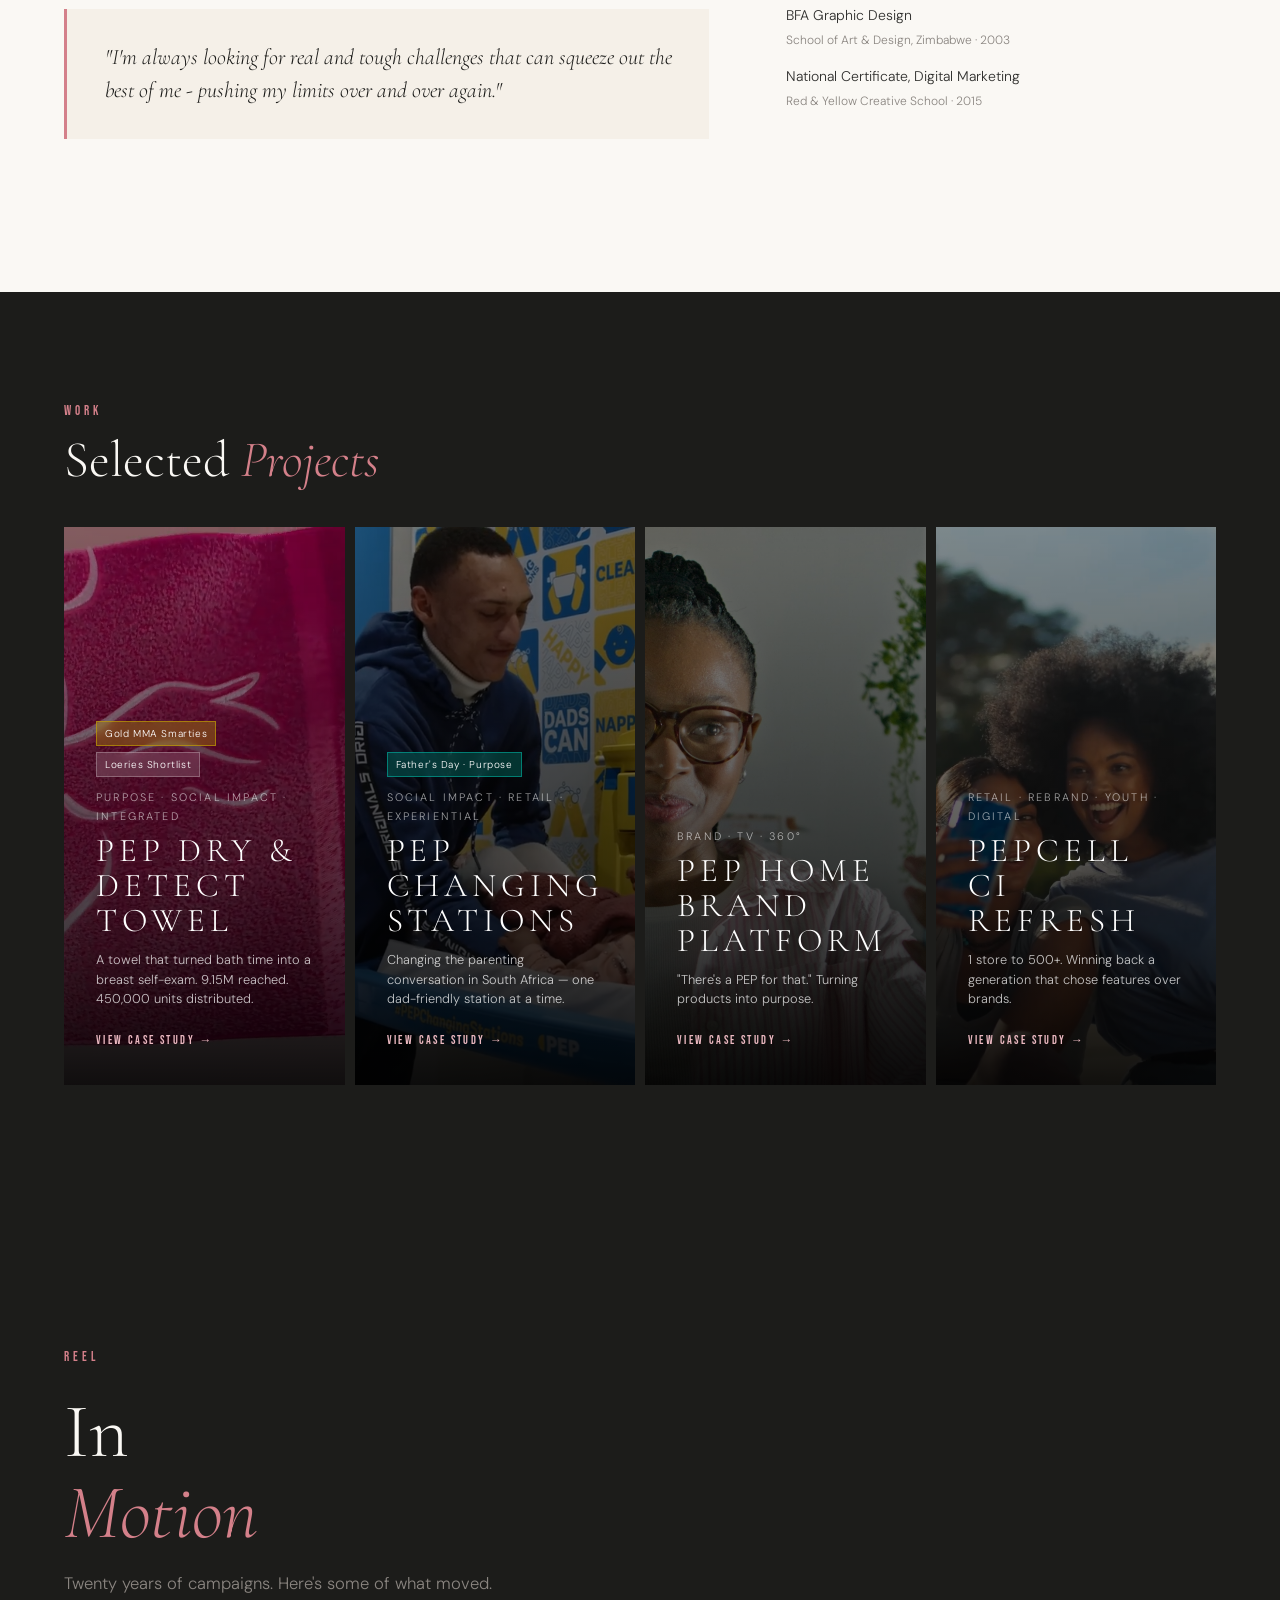
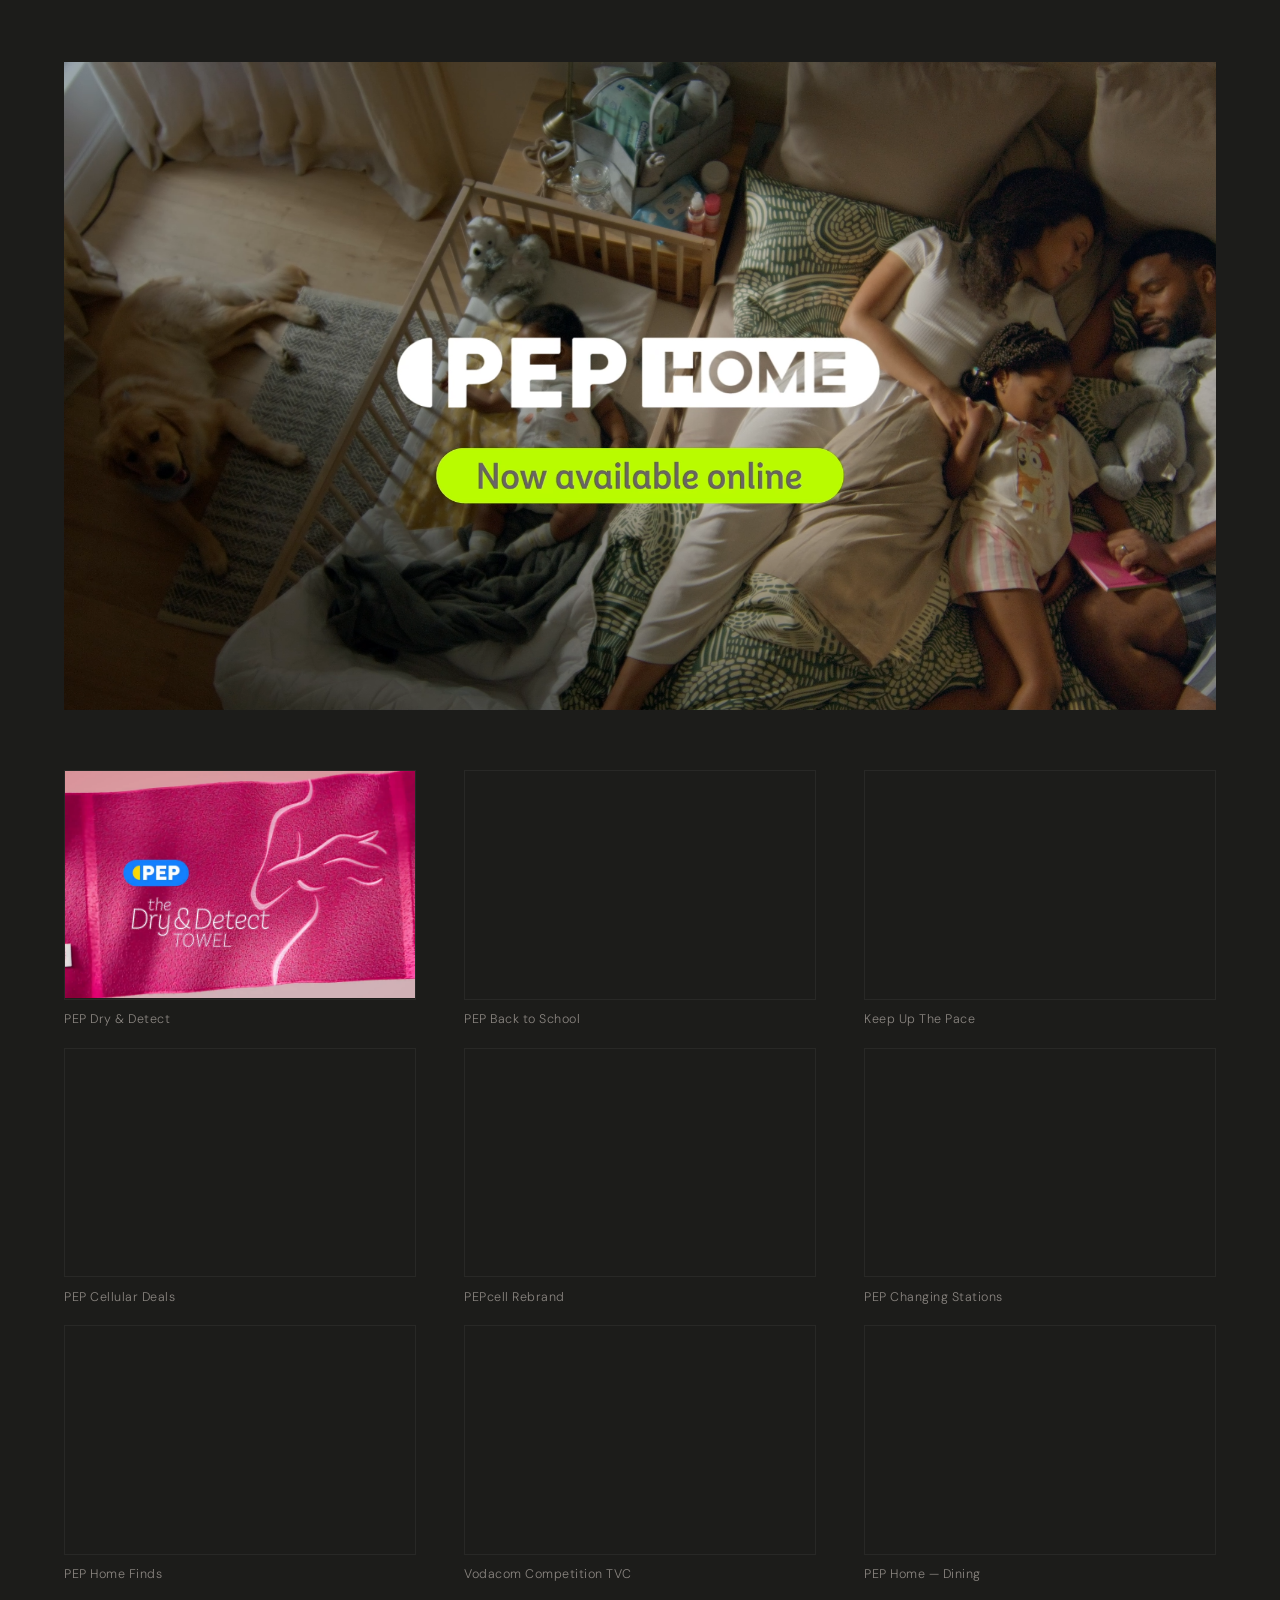
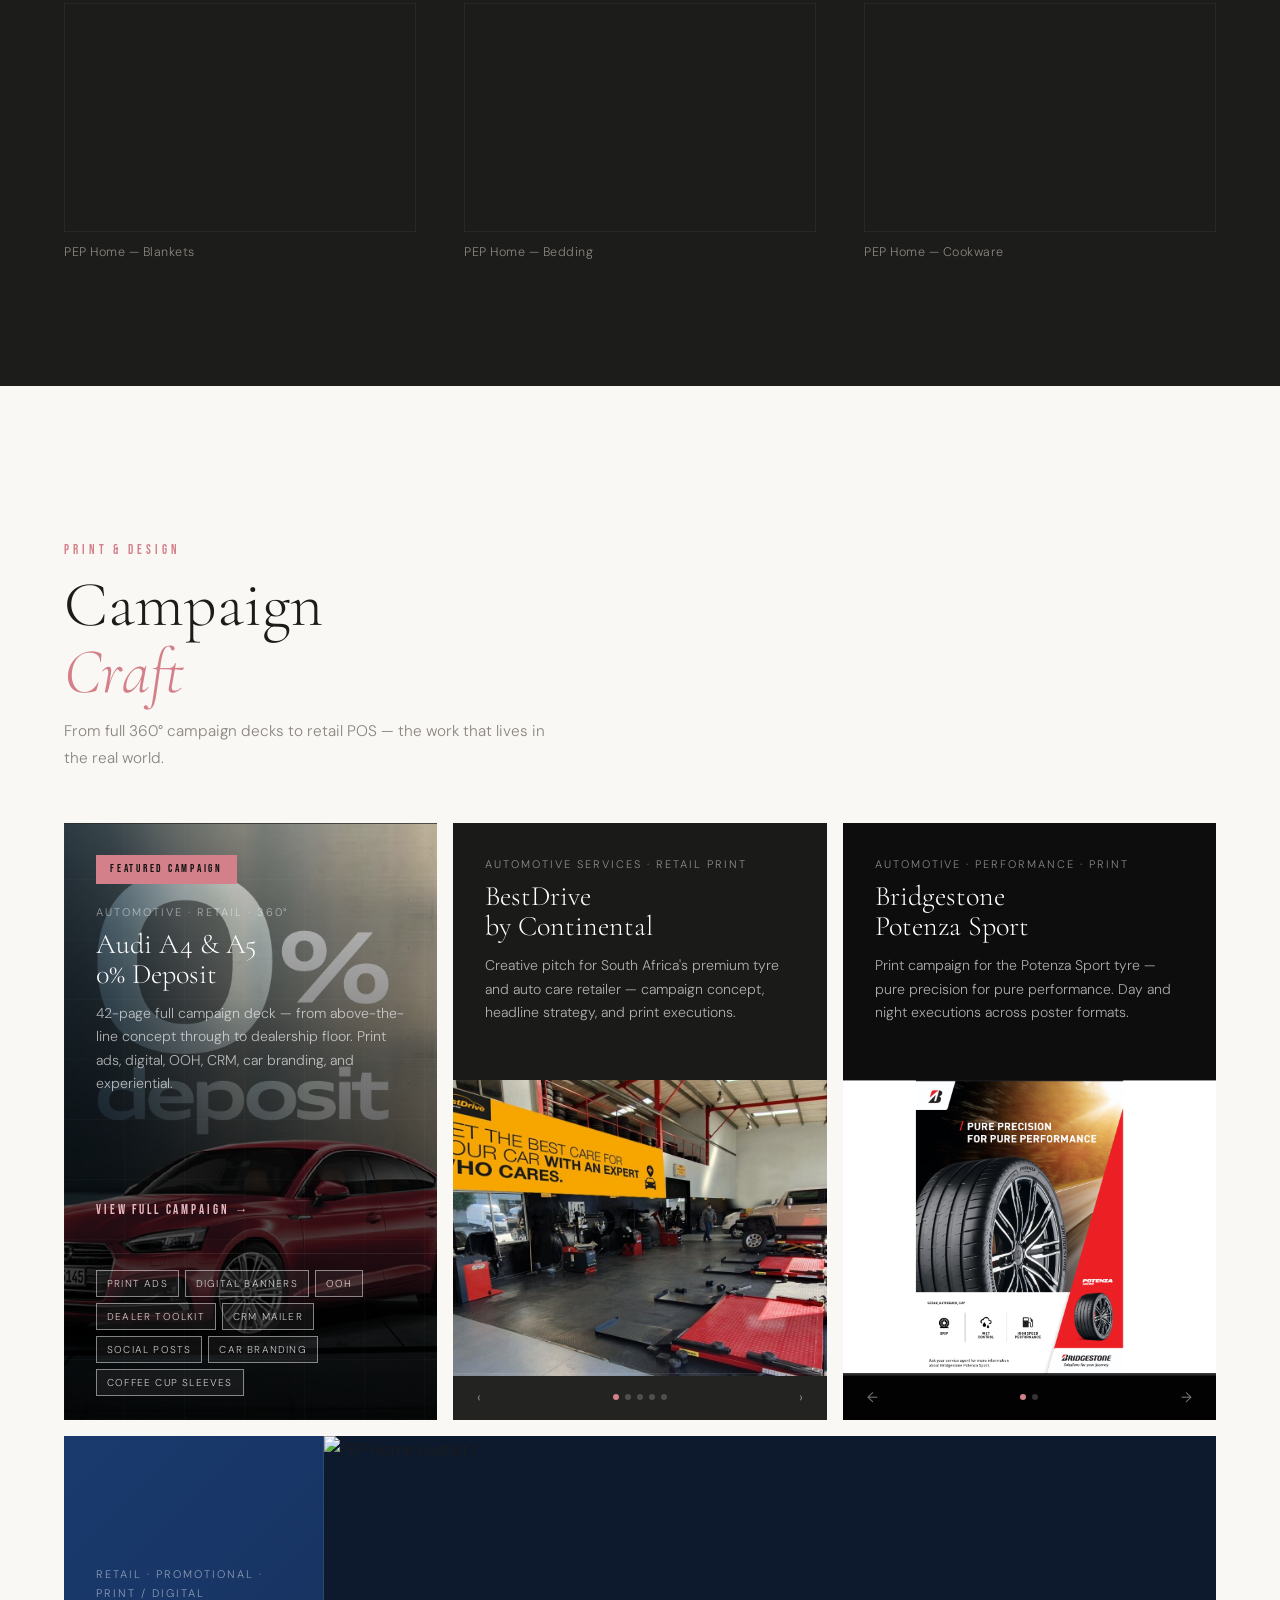
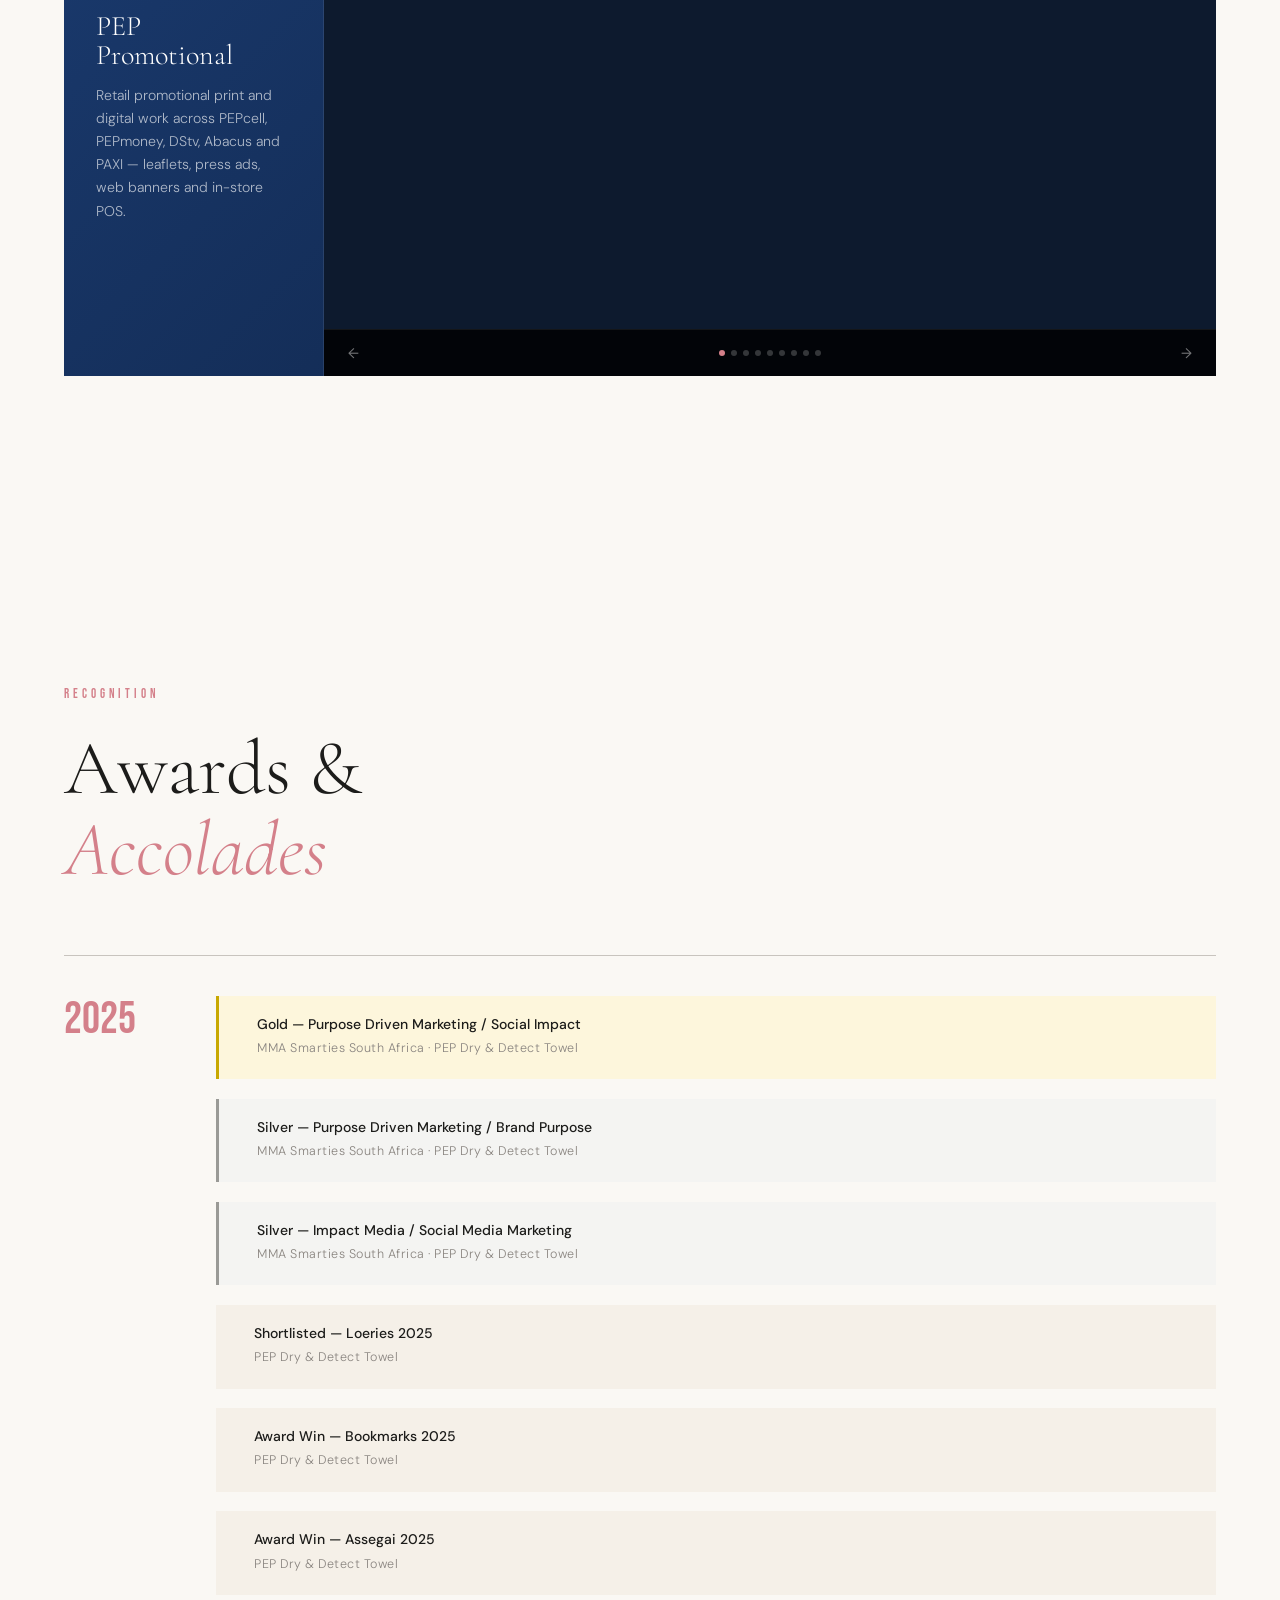
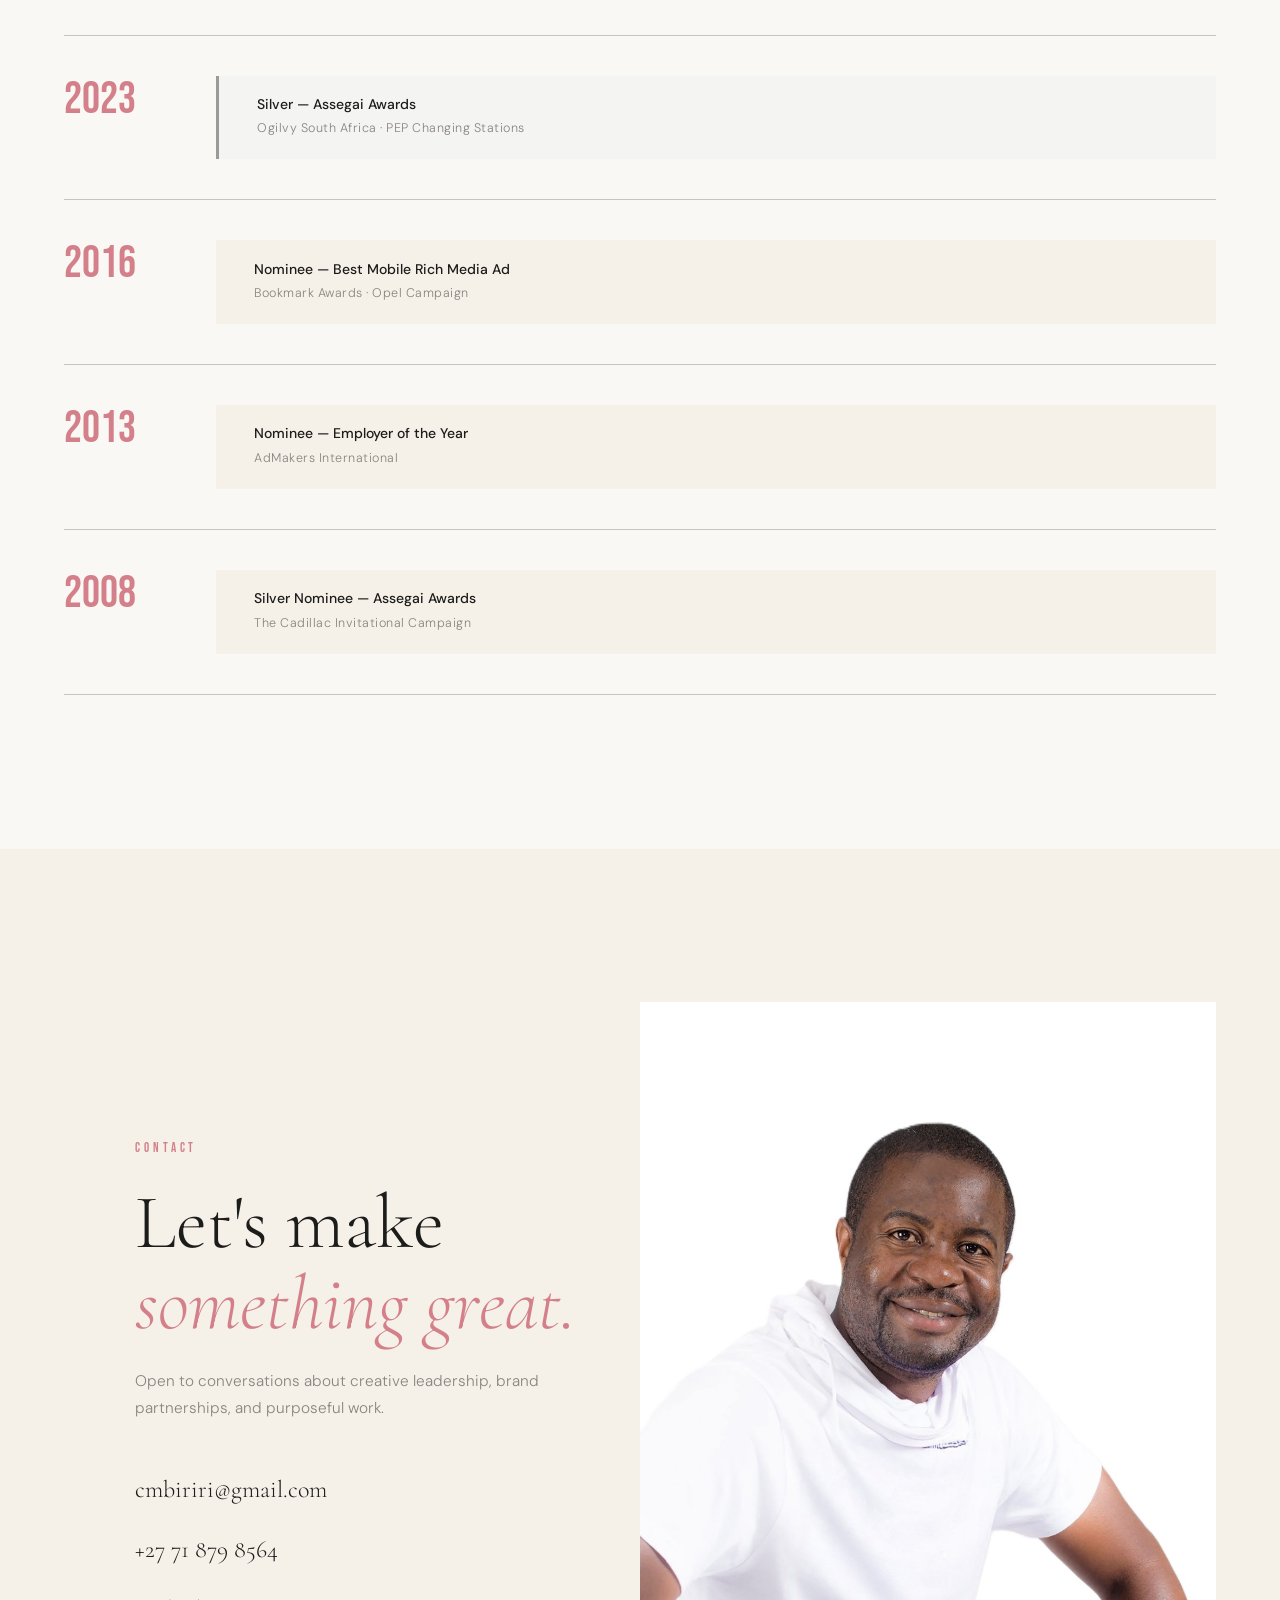
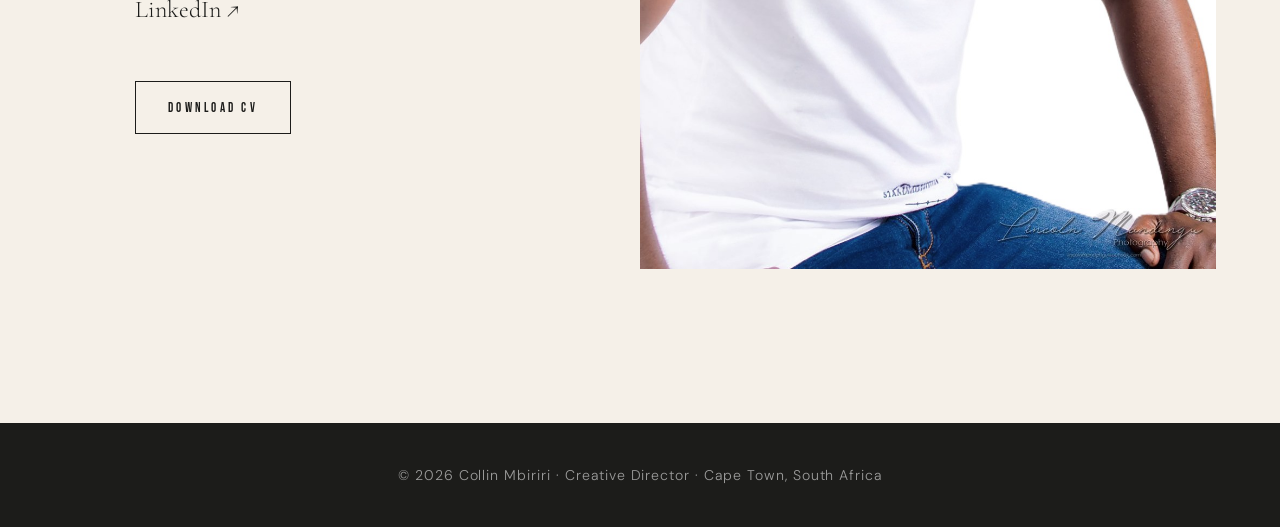
==== commit b2730edf: "j" ====
--- a/index.html
+++ b/index.html
@@ -81,15 +81,11 @@
       <div class="about-grid">
         <div class="about-text">
           <h2 class="about-heading">Design with style.<br /><em>Design with smile.</em></h2>
-          <p>I grew up in Zimbabwe with a pen in my hand and a head full of ideas. What started as a passion for visual
-            communication became a 20-year journey across some of Africa's most respected agencies and brands.</p>
-          <p>From the drawing boards of Dicomm McCann in Harare, to leading automotive creative at AdMakers
-            International, to where I am today — Creative Director at Ogilvy Cape Town — every chapter has sharpened how
-            I think, lead, and create.</p>
-          <p>I believe creativity has to do more than look good. It has to move people, change behaviour, and sometimes,
-            save lives. The work I'm most proud of does exactly that.</p>
+          <p>I grew up in Zimbabwe with a pen in my hand and a head full of ideas. What started as a passion for visual communication became a 20-year journey across some of Africa's most respected agencies and brands.</p>
+          <p>From the drawing boards of Dicomm McCann in Harare, to leading automotive creative at AdMakers International, to where I am today - Creative Director at Ogilvy Cape Town - every chapter has sharpened how I think, lead, and create.</p>
+          <p>I believe creativity has to do more than look good. It has to move people, change behaviour, and sometimes, save lives. The work I'm most proud of does exactly that.</p>
           <blockquote class="about-quote">
-            "I'm always looking for real and tough challenges that can squeeze out the best of me — pushing my limits
+            "I'm always looking for real and tough challenges that can squeeze out the best of me - pushing my limits
             over and over again."
           </blockquote>
         </div>
@@ -531,6 +527,19 @@
         </div>
 
         <div class="award-year-block">
+          <div class="award-year">2023</div>
+          <div class="award-items">
+            <div class="award-item award-item--silver">
+              <span class="award-medal"></span>
+              <div>
+                <p class="award-title">Silver — Assegai Awards</p>
+                <p class="award-body">Ogilvy South Africa · PEP Changing Stations</p>
+              </div>
+            </div>
+          </div>
+        </div>
+
+        <div class="award-year-block">
           <div class="award-year">2016</div>
           <div class="award-items">
             <div class="award-item">
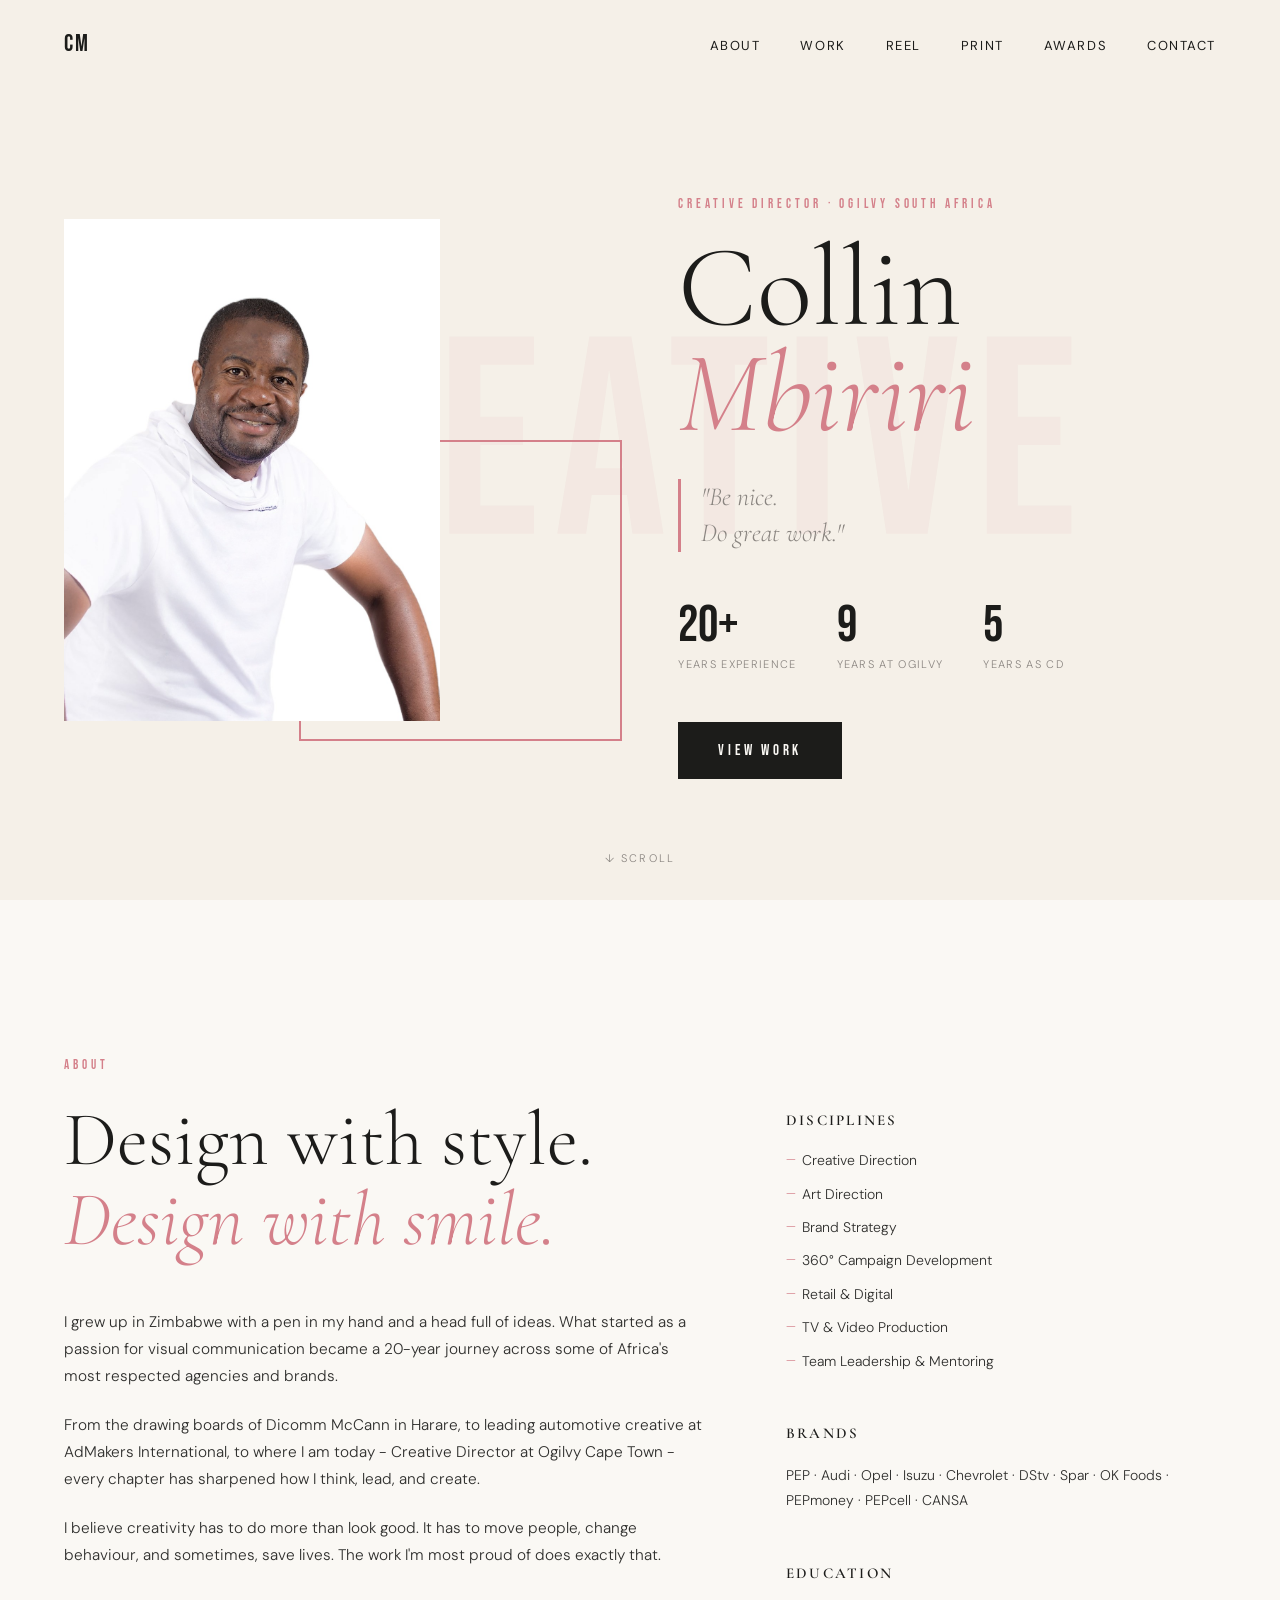
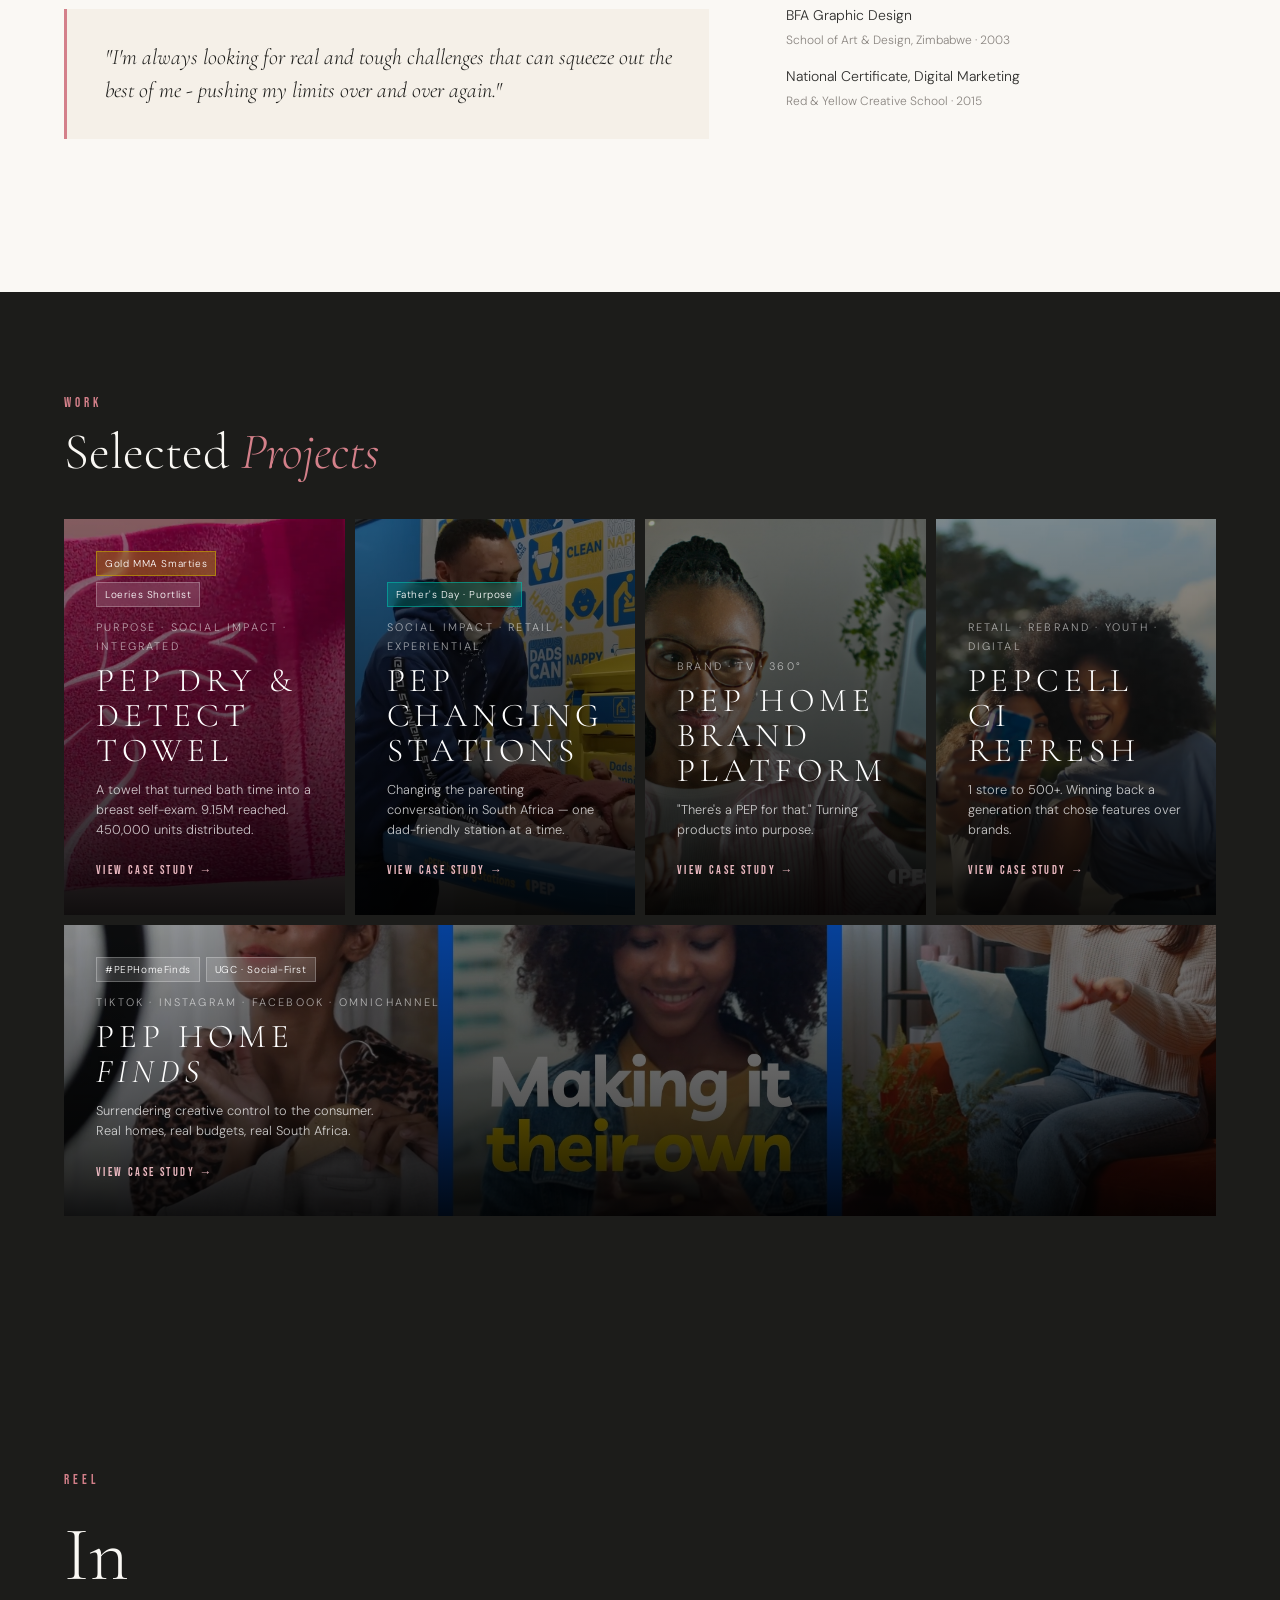
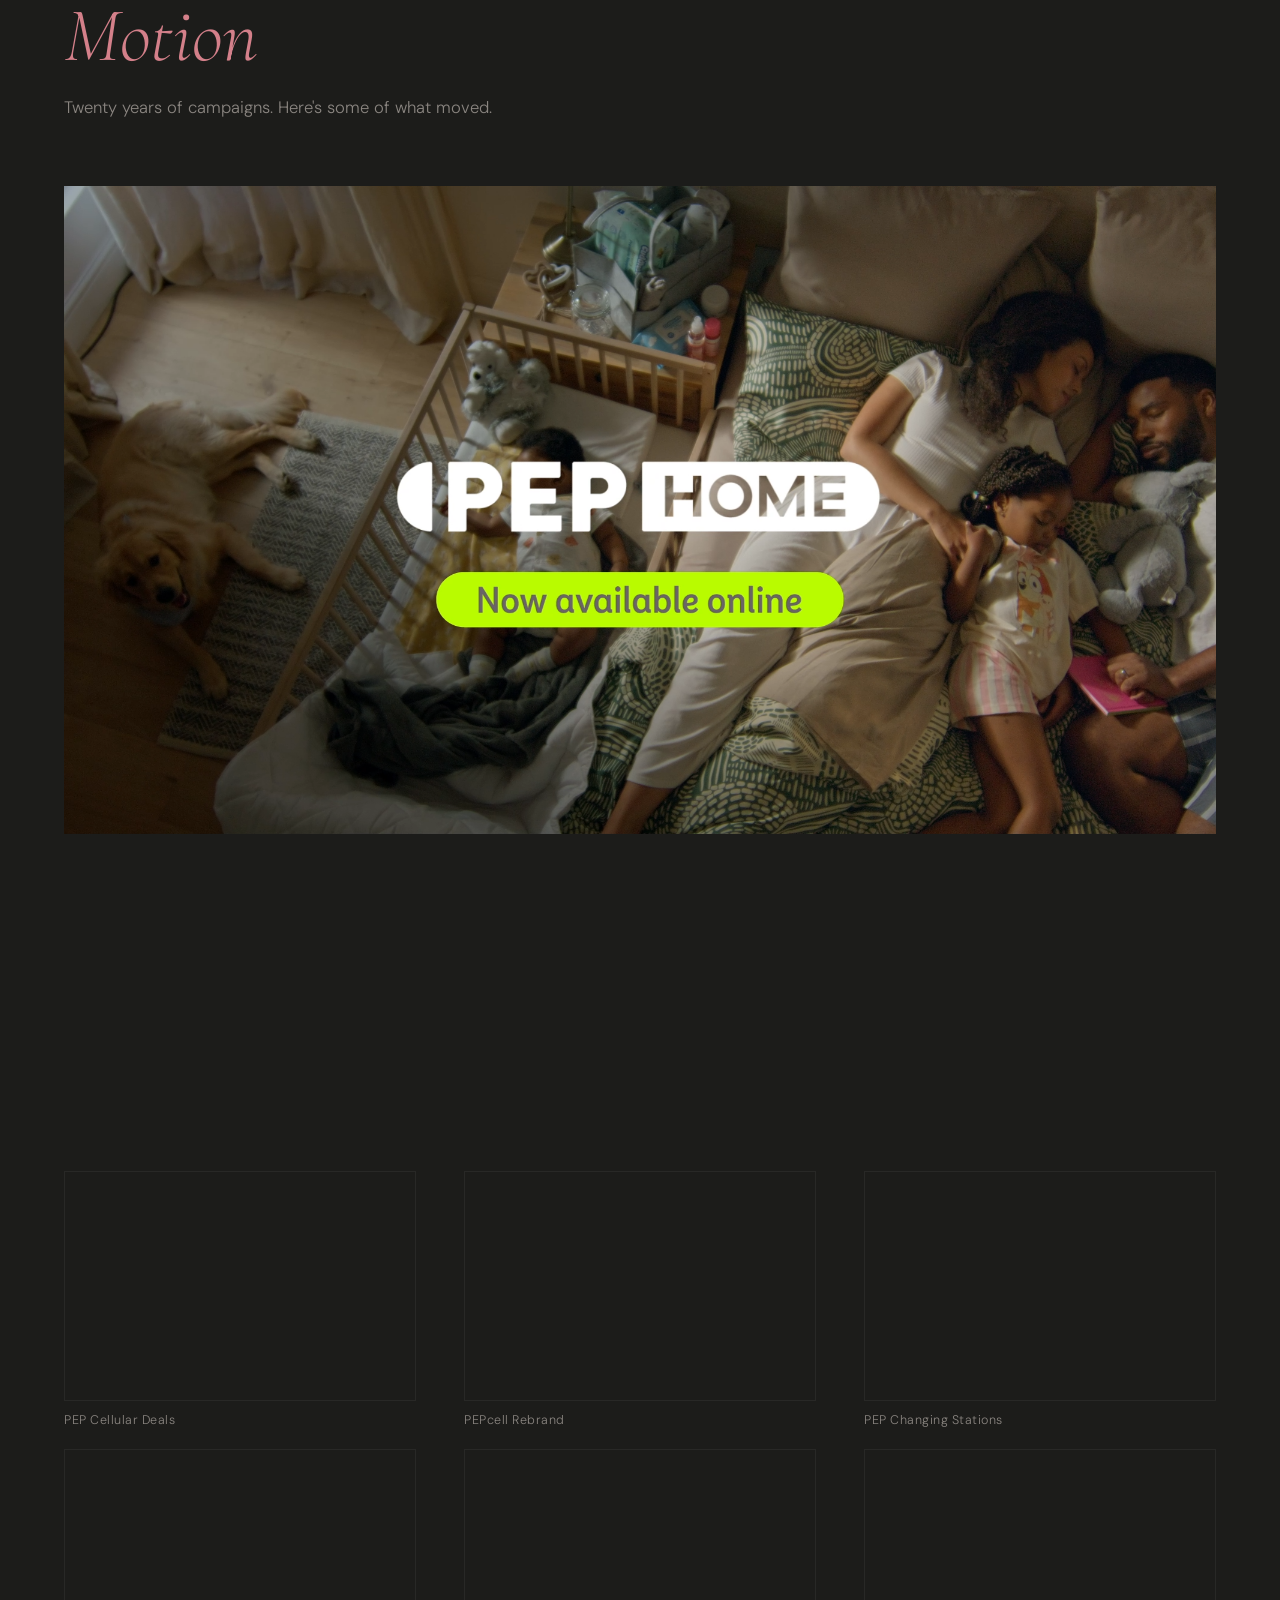
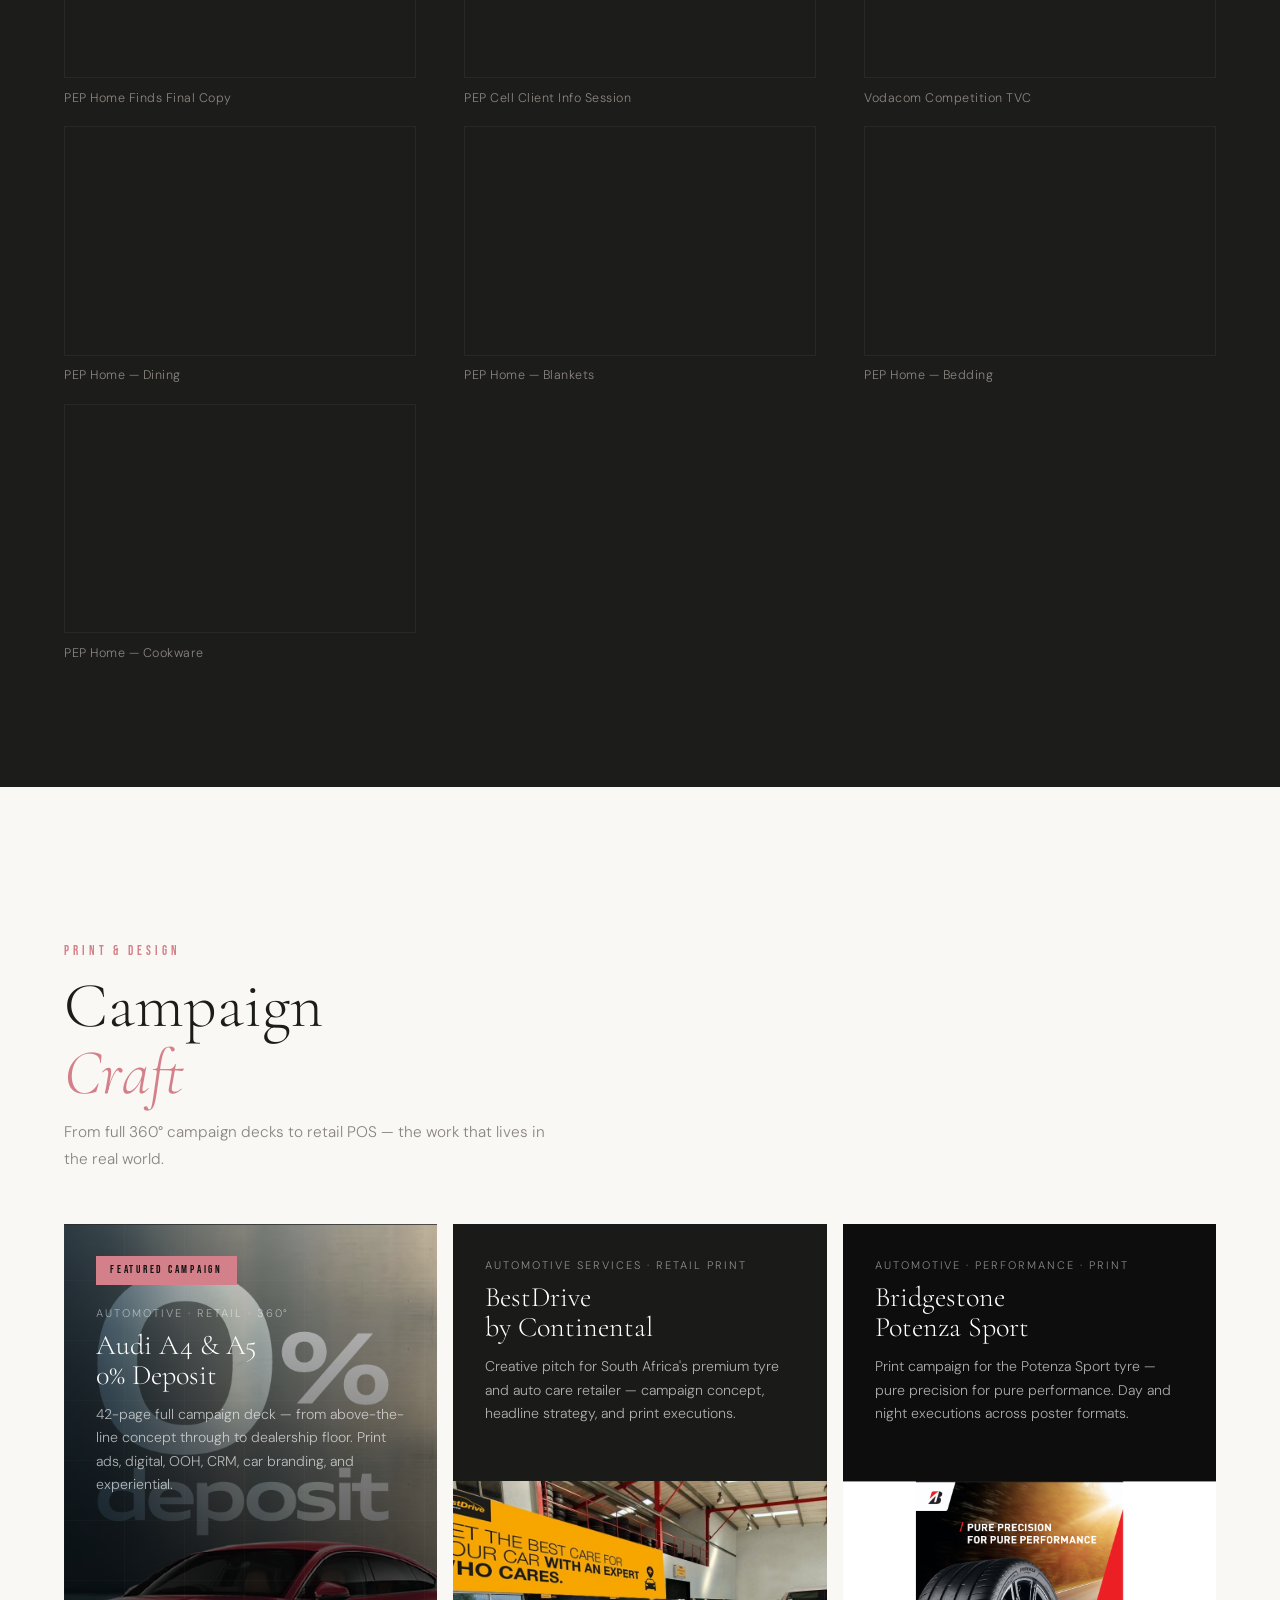
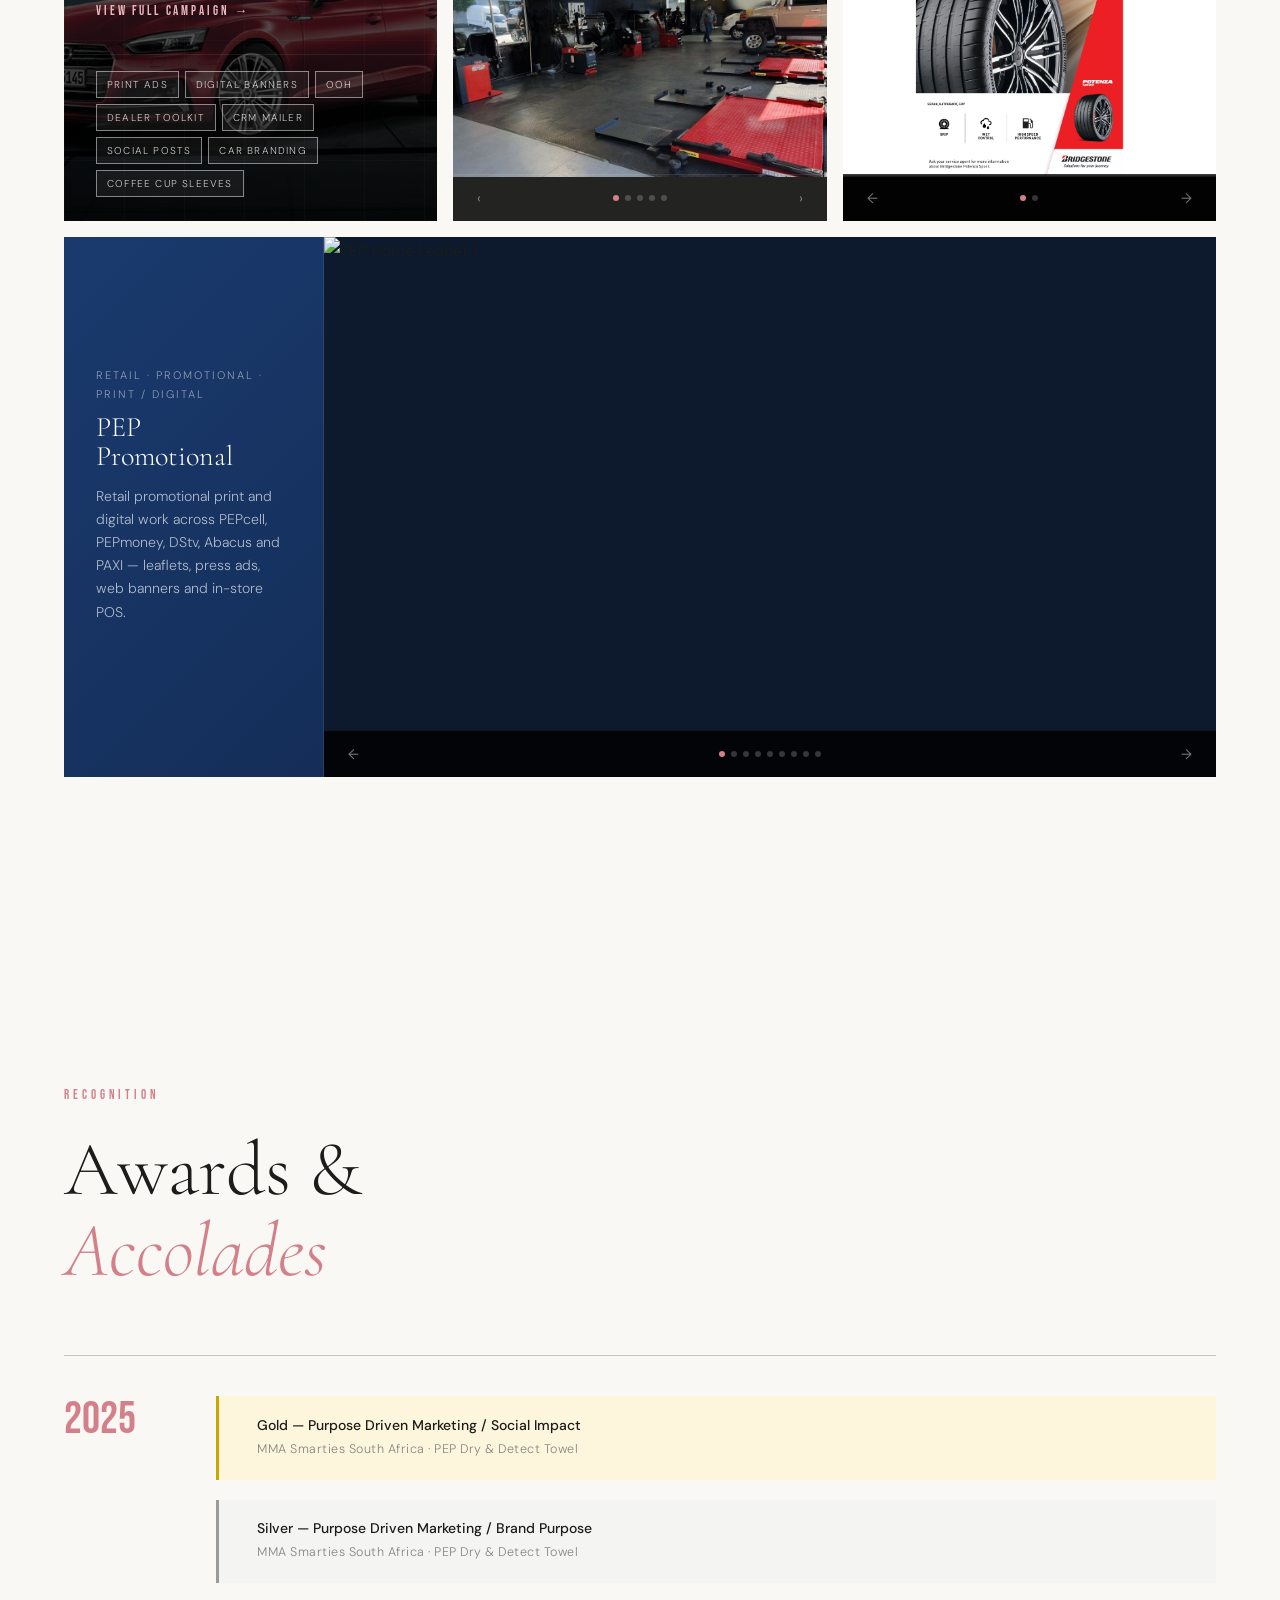
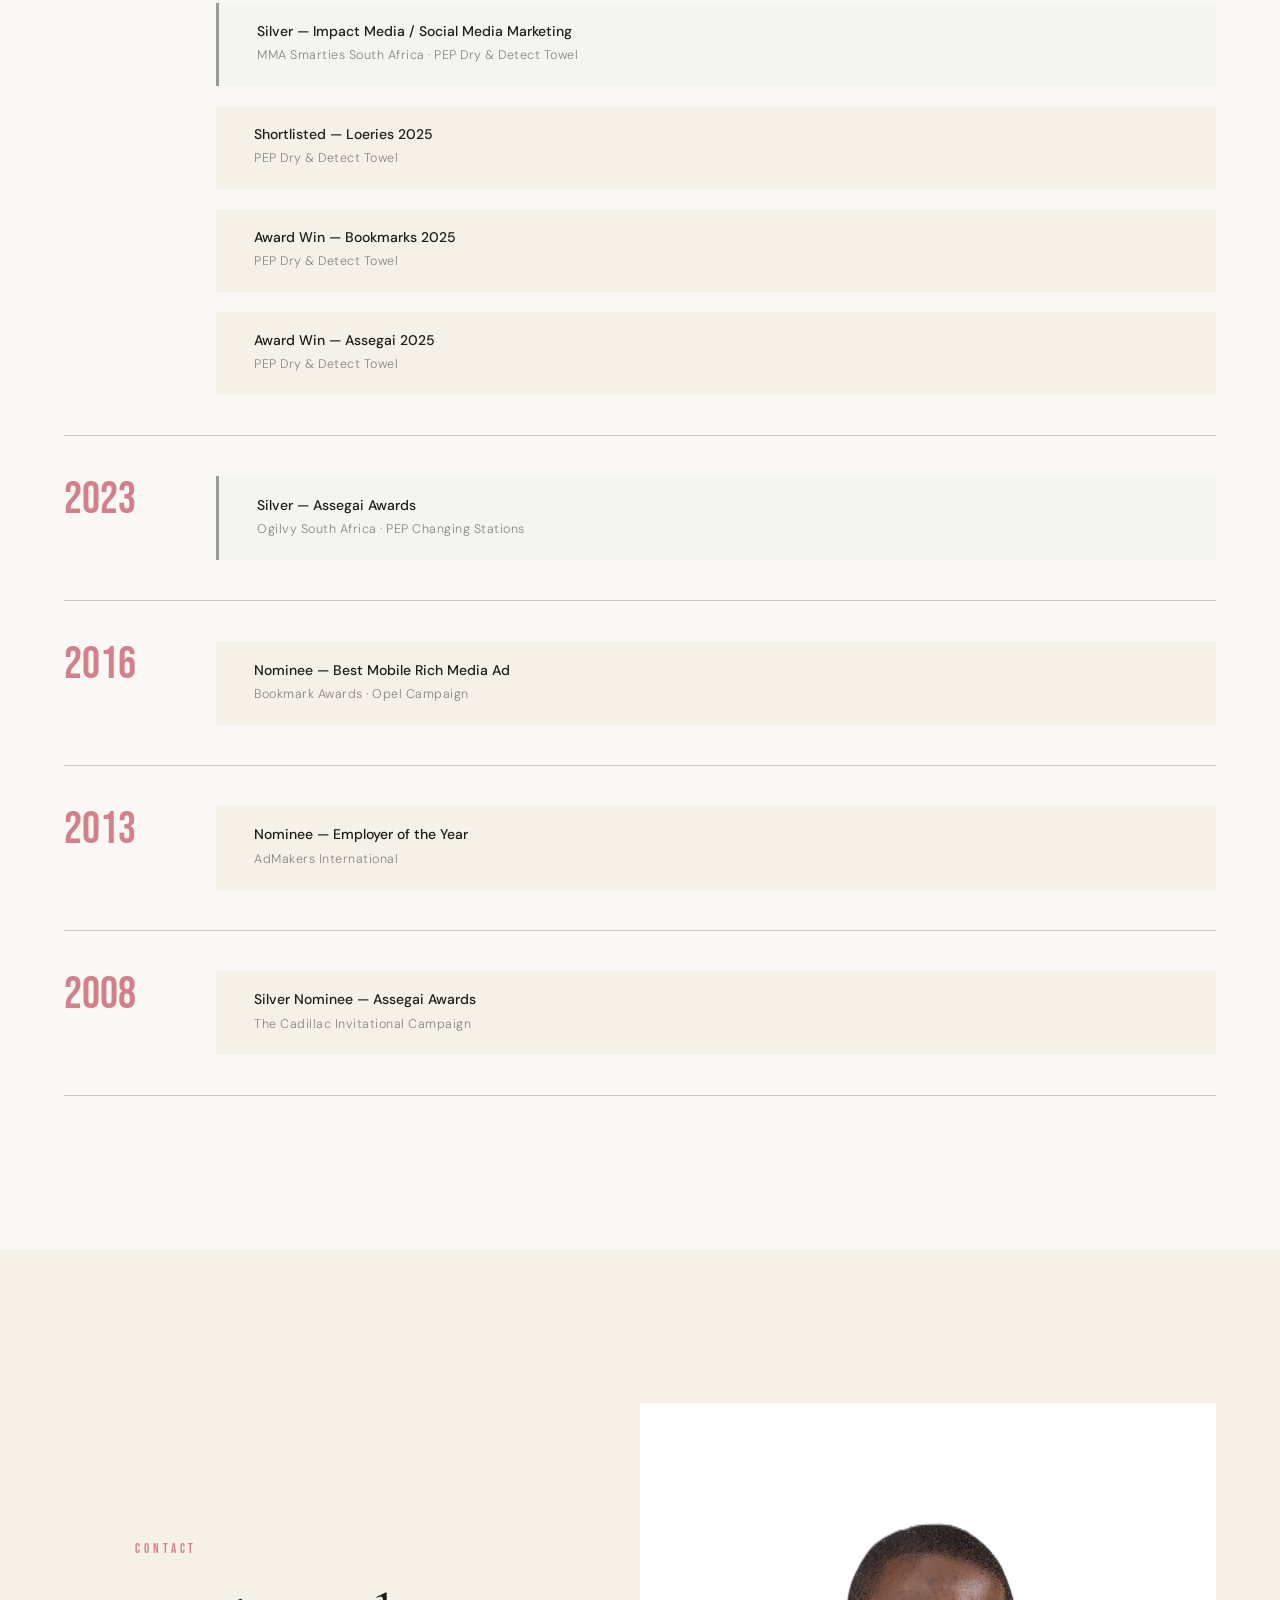
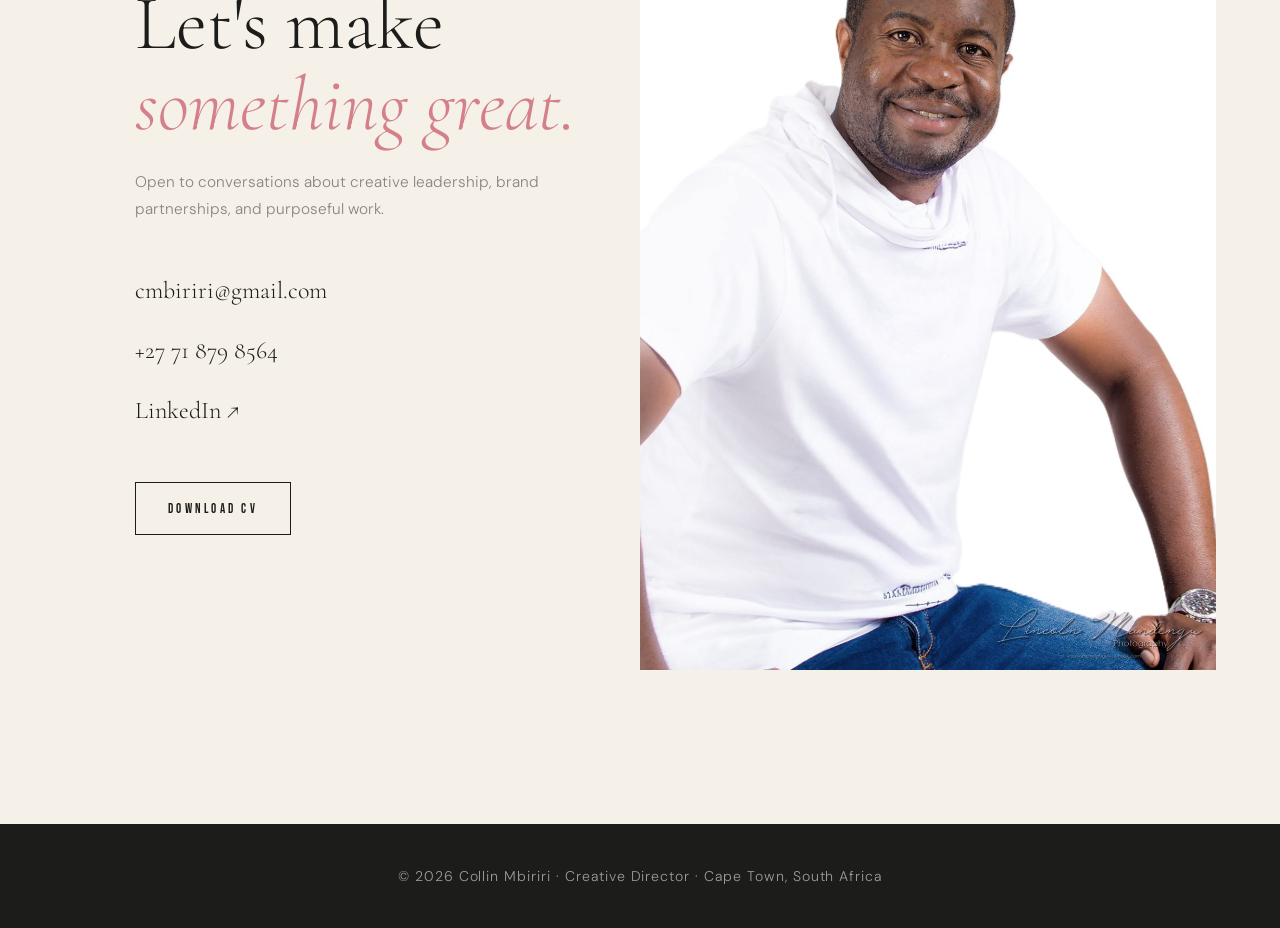
==== commit dfeadad4: "mn" ====
--- a/index.html
+++ b/index.html
@@ -187,6 +187,22 @@
           </div>
         </a>
 
+        <!-- #PEPHomeFinds — featured full-width -->
+        <a href="pages/pepfinds.html" class="bento-cell bento-hero bento-pepfinds">
+          <div class="bento-bg"
+            style="background-image: url('images/PepFindInd.png'); background-size: cover; background-position: center;">
+          </div>
+          <div class="bento-content">
+            <div class="bento-pills">
+              <span class="bento-pill bento-pill--lime">#PEPHomeFinds</span>
+              <span class="bento-pill">UGC · Social-First</span>
+            </div>
+            <p class="bento-tag">TikTok · Instagram · Facebook · Omnichannel</p>
+            <h3 class="bento-title">PEP Home<br /><em>Finds</em></h3>
+            <p class="bento-desc">Surrendering creative control to the consumer. Real homes, real budgets, real South Africa.</p>
+            <span class="bento-cta">View Case Study →</span>
+          </div>
+        </a>
 
       </div>
     </div>
@@ -237,10 +253,16 @@
             muted loop preload="metadata"></video>
           <p>PEP Changing Stations</p>
         </div>
-        <div class="reel-item">
-          <video class="reel-thumb-video" src="videos/PEP_Home_Finds_2026_final.mp4"
-            muted loop preload="metadata"></video>
-          <p>PEP Home Finds</p>
+        
+        <div class="reel-item">
+          <video class="reel-thumb-video" src="videos/PEP Home Finds_2026_final_copy.mp4"
+            muted loop preload="metadata"></video>
+          <p>PEP Home Finds Final Copy</p>
+        </div>
+        <div class="reel-item">
+          <video class="reel-thumb-video" src="videos/PEPCell_ClientInfoSession_FA.mp4"
+            muted loop preload="metadata"></video>
+          <p>PEP Cell Client Info Session</p>
         </div>
         <div class="reel-item">
           <video class="reel-thumb-video" src="videos/Vodacom_compatition_TVC.mp4"
--- a/css/work.css
+++ b/css/work.css
@@ -34,19 +34,27 @@
   font-style: italic;
 }
 
-/* ─── BENTO GRID — 4 equal projects ─────────────── */
+/* ─── BENTO GRID — 5 projects (4 top + 1 featured bottom) ── */
 .bento {
   display: grid;
-  grid-template-columns: 1fr 1fr 1fr 1fr;
-  grid-template-rows: 1fr;
+  grid-template-columns: repeat(4, 1fr);
+  grid-template-rows: 1fr auto;
   gap: 10px;
-  height: clamp(500px, 62vh, 720px);
-}
-
-.bento-dry        { grid-column: 1; grid-row: 1; }
+  height: auto;
+}
+
+.bento-dry        { grid-column: 1; grid-row: 1; min-height: clamp(300px, 42vh, 520px); }
 .bento-changing   { grid-column: 2; grid-row: 1; }
 .bento-pep-brand  { grid-column: 3; grid-row: 1; }
 .bento-pepcell    { grid-column: 4; grid-row: 1; }
+/* PEPHomeFinds — full-width featured row */
+.bento-pepfinds   { grid-column: 1 / 5; grid-row: 2; min-height: clamp(200px, 26vh, 300px); }
+
+.bento-pill--lime {
+  background: rgba(186,251,0,0.2);
+  border-color: rgba(186,251,0,0.55);
+  color: #bafb00;
+}
 
 /* ─── CELL BASE ──────────────────────────────────── */
 .bento-cell {
@@ -246,7 +254,7 @@
 @media (max-width: 1024px) {
   .bento {
     grid-template-columns: 1fr 1fr;
-    grid-template-rows: 1fr 1fr;
+    grid-template-rows: auto;
     height: auto;
   }
 
@@ -254,6 +262,7 @@
   .bento-changing   { grid-column: 2; grid-row: 1; }
   .bento-pep-brand  { grid-column: 1; grid-row: 2; }
   .bento-pepcell    { grid-column: 2; grid-row: 2; }
+  .bento-pepfinds   { grid-column: 1 / 3; grid-row: 3; }
 
   .bento-cell { min-height: 300px; }
 }
@@ -265,7 +274,8 @@
   }
 
   .bento-dry, .bento-changing,
-  .bento-pep-brand, .bento-pepcell {
+  .bento-pep-brand, .bento-pepcell,
+  .bento-pepfinds {
     grid-column: 1;
     grid-row: auto;
     min-height: 260px;
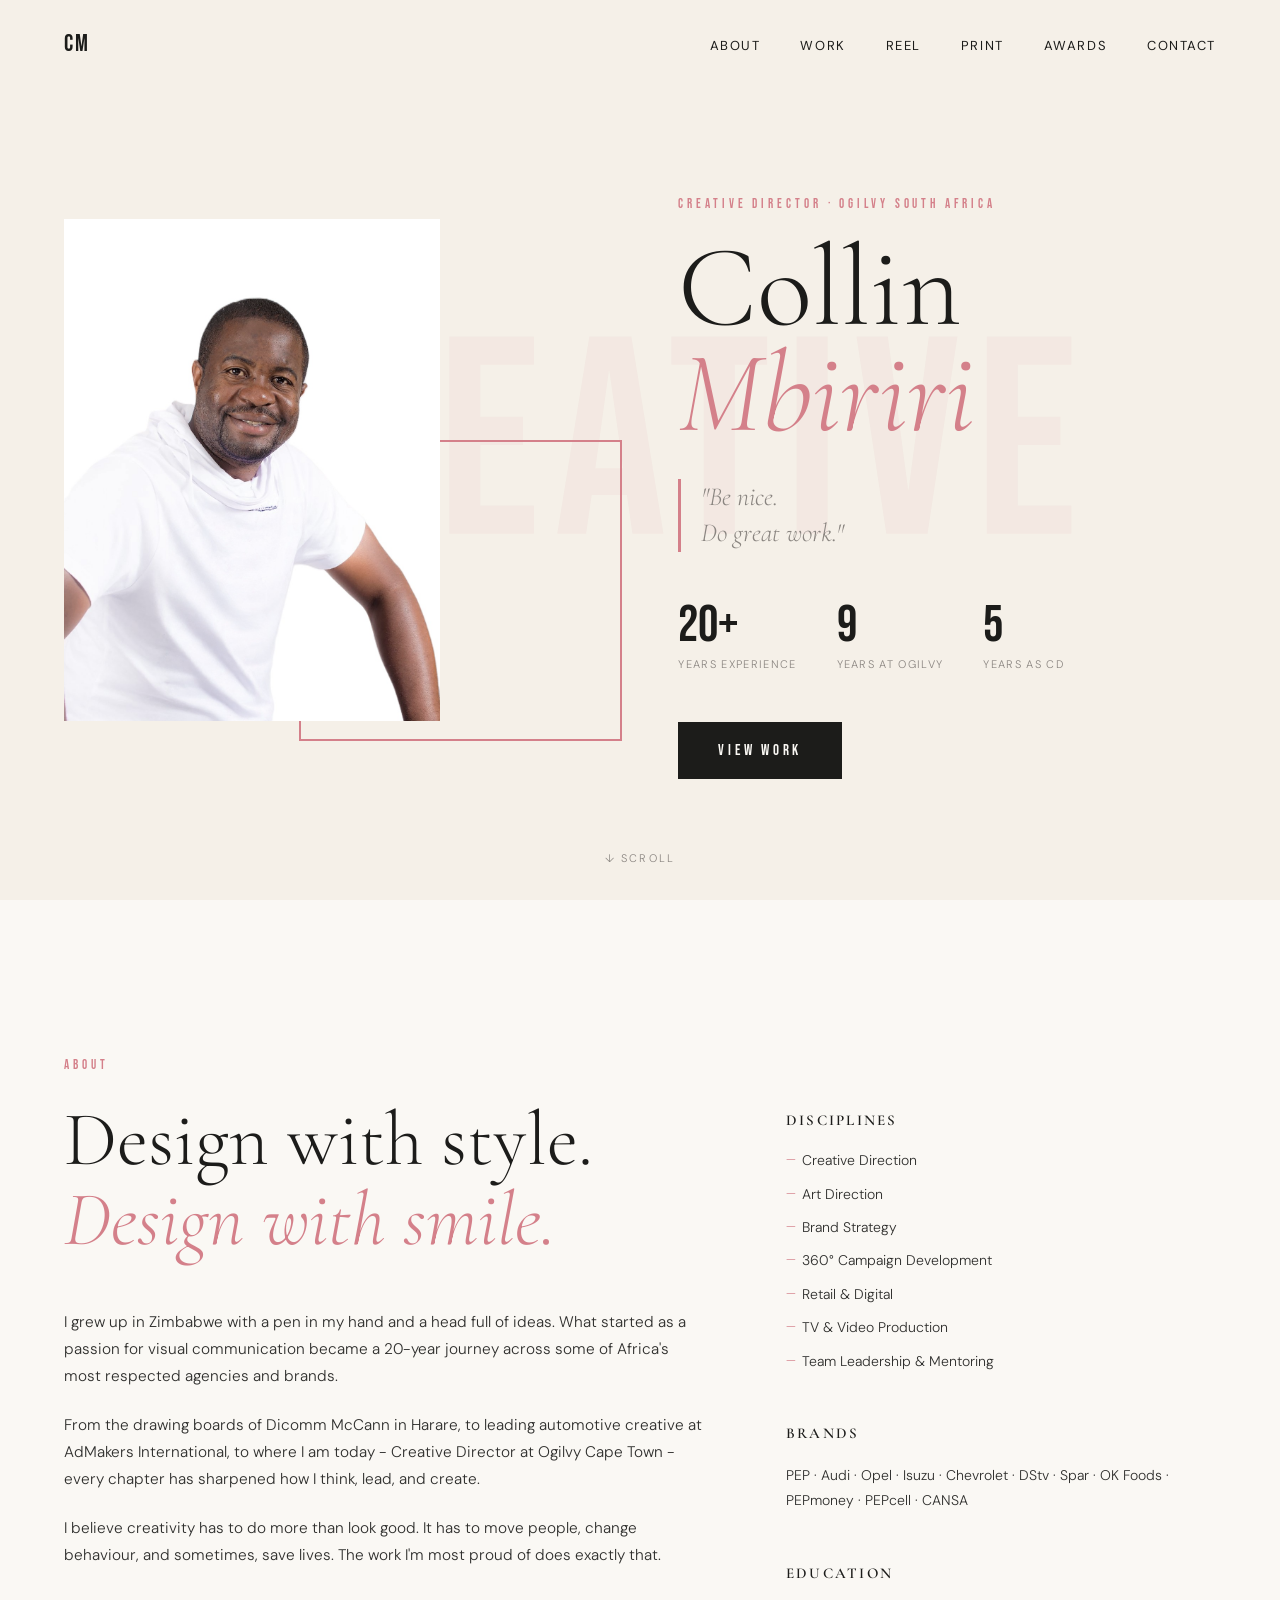
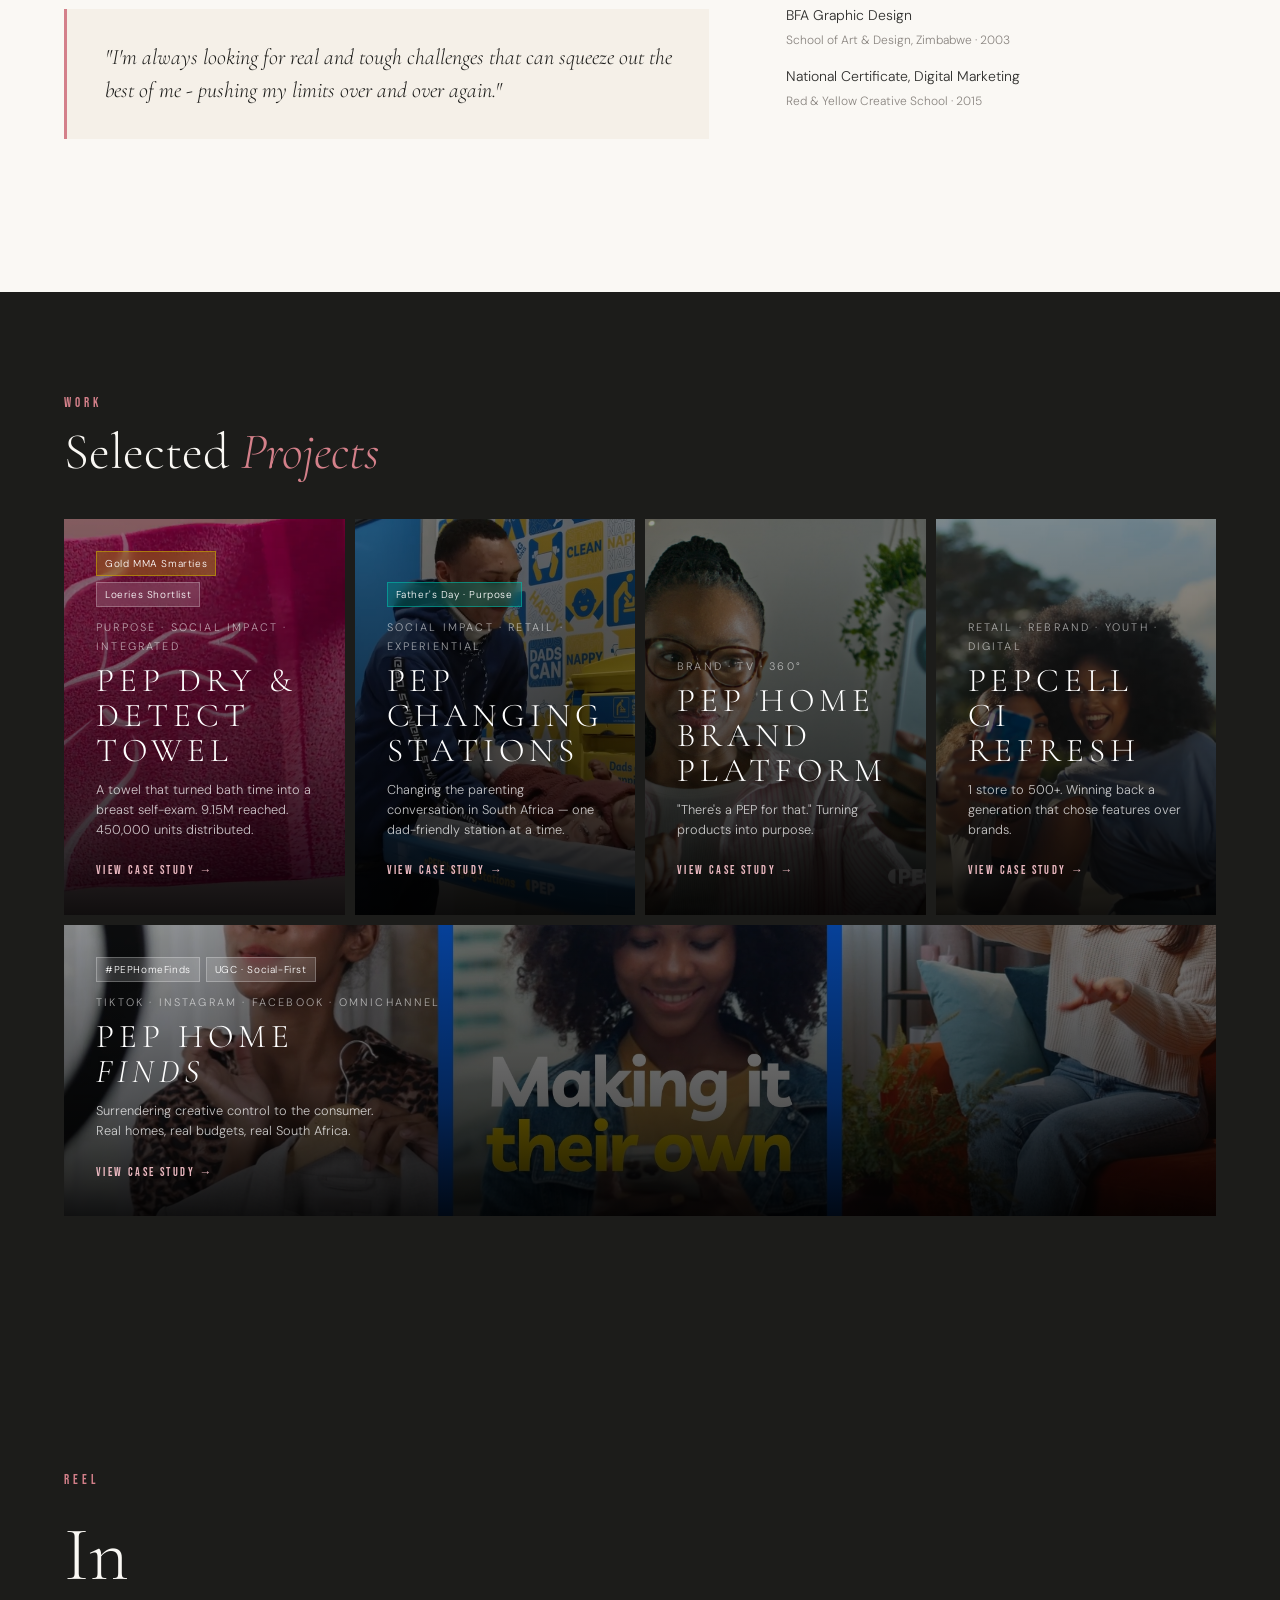
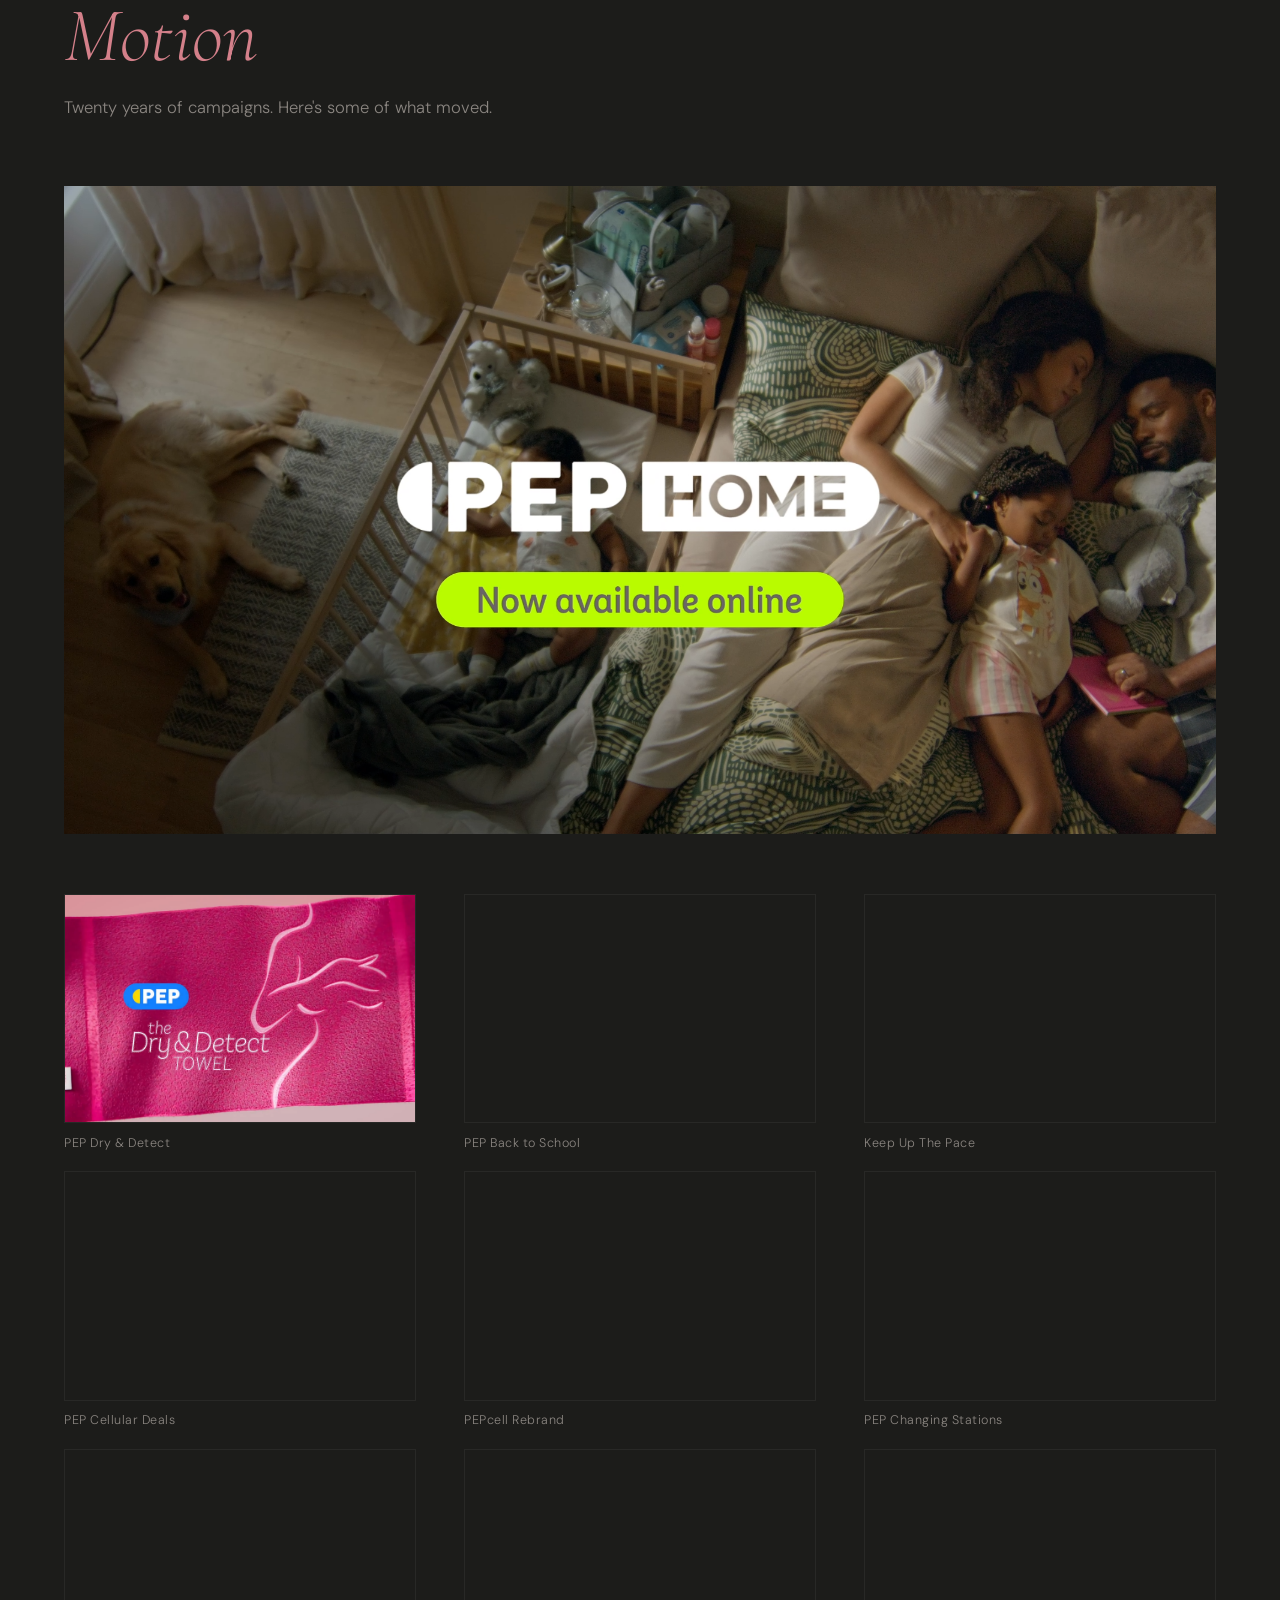
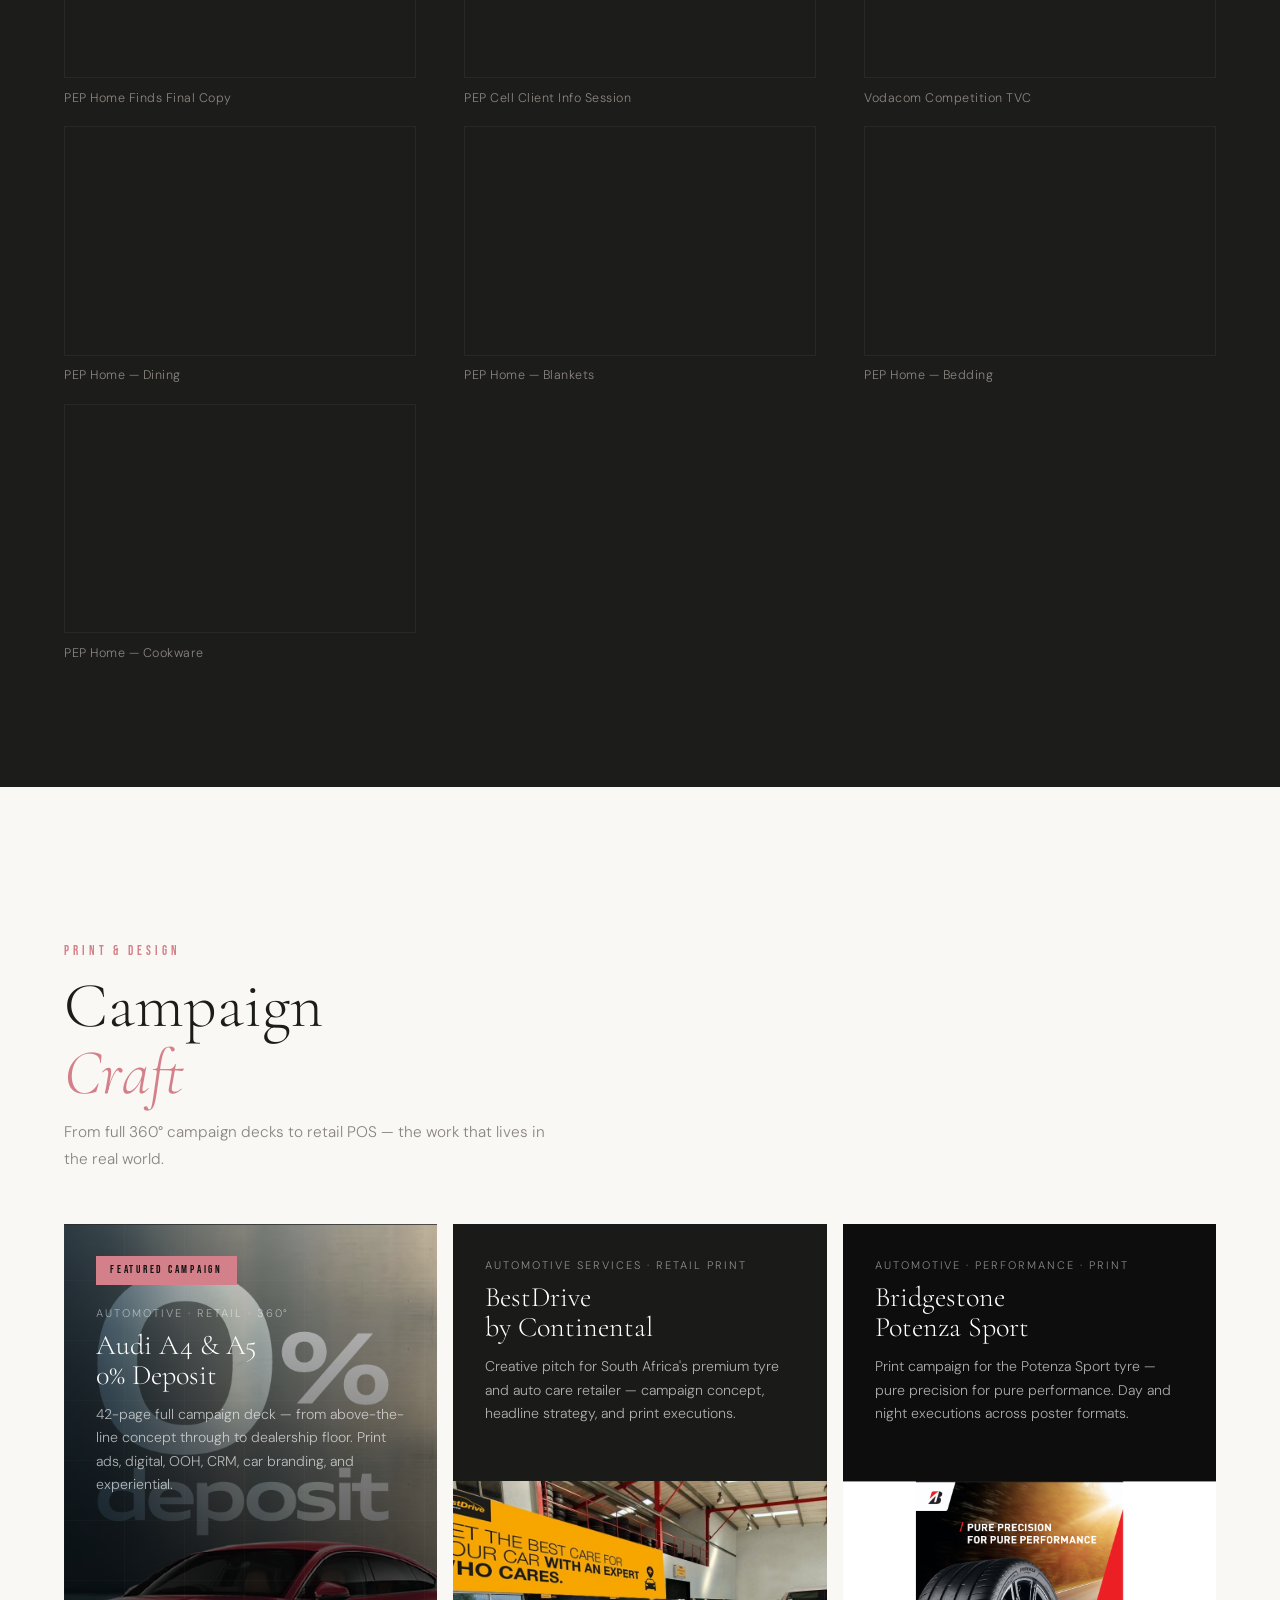
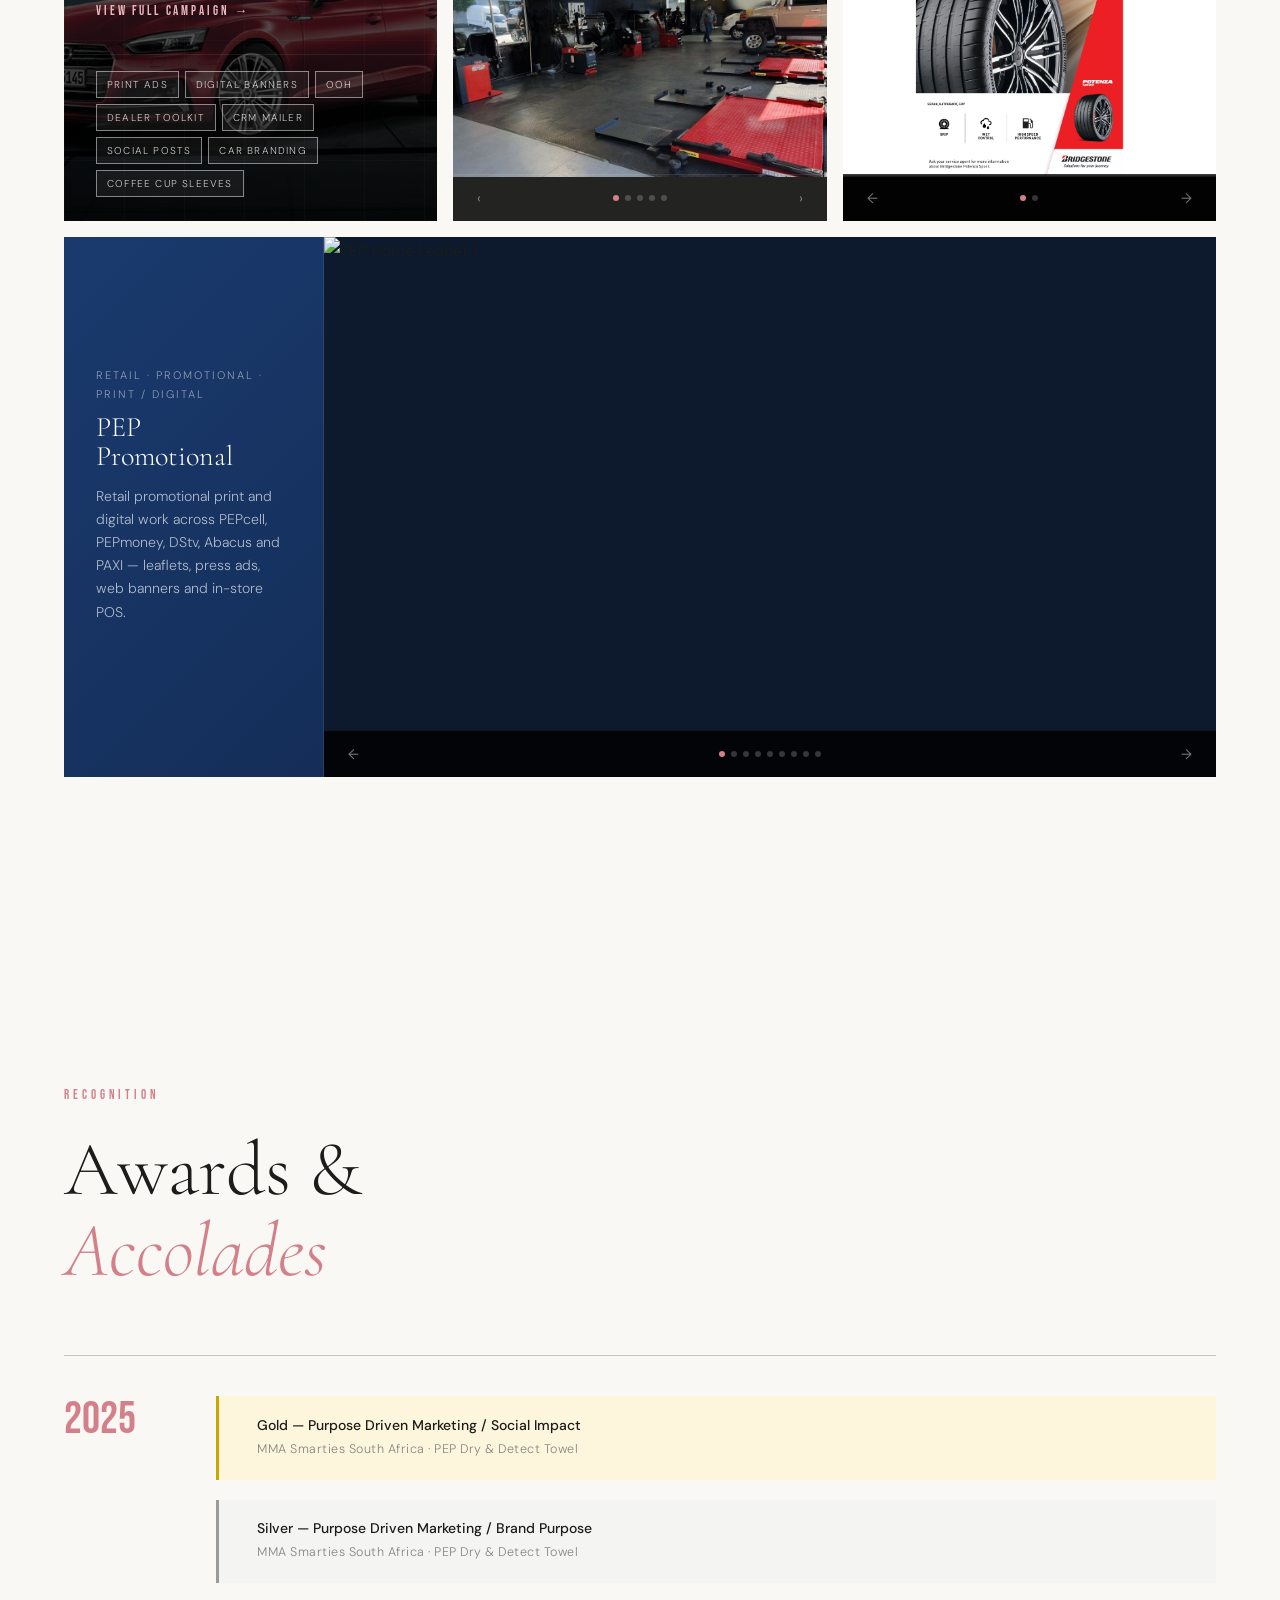
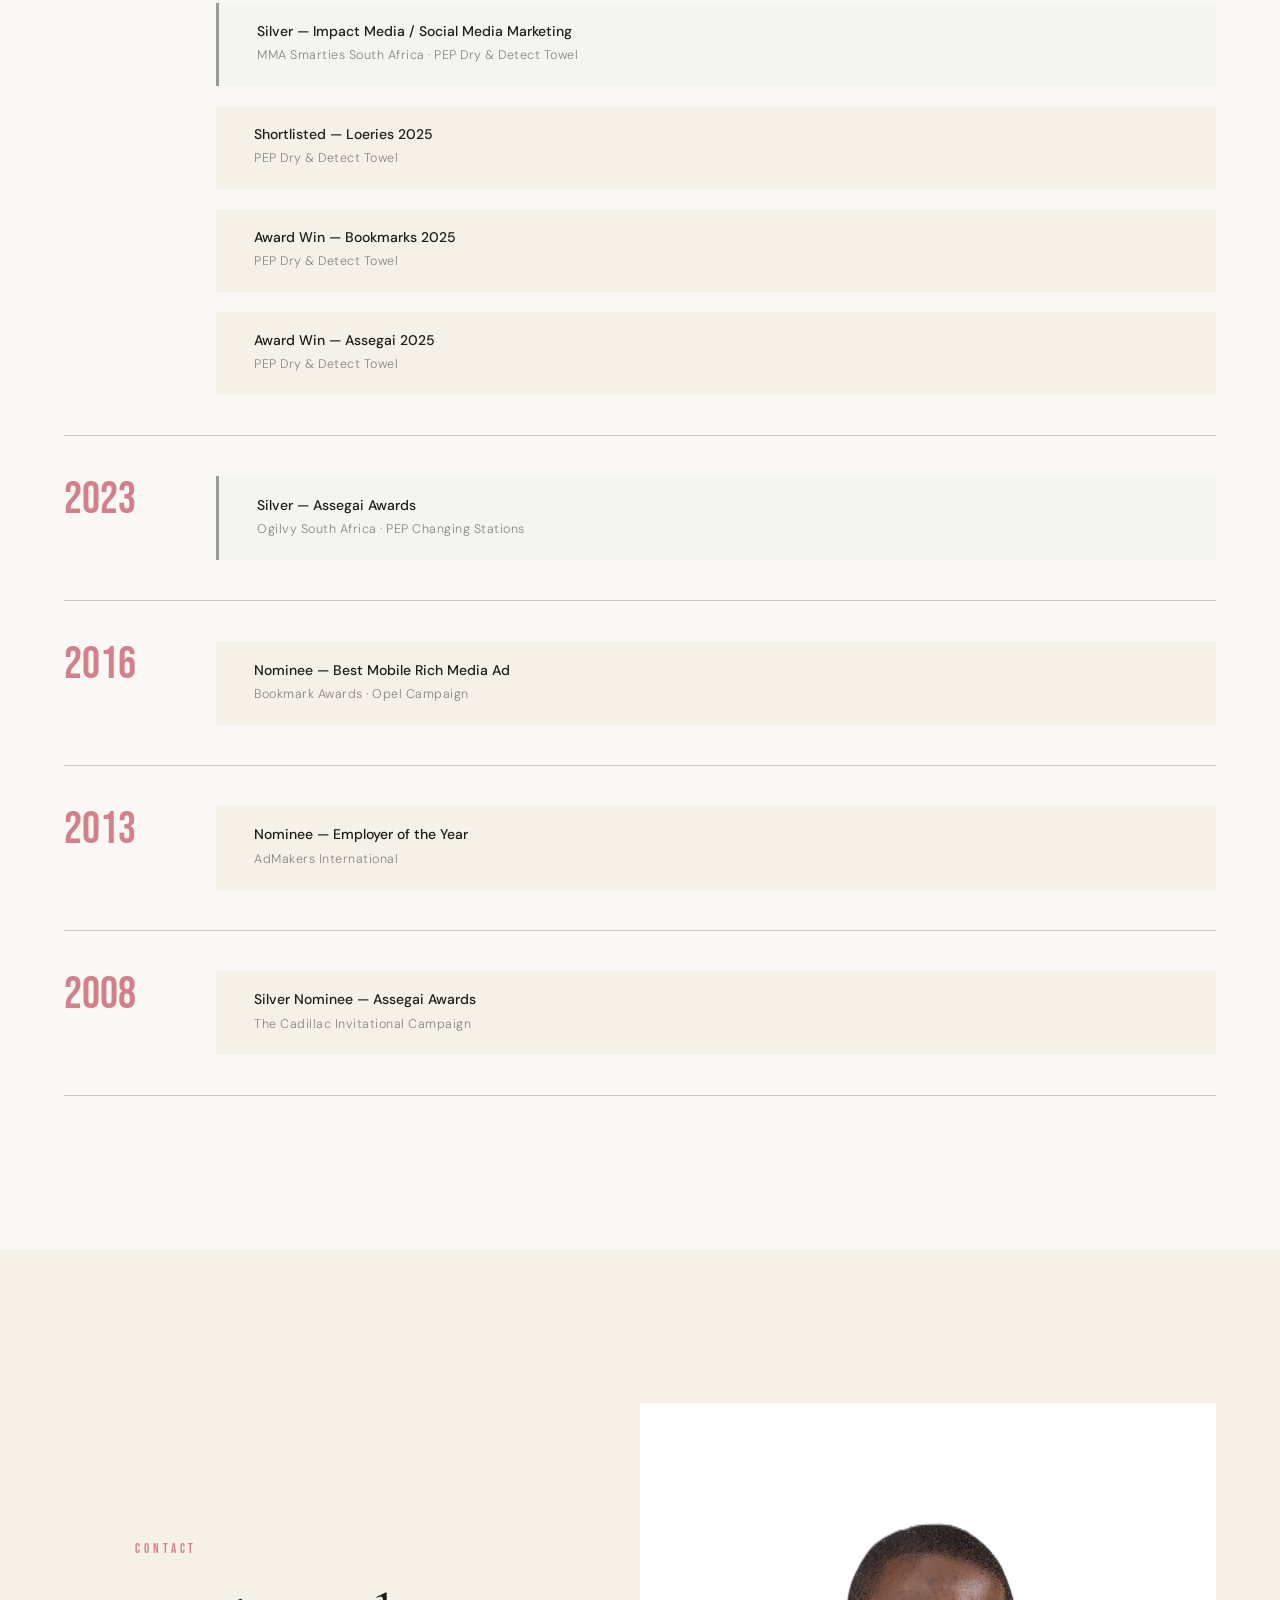
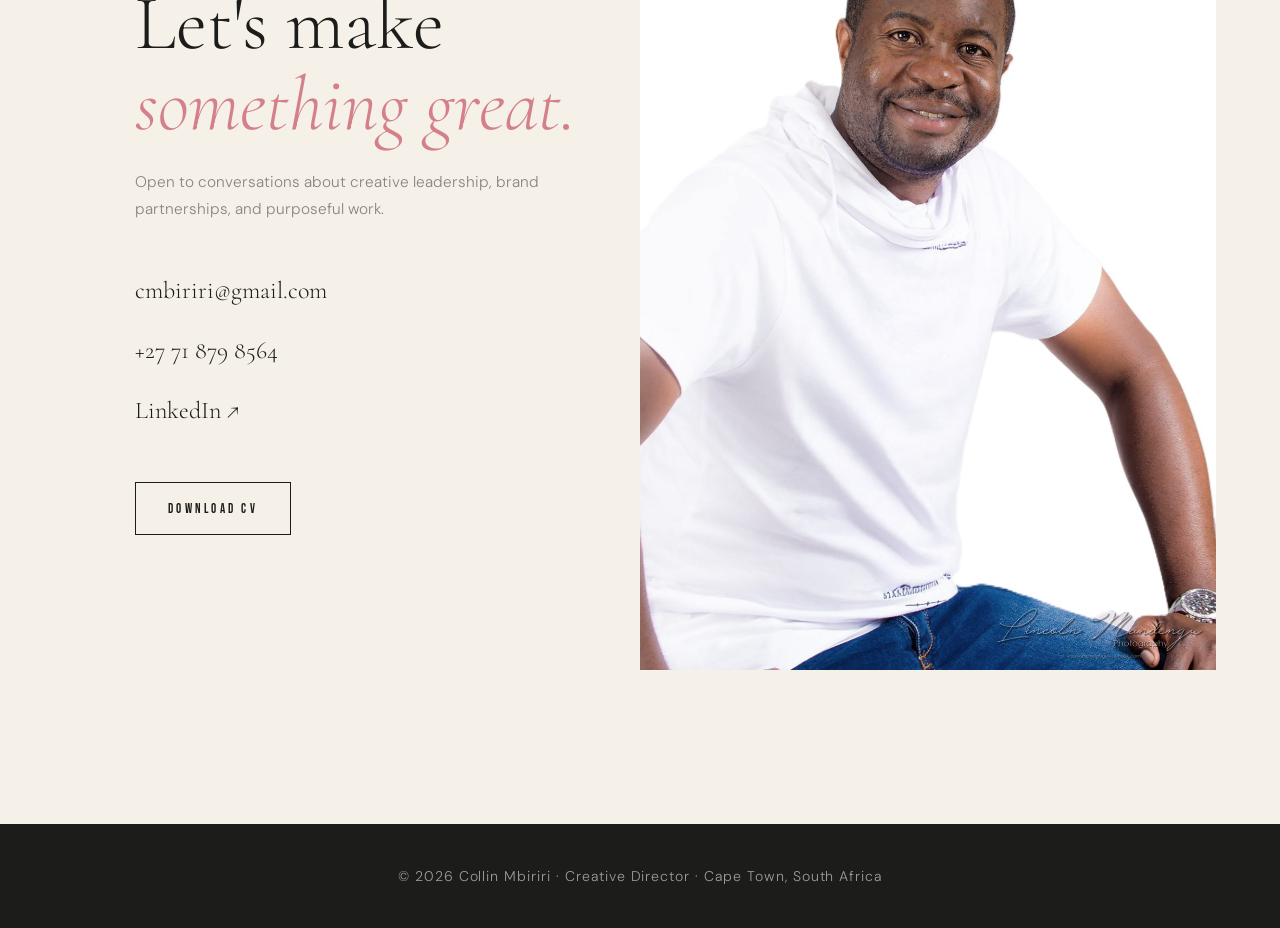
==== commit d4552911: "aj" ====
--- a/index.html
+++ b/index.html
@@ -616,7 +616,7 @@
         <a href="tel:+27718798564" class="contact-link">+27 71 879 8564</a>
         <a href="https://www.linkedin.com/in/collinmbiriri/" target="_blank" class="contact-link">LinkedIn ↗</a>
       </div>
-      <a href="pdf/Collin Mbiriri CV-Portfolio 2024-compressed.pdf" download class="contact-cv">Download CV</a>
+      <a href="pdf/Collin_Mbiriri_CV-Portfolio_2026.pdf" download class="contact-cv">Download CV</a>
     </div>
     <div class="contact-portrait">
       <img src="images/collin-portrait.jpg" alt="Collin Mbiriri" />
